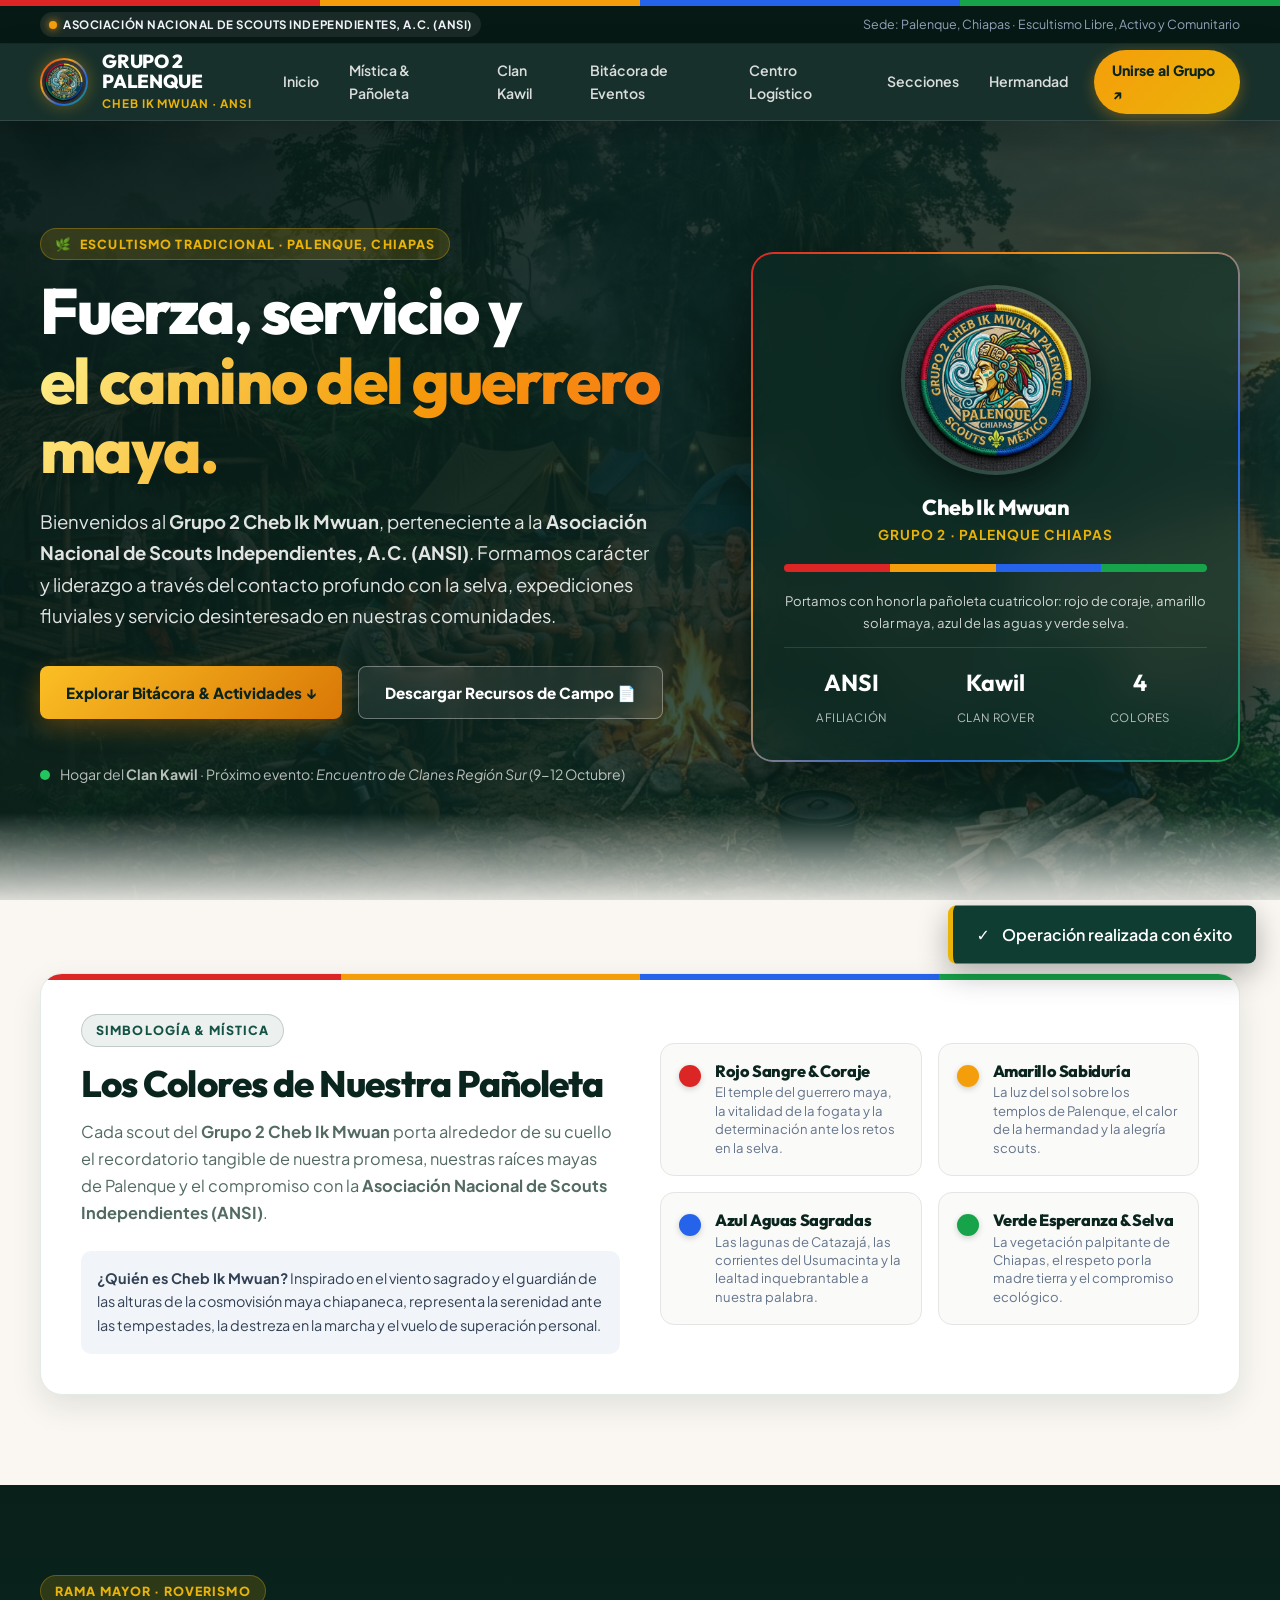
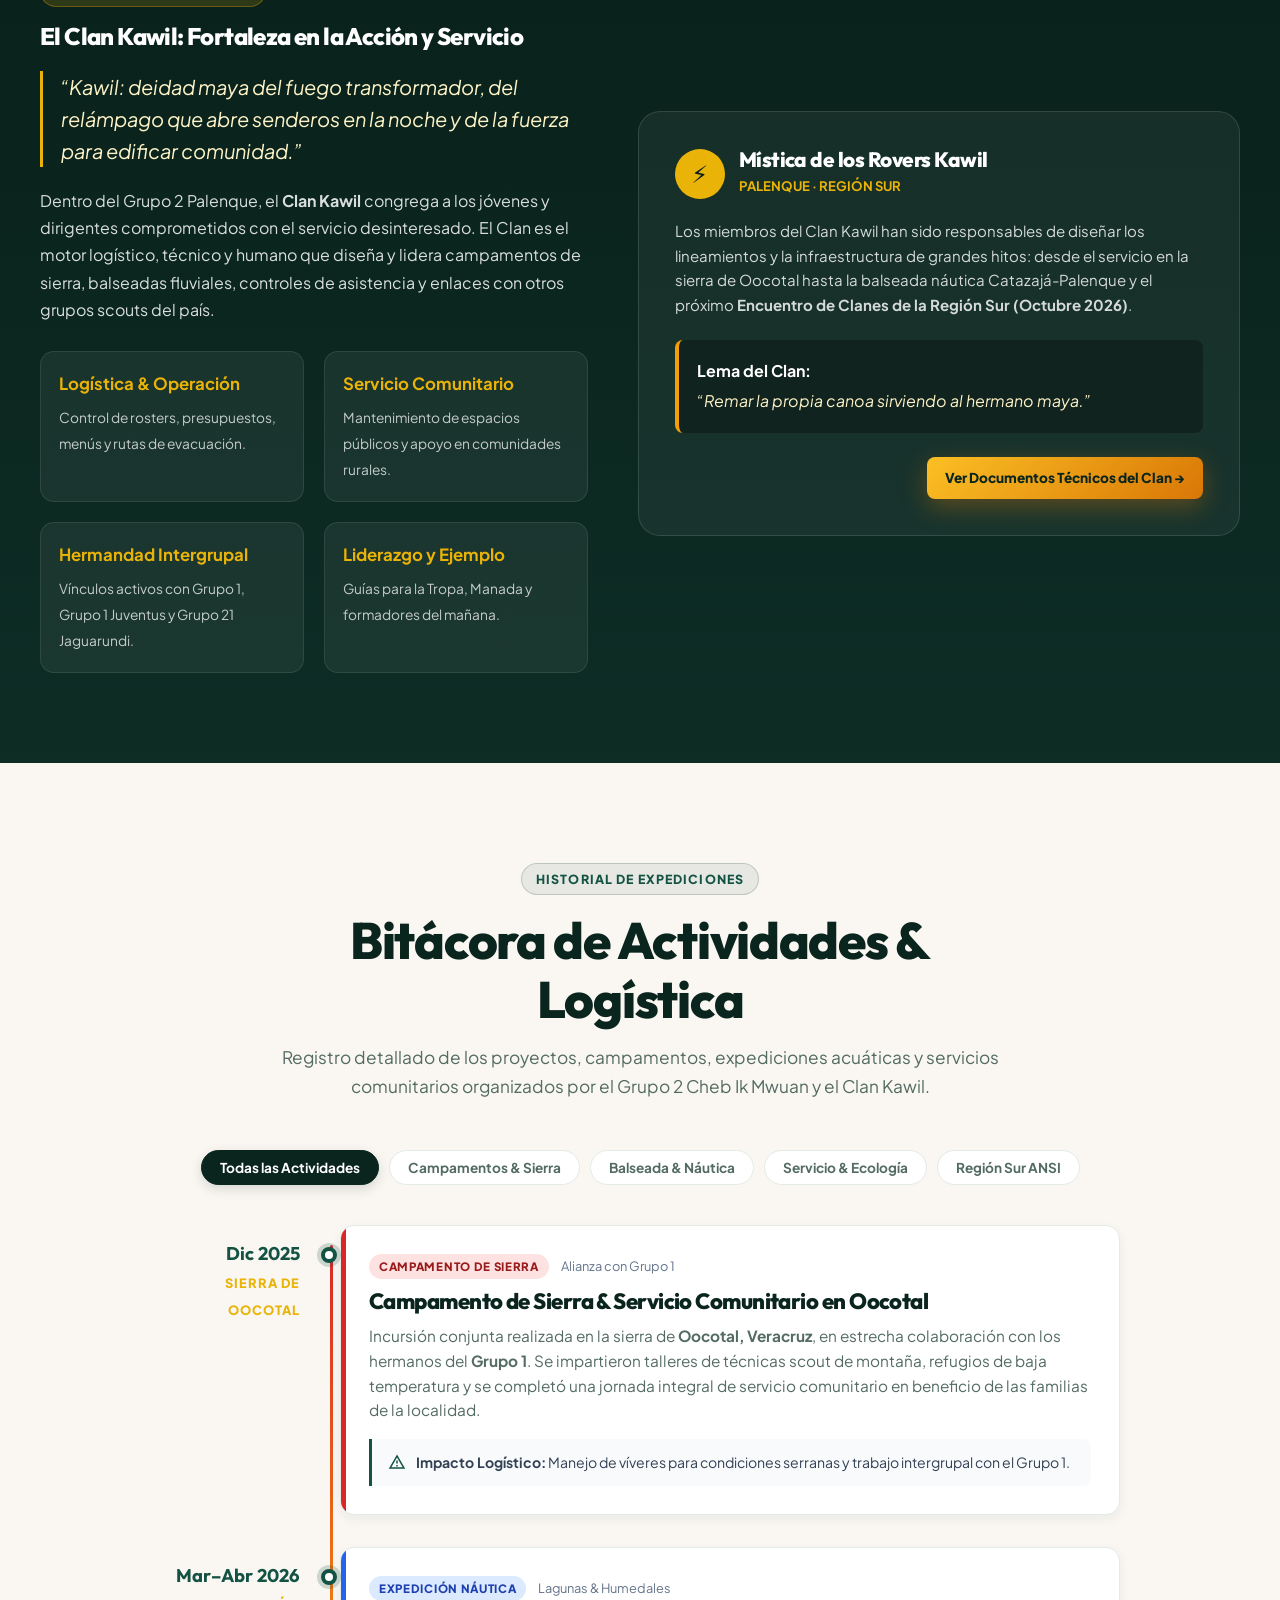
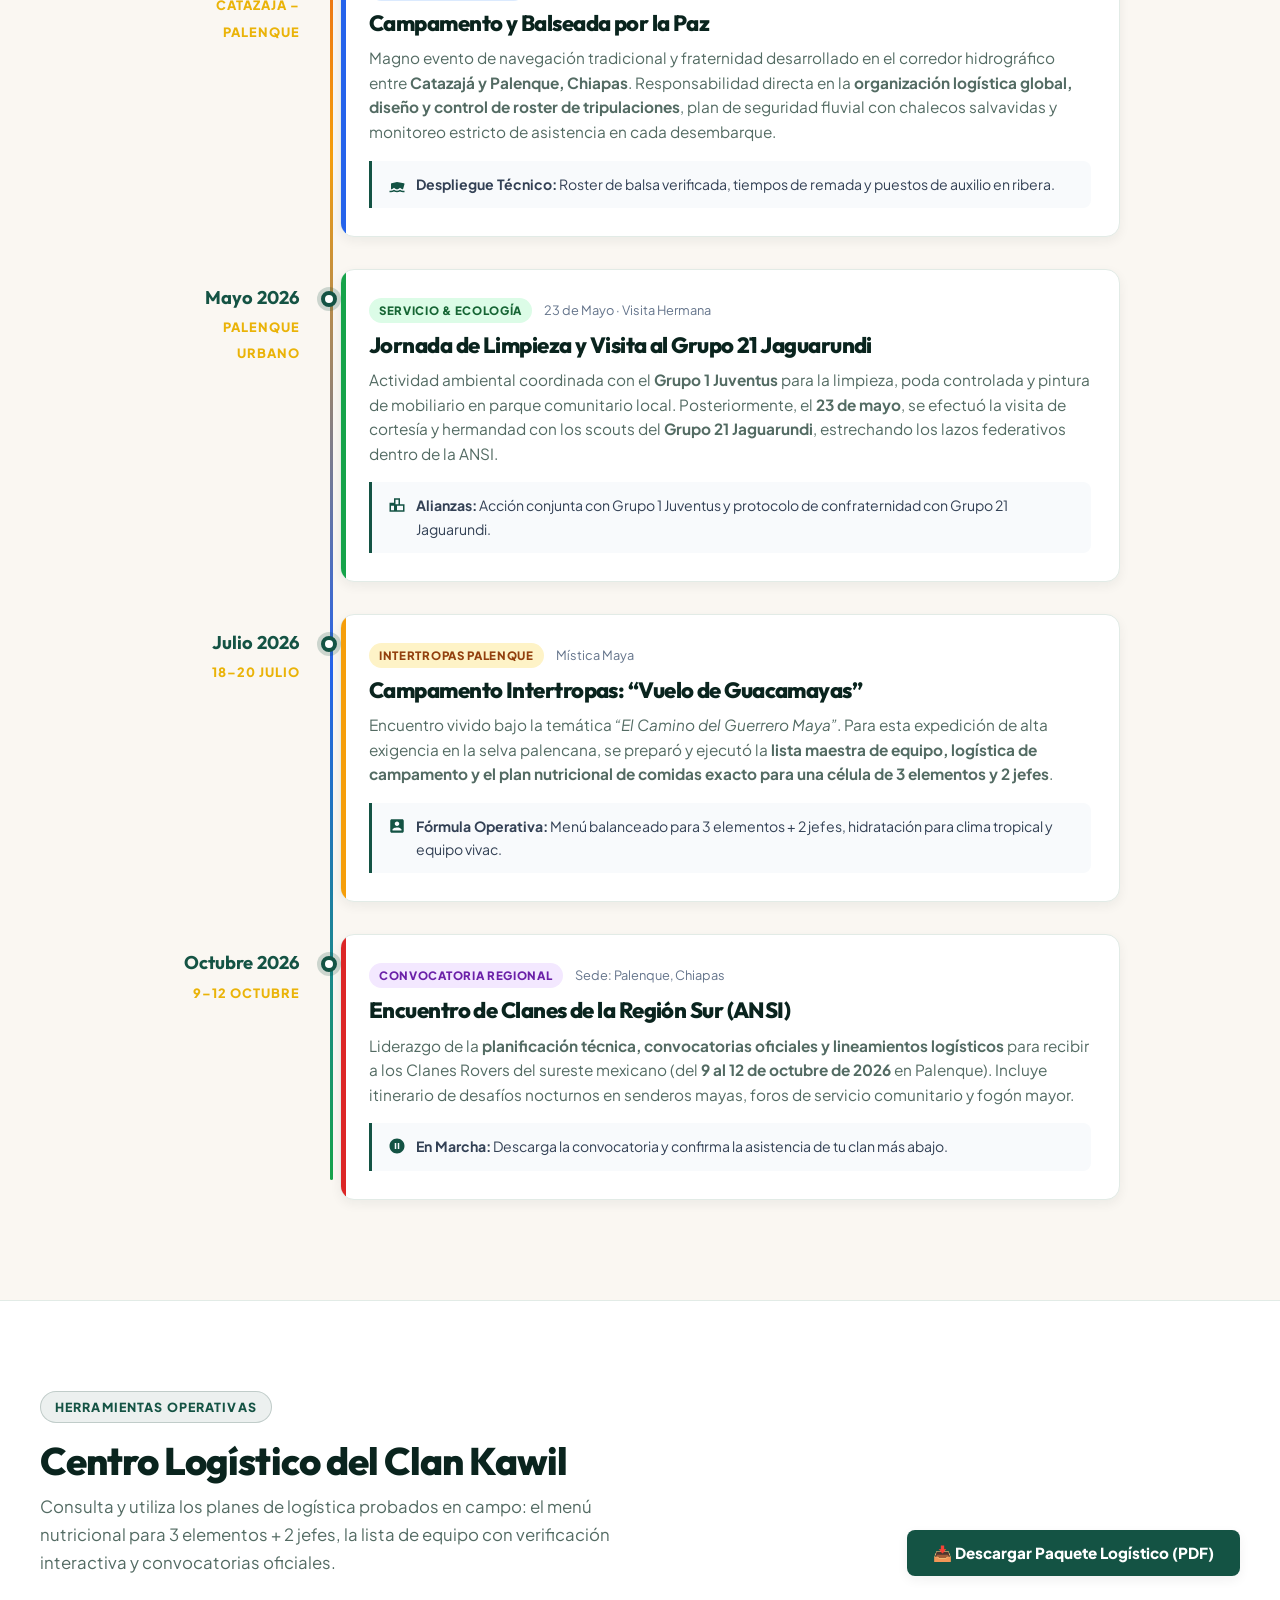
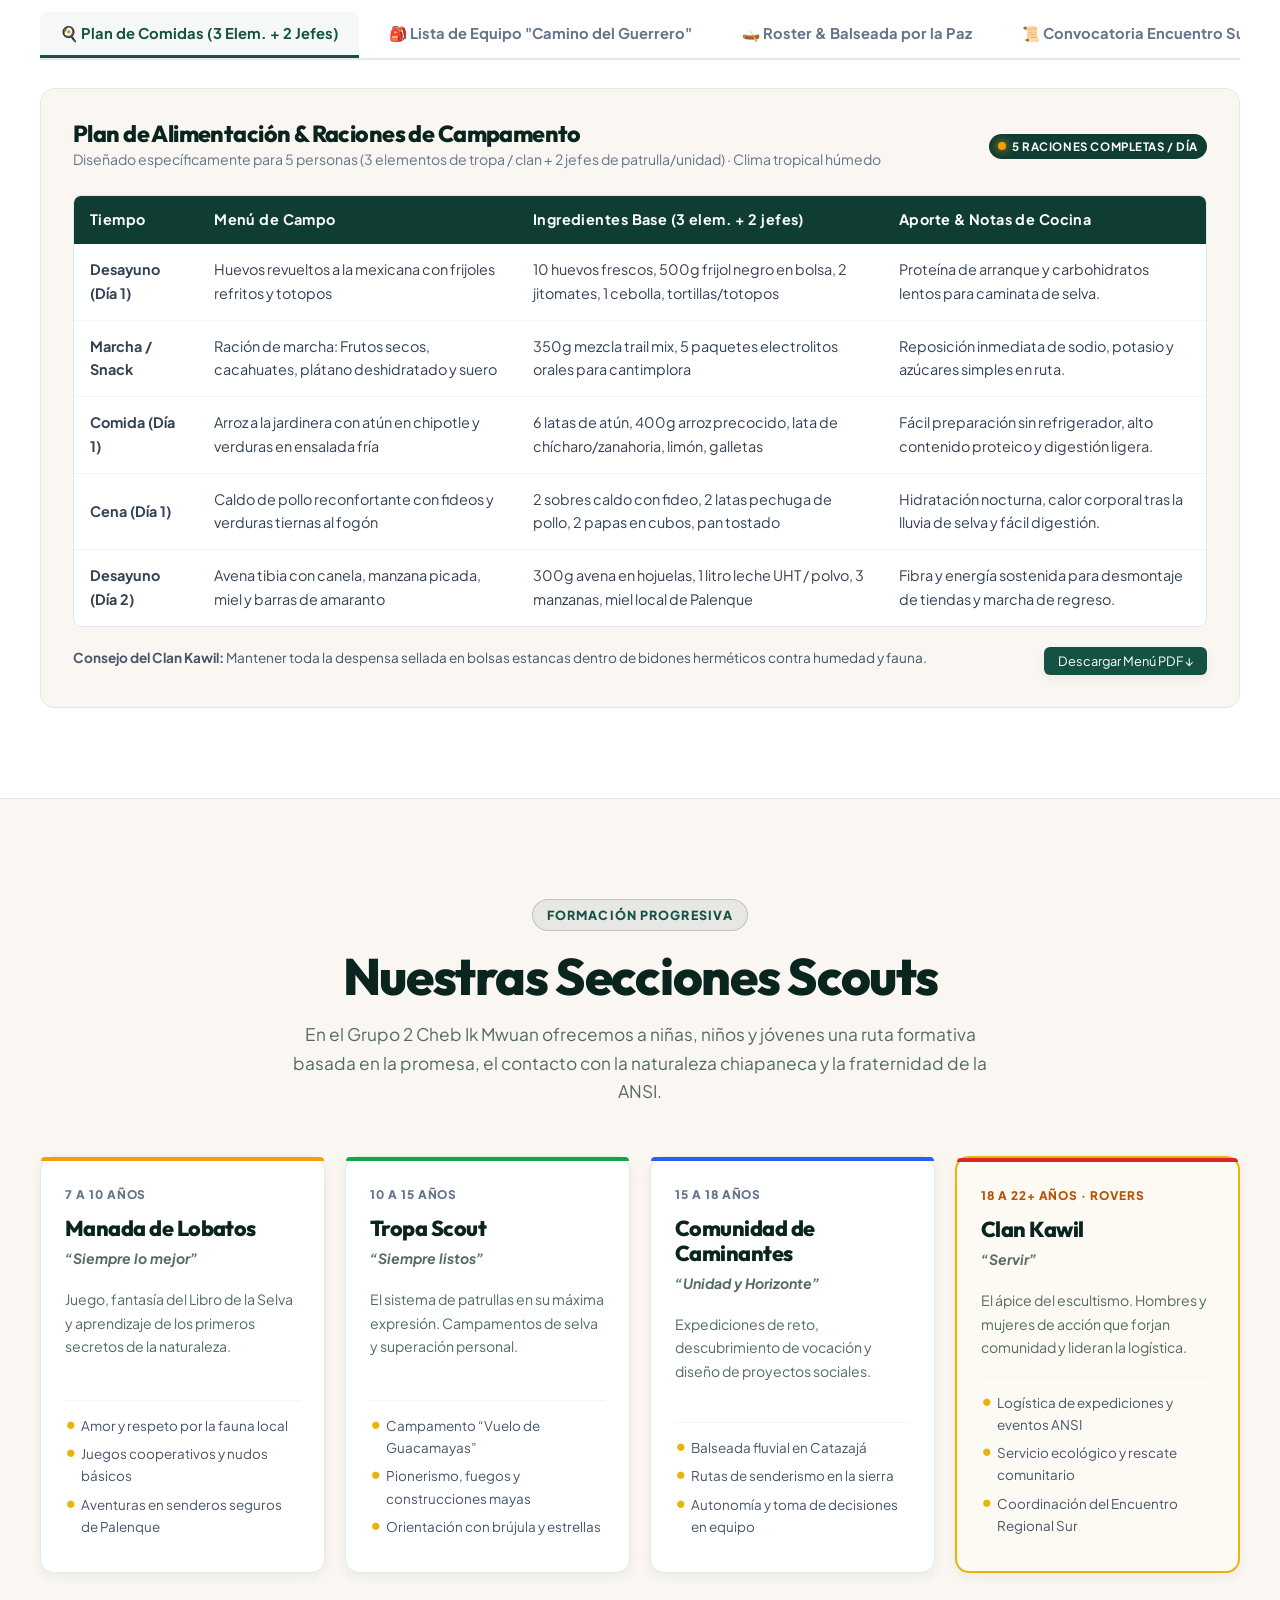
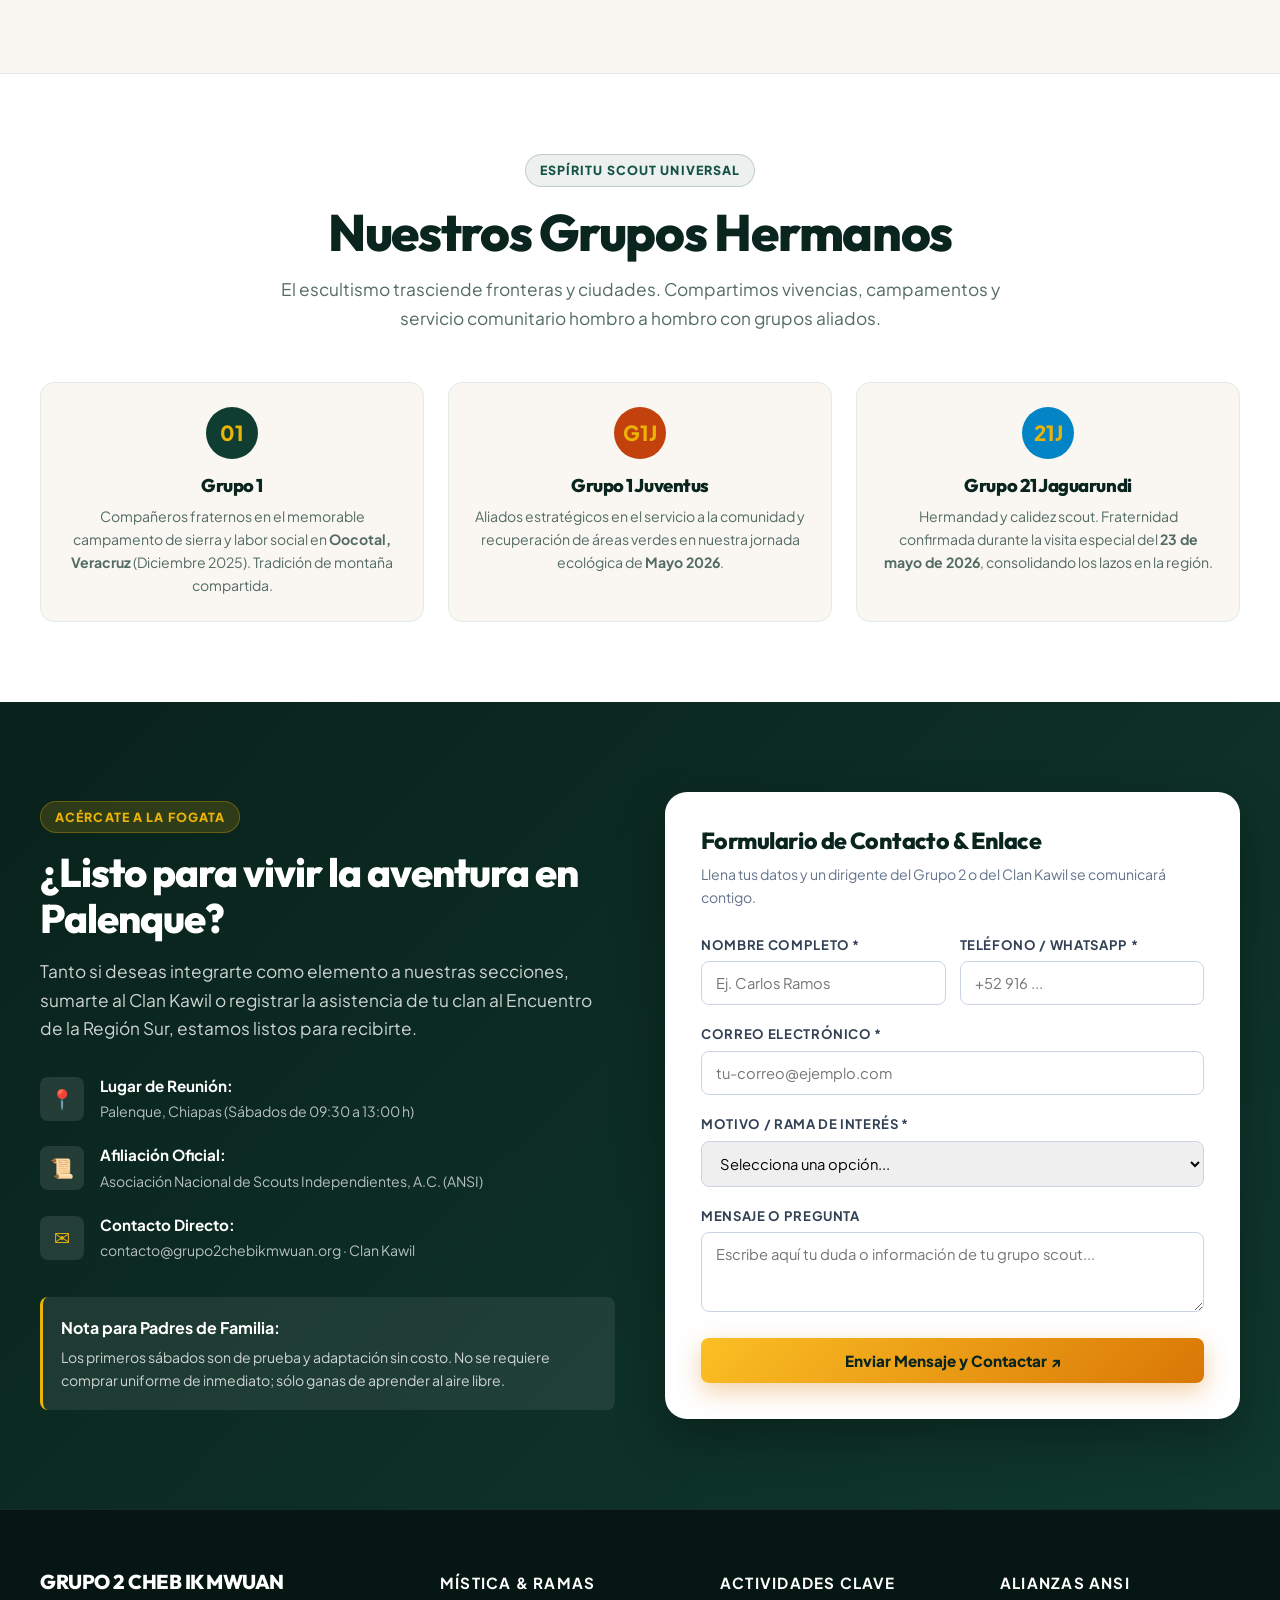
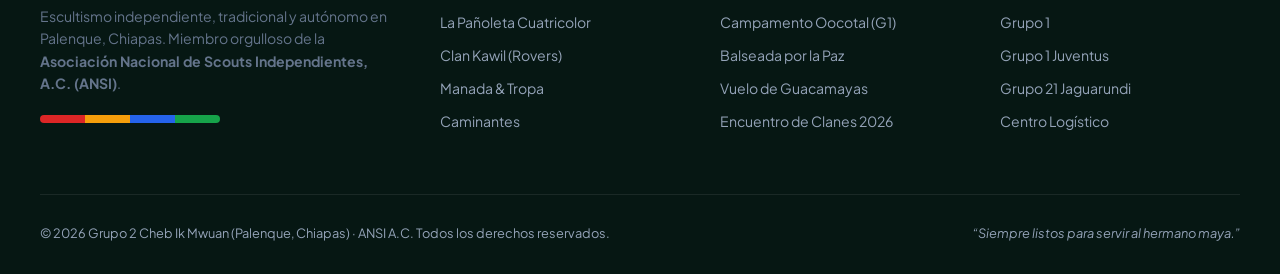
==== index.html @ ce66b412 "feat: Sitio oficial Grupo 2 Cheb Ik Mwuan Palenque (ANSI) con Clan Kawil, bitácora y logística" ====
<!doctype html>
<html lang="es">
<head>
  <meta charset="utf-8">
  <meta name="viewport" content="width=device-width, initial-scale=1">
  <title>Grupo 2 Cheb Ik Mwuan · Palenque | Scouts Independientes (ANSI)</title>
  <meta name="description" content="Sitio oficial del Grupo 2 Cheb Ik Mwuan (Grupo 2 Palenque), miembro de la Asociación Nacional de Scouts Independientes, A.C. (ANSI). Hogar del Clan Kawil, aventura, hermandad y servicio en la selva de Chiapas.">
  <meta name="robots" content="index, follow">
  <meta name="theme-color" content="#0d3027">
  
  <!-- Open Graph / Meta -->
  <meta property="og:type" content="website">
  <meta property="og:locale" content="es_MX">
  <meta property="og:title" content="Grupo 2 Cheb Ik Mwuan · Palenque | ANSI Scouts">
  <meta property="og:description" content="Escultismo tradicional e independiente en Palenque, Chiapas. Bitácora de actividades, logística del Clan Kawil, expediciones de balseada y servicio comunitario.">
  <meta property="og:image" content="assets/chebikmwuan_emblem.jpg">
  
  <!-- Google Fonts -->
  <link rel="preconnect" href="https://fonts.googleapis.com">
  <link rel="preconnect" href="https://fonts.gstatic.com" crossorigin>
  <link href="https://fonts.googleapis.com/css2?family=Outfit:wght@400;500;600;700;800;900&family=Plus+Jakarta+Sans:wght@400;500;600;700&display=swap" rel="stylesheet">

  <style>
    :root {
      /* Paleta Simbólica Pañoleta Grupo 2 */
      --scout-red: #dc2626;
      --scout-yellow: #f59e0b;
      --scout-blue: #2563eb;
      --scout-green: #16a34a;
      
      /* Identidad Palenque & Selva Maya */
      --maya-dark: #0a241e;
      --maya-jungle: #0f3d32;
      --maya-emerald: #145344;
      --maya-gold: #eab308;
      --maya-gold-glow: rgba(234, 179, 8, 0.25);
      --maya-sand: #fef3c7;
      --maya-terracotta: #c2410c;
      
      /* Fondos y Neutros Premium */
      --bg-cream: #faf7f2;
      --bg-white: #ffffff;
      --bg-card: #ffffff;
      --text-main: #13221e;
      --text-muted: #536b63;
      --text-light: #ecfdf5;
      --border-subtle: #e2ebe6;
      --border-active: #cbdcd3;
      
      --shadow-sm: 0 4px 12px rgba(10, 36, 30, 0.06);
      --shadow-md: 0 12px 30px rgba(10, 36, 30, 0.10);
      --shadow-lg: 0 22px 50px rgba(10, 36, 30, 0.16);
      --shadow-color: 0 16px 40px rgba(15, 61, 50, 0.28);
      
      --radius-sm: 8px;
      --radius-md: 14px;
      --radius-lg: 22px;
      --radius-full: 9999px;
    }

    * { box-sizing: border-box; margin: 0; padding: 0; }
    html { scroll-behavior: smooth; font-size: 16px; }
    body {
      background-color: var(--bg-cream);
      color: var(--text-main);
      font-family: 'Plus Jakarta Sans', system-ui, -apple-system, sans-serif;
      line-height: 1.65;
      overflow-x: hidden;
      -webkit-font-smoothing: antialiased;
    }

    h1, h2, h3, h4, .font-heading {
      font-family: 'Outfit', sans-serif;
      font-weight: 800;
      line-height: 1.15;
      color: var(--maya-dark);
      letter-spacing: -0.025em;
    }

    a { color: inherit; text-decoration: none; transition: all 0.2s ease; }
    button { font-family: inherit; cursor: pointer; border: none; background: none; }
    img { max-width: 100%; height: auto; display: block; }

    .container {
      width: min(1200px, calc(100% - 44px));
      margin-inline: auto;
    }

    /* Franja de la Pañoleta (Rojo, Amarillo, Azul, Verde) */
    .panoleta-ribbon {
      height: 6px;
      width: 100%;
      display: grid;
      grid-template-columns: 1fr 1fr 1fr 1fr;
      position: sticky;
      top: 0;
      z-index: 100;
    }
    .panoleta-ribbon .color-red { background: var(--scout-red); }
    .panoleta-ribbon .color-yellow { background: var(--scout-yellow); }
    .panoleta-ribbon .color-blue { background: var(--scout-blue); }
    .panoleta-ribbon .color-green { background: var(--scout-green); }

    /* Barra Superior Informativa */
    .top-bar {
      background: #071915;
      color: #94a3b8;
      font-size: 0.78rem;
      padding: 6px 0;
      border-bottom: 1px solid rgba(255,255,255,0.07);
    }
    .top-bar-inner {
      display: flex;
      justify-content: space-between;
      align-items: center;
      flex-wrap: wrap;
      gap: 12px;
    }
    .badge-ansi {
      display: inline-flex;
      align-items: center;
      gap: 6px;
      color: #f1f5f9;
      font-weight: 700;
      letter-spacing: 0.05em;
      text-transform: uppercase;
      font-size: 0.72rem;
      background: rgba(255,255,255,0.08);
      padding: 3px 9px;
      border-radius: var(--radius-full);
    }
    .badge-ansi::before {
      content: "";
      width: 8px;
      height: 8px;
      border-radius: 50%;
      background: var(--scout-yellow);
      display: inline-block;
      box-shadow: 0 0 8px var(--scout-yellow);
    }

    /* Header y Navegación */
    .site-header {
      position: sticky;
      top: 6px;
      z-index: 90;
      background: rgba(10, 36, 30, 0.94);
      backdrop-filter: blur(14px);
      border-bottom: 1px solid rgba(255, 255, 255, 0.12);
      box-shadow: 0 10px 30px rgba(0,0,0,0.18);
    }
    .nav-wrap {
      display: flex;
      align-items: center;
      justify-content: space-between;
      min-height: 76px;
    }
    .brand {
      display: flex;
      align-items: center;
      gap: 14px;
    }
    .brand-logo-wrap {
      position: relative;
      width: 48px;
      height: 48px;
      border-radius: 50%;
      padding: 2px;
      background: linear-gradient(135deg, var(--scout-red), var(--scout-yellow), var(--scout-blue), var(--scout-green));
      box-shadow: 0 0 16px rgba(234, 179, 8, 0.35);
      flex-shrink: 0;
    }
    .brand-logo-wrap img {
      width: 100%;
      height: 100%;
      border-radius: 50%;
      object-fit: cover;
      background: var(--maya-dark);
    }
    .brand-text h1 {
      font-size: 1.18rem;
      color: #ffffff;
      line-height: 1.1;
      margin-bottom: 2px;
      letter-spacing: -0.01em;
    }
    .brand-text span {
      display: block;
      font-size: 0.73rem;
      font-weight: 700;
      color: var(--maya-gold);
      letter-spacing: 0.08em;
      text-transform: uppercase;
    }

    .nav-links {
      display: flex;
      align-items: center;
      gap: 22px;
    }
    .nav-links a {
      color: rgba(255, 255, 255, 0.84);
      font-weight: 600;
      font-size: 0.88rem;
      padding: 6px 4px;
      position: relative;
    }
    .nav-links a:hover, .nav-links a.active {
      color: #ffffff;
    }
    .nav-links a::after {
      content: "";
      position: absolute;
      bottom: 0;
      left: 0;
      width: 0;
      height: 2px;
      background: var(--scout-yellow);
      transition: width 0.25s ease;
    }
    .nav-links a:hover::after {
      width: 100%;
    }

    .nav-cta {
      display: inline-flex;
      align-items: center;
      gap: 8px;
      background: linear-gradient(135deg, #f59e0b, #eab308);
      color: var(--maya-dark) !important;
      padding: 9px 18px !important;
      border-radius: var(--radius-full);
      font-weight: 800 !important;
      box-shadow: 0 4px 14px rgba(245, 158, 11, 0.35);
      transition: transform 0.2s, box-shadow 0.2s;
    }
    .nav-cta:hover {
      transform: translateY(-2px);
      box-shadow: 0 6px 20px rgba(245, 158, 11, 0.5);
    }
    .nav-cta::after { display: none !important; }

    .menu-toggle {
      display: none;
      color: #ffffff;
      font-size: 1.7rem;
      padding: 6px;
    }

    /* Botones reutilizables */
    .btn {
      display: inline-flex;
      align-items: center;
      justify-content: center;
      gap: 10px;
      padding: 13px 26px;
      border-radius: var(--radius-sm);
      font-weight: 800;
      font-size: 0.95rem;
      cursor: pointer;
      transition: all 0.25s cubic-bezier(0.16, 1, 0.3, 1);
    }
    .btn:hover {
      transform: translateY(-2px);
    }
    .btn-gold {
      background: linear-gradient(135deg, #fbbf24, #d97706);
      color: var(--maya-dark);
      box-shadow: 0 8px 24px rgba(217, 119, 6, 0.35);
    }
    .btn-gold:hover {
      box-shadow: 0 12px 30px rgba(217, 119, 6, 0.5);
      background: linear-gradient(135deg, #fcd34d, #b45309);
    }
    .btn-outline {
      background: rgba(255, 255, 255, 0.08);
      border: 1px solid rgba(255, 255, 255, 0.35);
      color: #ffffff;
      backdrop-filter: blur(8px);
    }
    .btn-outline:hover {
      background: rgba(255, 255, 255, 0.18);
      border-color: #ffffff;
    }
    .btn-emerald {
      background: var(--maya-emerald);
      color: #ffffff;
      box-shadow: var(--shadow-sm);
    }
    .btn-emerald:hover {
      background: #0f3d32;
    }

    /* Eyebrow badge */
    .eyebrow-tag {
      display: inline-flex;
      align-items: center;
      gap: 8px;
      padding: 5px 14px;
      border-radius: var(--radius-full);
      font-size: 0.78rem;
      font-weight: 800;
      letter-spacing: 0.09em;
      text-transform: uppercase;
      margin-bottom: 16px;
      background: rgba(234, 179, 8, 0.16);
      color: var(--maya-gold);
      border: 1px solid rgba(234, 179, 8, 0.3);
    }
    .eyebrow-tag.tag-light {
      background: rgba(15, 61, 50, 0.08);
      color: var(--maya-emerald);
      border-color: rgba(15, 61, 50, 0.2);
    }

    /* HERO SECTION */
    .hero {
      position: relative;
      min-height: 88vh;
      display: flex;
      align-items: center;
      background-color: var(--maya-dark);
      background-image: 
        linear-gradient(135deg, rgba(7, 25, 21, 0.94) 0%, rgba(10, 36, 30, 0.86) 50%, rgba(15, 61, 50, 0.65) 100%),
        url("assets/palenque_scout_camp.jpg");
      background-size: cover;
      background-position: center;
      background-attachment: fixed;
      color: #ffffff;
      padding: 90px 0 110px;
      overflow: hidden;
    }
    .hero::after {
      content: "";
      position: absolute;
      bottom: 0;
      left: 0;
      right: 0;
      height: 100px;
      background: linear-gradient(to top, var(--bg-cream), transparent);
      pointer-events: none;
    }

    .hero-grid {
      display: grid;
      grid-template-columns: 1.15fr 0.85fr;
      gap: 50px;
      align-items: center;
      position: relative;
      z-index: 2;
    }
    .hero-content h1 {
      font-size: clamp(2.6rem, 5vw, 4.3rem);
      color: #ffffff;
      line-height: 1.08;
      margin-bottom: 22px;
      letter-spacing: -0.03em;
    }
    .hero-content h1 span.gradient-text {
      background: linear-gradient(120deg, #fef08a, #f59e0b, #f97316);
      -webkit-background-clip: text;
      -webkit-text-fill-color: transparent;
      display: inline-block;
    }
    .hero-lead {
      font-size: 1.16rem;
      color: rgba(255, 255, 255, 0.88);
      max-width: 620px;
      margin-bottom: 34px;
      line-height: 1.7;
    }
    .hero-buttons {
      display: flex;
      flex-wrap: wrap;
      gap: 16px;
      margin-bottom: 44px;
    }

    /* Card Insignia Hero */
    .hero-card-emblem {
      background: rgba(15, 45, 38, 0.65);
      backdrop-filter: blur(20px);
      border: 1px solid rgba(255, 255, 255, 0.16);
      border-radius: var(--radius-lg);
      padding: 32px;
      box-shadow: 0 25px 60px rgba(0,0,0,0.4);
      text-align: center;
      position: relative;
    }
    .hero-card-emblem::before {
      content: "";
      position: absolute;
      inset: -1px;
      border-radius: var(--radius-lg);
      padding: 2px;
      background: linear-gradient(135deg, var(--scout-red), var(--scout-yellow), var(--scout-blue), var(--scout-green));
      -webkit-mask: linear-gradient(#fff 0 0) content-box, linear-gradient(#fff 0 0);
      -webkit-mask-composite: xor;
      mask-composite: exclude;
      pointer-events: none;
    }
    .hero-emblem-img {
      width: 190px;
      height: 190px;
      margin: 0 auto 20px;
      border-radius: 50%;
      box-shadow: 0 12px 35px rgba(0,0,0,0.5);
      border: 4px solid rgba(255, 255, 255, 0.15);
      transition: transform 0.4s ease;
    }
    .hero-emblem-img:hover {
      transform: scale(1.04) rotate(2deg);
    }
    .hero-card-emblem h3 {
      color: #ffffff;
      font-size: 1.35rem;
      margin-bottom: 4px;
    }
    .hero-card-emblem p.sub {
      color: var(--maya-gold);
      font-size: 0.85rem;
      font-weight: 700;
      letter-spacing: 0.08em;
      text-transform: uppercase;
      margin-bottom: 18px;
    }
    .panoleta-strip-mini {
      display: flex;
      height: 8px;
      border-radius: var(--radius-full);
      overflow: hidden;
      margin-bottom: 18px;
    }
    .panoleta-strip-mini span { flex: 1; height: 100%; }
    .strip-red { background: var(--scout-red); }
    .strip-yellow { background: var(--scout-yellow); }
    .strip-blue { background: var(--scout-blue); }
    .strip-green { background: var(--scout-green); }

    .emblem-stats {
      display: grid;
      grid-template-columns: repeat(3, 1fr);
      gap: 10px;
      padding-top: 16px;
      border-top: 1px solid rgba(255,255,255,0.12);
    }
    .emblem-stat strong {
      display: block;
      font-size: 1.45rem;
      color: #ffffff;
      font-family: 'Outfit', sans-serif;
    }
    .emblem-stat span {
      font-size: 0.72rem;
      color: rgba(255, 255, 255, 0.7);
      text-transform: uppercase;
      letter-spacing: 0.05em;
    }

    /* SECCIÓN DE LA PAÑOLETA & IDENTIDAD */
    .section-panoleta {
      padding: 60px 0 90px;
      position: relative;
    }
    .panoleta-banner-box {
      background: #ffffff;
      border: 1px solid var(--border-subtle);
      border-radius: var(--radius-lg);
      padding: 40px;
      box-shadow: var(--shadow-md);
      position: relative;
      overflow: hidden;
    }
    .panoleta-banner-box::before {
      content: "";
      position: absolute;
      top: 0;
      left: 0;
      right: 0;
      height: 6px;
      background: linear-gradient(90deg, var(--scout-red) 25%, var(--scout-yellow) 25% 50%, var(--scout-blue) 50% 75%, var(--scout-green) 75%);
    }
    .panoleta-grid {
      display: grid;
      grid-template-columns: 1fr 1fr;
      gap: 40px;
      align-items: center;
    }
    .panoleta-text h2 {
      font-size: 2.3rem;
      margin-bottom: 14px;
      color: var(--maya-dark);
    }
    .panoleta-text p {
      color: var(--text-muted);
      margin-bottom: 24px;
      font-size: 1.02rem;
    }
    .colors-showcase {
      display: grid;
      grid-template-columns: 1fr 1fr;
      gap: 16px;
    }
    .color-card {
      padding: 18px;
      border-radius: var(--radius-md);
      background: #fafaf9;
      border: 1px solid #e7e5e4;
      display: flex;
      align-items: flex-start;
      gap: 14px;
      transition: transform 0.2s, box-shadow 0.2s;
    }
    .color-card:hover {
      transform: translateY(-3px);
      box-shadow: var(--shadow-sm);
    }
    .color-pill {
      width: 22px;
      height: 22px;
      border-radius: 50%;
      flex-shrink: 0;
      margin-top: 3px;
      box-shadow: 0 2px 6px rgba(0,0,0,0.18);
    }
    .color-card h4 {
      font-size: 1.02rem;
      margin-bottom: 3px;
    }
    .color-card p {
      font-size: 0.82rem;
      color: #64748b;
      line-height: 1.4;
      margin: 0;
    }

    /* SECCIÓN CLAN KAWIL */
    .section-clan {
      padding: 90px 0;
      background: linear-gradient(180deg, #09201a 0%, #0d2d25 100%);
      color: #ffffff;
      position: relative;
    }
    .section-clan h2 {
      color: #ffffff;
    }
    .clan-grid {
      display: grid;
      grid-template-columns: 1fr 1.1fr;
      gap: 50px;
      align-items: center;
    }
    .clan-badge-display {
      background: rgba(255, 255, 255, 0.05);
      border: 1px solid rgba(255, 255, 255, 0.12);
      border-radius: var(--radius-lg);
      padding: 36px;
      position: relative;
    }
    .clan-quote {
      font-size: 1.25rem;
      font-style: italic;
      color: var(--maya-sand);
      margin: 20px 0;
      border-left: 3px solid var(--maya-gold);
      padding-left: 18px;
      line-height: 1.6;
    }
    .clan-features {
      display: grid;
      grid-template-columns: 1fr 1fr;
      gap: 20px;
      margin-top: 28px;
    }
    .clan-feat-item {
      background: rgba(255, 255, 255, 0.06);
      padding: 18px;
      border-radius: var(--radius-md);
      border: 1px solid rgba(255, 255, 255, 0.09);
    }
    .clan-feat-item strong {
      display: block;
      color: var(--maya-gold);
      font-size: 1.05rem;
      margin-bottom: 6px;
    }
    .clan-feat-item span {
      font-size: 0.86rem;
      color: rgba(255, 255, 255, 0.75);
    }

    /* BITÁCORA Y HISTORIAL DE EVENTOS */
    .section-history {
      padding: 100px 0;
      background: var(--bg-cream);
    }
    .section-header-center {
      text-align: center;
      max-width: 720px;
      margin: 0 auto 50px;
    }
    .section-header-center h2 {
      font-size: clamp(2.2rem, 4vw, 3.2rem);
      margin-bottom: 14px;
    }
    .section-header-center p {
      color: var(--text-muted);
      font-size: 1.08rem;
    }

    /* Filtros interactivos */
    .timeline-filters {
      display: flex;
      justify-content: center;
      flex-wrap: wrap;
      gap: 10px;
      margin-bottom: 40px;
    }
    .filter-btn {
      padding: 8px 18px;
      border-radius: var(--radius-full);
      font-size: 0.85rem;
      font-weight: 700;
      background: #ffffff;
      border: 1px solid var(--border-subtle);
      color: var(--text-muted);
      transition: all 0.2s ease;
    }
    .filter-btn:hover, .filter-btn.active {
      background: var(--maya-dark);
      color: #ffffff;
      border-color: var(--maya-dark);
      box-shadow: 0 4px 12px rgba(10, 36, 30, 0.15);
    }

    /* Timeline interactivo */
    .timeline-track {
      position: relative;
      max-width: 960px;
      margin: 0 auto;
      display: flex;
      flex-direction: column;
      gap: 32px;
    }
    .timeline-track::before {
      content: "";
      position: absolute;
      top: 20px;
      bottom: 20px;
      left: 170px;
      width: 3px;
      background: linear-gradient(to bottom, var(--scout-red), var(--scout-yellow), var(--scout-blue), var(--scout-green));
      border-radius: var(--radius-full);
    }
    .timeline-card {
      display: grid;
      grid-template-columns: 140px 1fr;
      gap: 40px;
      position: relative;
      transition: all 0.3s ease;
    }
    .timeline-date-badge {
      text-align: right;
      padding-top: 14px;
      position: relative;
    }
    .timeline-date-badge strong {
      display: block;
      font-size: 1.15rem;
      color: var(--maya-emerald);
      font-family: 'Outfit', sans-serif;
    }
    .timeline-date-badge span {
      font-size: 0.8rem;
      font-weight: 800;
      color: var(--maya-gold);
      text-transform: uppercase;
      letter-spacing: 0.08em;
    }
    .timeline-dot {
      position: absolute;
      right: -37px;
      top: 22px;
      width: 16px;
      height: 16px;
      border-radius: 50%;
      background: #ffffff;
      border: 4px solid var(--maya-emerald);
      box-shadow: 0 0 0 4px rgba(20, 83, 68, 0.2);
      z-index: 2;
    }

    .timeline-body {
      background: #ffffff;
      border: 1px solid var(--border-subtle);
      border-radius: var(--radius-md);
      padding: 28px;
      box-shadow: var(--shadow-sm);
      transition: transform 0.25s, box-shadow 0.25s, border-color 0.25s;
      position: relative;
      overflow: hidden;
    }
    .timeline-body:hover {
      transform: translateY(-4px);
      box-shadow: var(--shadow-md);
      border-color: var(--border-active);
    }
    .timeline-body-accent {
      position: absolute;
      top: 0;
      left: 0;
      bottom: 0;
      width: 5px;
    }
    .accent-red { background: var(--scout-red); }
    .accent-yellow { background: var(--scout-yellow); }
    .accent-blue { background: var(--scout-blue); }
    .accent-green { background: var(--scout-green); }

    .timeline-meta {
      display: flex;
      align-items: center;
      gap: 12px;
      margin-bottom: 10px;
      flex-wrap: wrap;
    }
    .event-type-pill {
      font-size: 0.72rem;
      font-weight: 800;
      text-transform: uppercase;
      padding: 3px 10px;
      border-radius: var(--radius-full);
      letter-spacing: 0.06em;
    }
    .pill-veracruz { background: #fee2e2; color: #991b1b; }
    .pill-catazaja { background: #dbeafe; color: #1e40af; }
    .pill-ecologia { background: #dcfce7; color: #166534; }
    .pill-guerrero { background: #fef3c7; color: #92400e; }
    .pill-sur { background: #f3e8ff; color: #6b21a8; }

    .timeline-body h3 {
      font-size: 1.38rem;
      margin-bottom: 10px;
      color: var(--maya-dark);
    }
    .timeline-body p {
      color: var(--text-muted);
      font-size: 0.96rem;
      line-height: 1.6;
      margin-bottom: 16px;
    }
    .timeline-highlight-box {
      background: #f8fafc;
      border-left: 3px solid var(--maya-emerald);
      padding: 12px 16px;
      border-radius: 0 var(--radius-sm) var(--radius-sm) 0;
      font-size: 0.88rem;
      color: #334155;
      display: flex;
      align-items: flex-start;
      gap: 10px;
    }
    .timeline-highlight-box svg {
      width: 18px;
      height: 18px;
      flex-shrink: 0;
      margin-top: 2px;
      fill: var(--maya-emerald);
    }

    /* CENTRO LOGÍSTICO Y OPERATIVO INTERACTIVO */
    .section-logistics-hub {
      padding: 90px 0;
      background: #ffffff;
      border-top: 1px solid var(--border-subtle);
      border-bottom: 1px solid var(--border-subtle);
    }
    .logistics-header {
      display: flex;
      justify-content: space-between;
      align-items: flex-end;
      gap: 30px;
      margin-bottom: 36px;
      flex-wrap: wrap;
    }
    .logistics-header-info { max-width: 600px; }
    .logistics-header-info h2 { font-size: 2.4rem; margin-bottom: 10px; }
    
    /* Pestañas logísticas */
    .hub-tabs {
      display: flex;
      gap: 10px;
      border-bottom: 2px solid #e2e8f0;
      margin-bottom: 28px;
      overflow-x: auto;
      padding-bottom: 2px;
    }
    .hub-tab-btn {
      padding: 12px 20px;
      font-weight: 700;
      font-size: 0.92rem;
      color: #64748b;
      border-bottom: 3px solid transparent;
      margin-bottom: -2px;
      white-space: nowrap;
      transition: all 0.2s;
    }
    .hub-tab-btn.active {
      color: var(--maya-emerald);
      border-bottom-color: var(--maya-emerald);
      background: rgba(20, 83, 68, 0.04);
      border-radius: var(--radius-sm) var(--radius-sm) 0 0;
    }

    .hub-panel {
      display: none;
      animation: fadeIn 0.3s ease forwards;
    }
    .hub-panel.active { display: block; }
    @keyframes fadeIn {
      from { opacity: 0; transform: translateY(8px); }
      to { opacity: 1; transform: translateY(0); }
    }

    .hub-card {
      background: var(--bg-cream);
      border: 1px solid var(--border-subtle);
      border-radius: var(--radius-md);
      padding: 32px;
    }
    .hub-card-header {
      display: flex;
      justify-content: space-between;
      align-items: center;
      margin-bottom: 24px;
      flex-wrap: wrap;
      gap: 16px;
    }
    .hub-card-header h3 { font-size: 1.45rem; }

    /* Menú / Plan de Comidas Table */
    .menu-table-wrap {
      overflow-x: auto;
      background: #ffffff;
      border-radius: var(--radius-sm);
      border: 1px solid #e2e8f0;
      margin-bottom: 20px;
    }
    .scout-table {
      width: 100%;
      border-collapse: collapse;
      text-align: left;
      font-size: 0.9rem;
    }
    .scout-table th {
      background: #0f3d32;
      color: #ffffff;
      padding: 12px 16px;
      font-weight: 700;
      letter-spacing: 0.03em;
    }
    .scout-table td {
      padding: 14px 16px;
      border-bottom: 1px solid #f1f5f9;
      color: #334155;
    }
    .scout-table tr:last-child td { border-bottom: none; }
    .scout-table tr:hover td { background: #f8fafc; }

    /* Checklist de Equipo Interactivo */
    .checklist-grid {
      display: grid;
      grid-template-columns: repeat(auto-fit, minmax(280px, 1fr));
      gap: 20px;
    }
    .checklist-col {
      background: #ffffff;
      padding: 22px;
      border-radius: var(--radius-sm);
      border: 1px solid #e2e8f0;
    }
    .checklist-col h4 {
      font-size: 1.05rem;
      margin-bottom: 14px;
      color: var(--maya-emerald);
      border-bottom: 2px solid #f1f5f9;
      padding-bottom: 8px;
    }
    .check-item {
      display: flex;
      align-items: center;
      gap: 10px;
      margin-bottom: 10px;
      font-size: 0.9rem;
      color: #334155;
      cursor: pointer;
      user-select: none;
    }
    .check-item input[type="checkbox"] {
      width: 18px;
      height: 18px;
      accent-color: var(--maya-emerald);
      cursor: pointer;
    }
    .check-item.completed {
      text-decoration: line-through;
      color: #94a3b8;
    }

    /* RAMAS / SECCIONES DEL GRUPO */
    .section-branches {
      padding: 100px 0;
      background: var(--bg-cream);
    }
    .branches-grid {
      display: grid;
      grid-template-columns: repeat(4, 1fr);
      gap: 20px;
    }
    .branch-card {
      background: #ffffff;
      border: 1px solid var(--border-subtle);
      border-radius: var(--radius-md);
      padding: 28px 24px;
      display: flex;
      flex-direction: column;
      box-shadow: var(--shadow-sm);
      transition: all 0.3s ease;
      position: relative;
    }
    .branch-card:hover {
      transform: translateY(-8px);
      box-shadow: var(--shadow-md);
    }
    .branch-card-header-bar {
      height: 4px;
      position: absolute;
      top: 0;
      left: 0;
      right: 0;
      border-radius: var(--radius-md) var(--radius-md) 0 0;
    }
    .bar-yellow { background: var(--scout-yellow); }
    .bar-green { background: var(--scout-green); }
    .bar-blue { background: var(--scout-blue); }
    .bar-red { background: var(--scout-red); }

    .branch-age-tag {
      font-size: 0.74rem;
      font-weight: 800;
      text-transform: uppercase;
      letter-spacing: 0.08em;
      color: #64748b;
      margin-bottom: 12px;
    }
    .branch-card h3 {
      font-size: 1.35rem;
      margin-bottom: 6px;
      color: var(--maya-dark);
    }
    .branch-motto {
      font-size: 0.88rem;
      font-style: italic;
      color: var(--maya-emerald);
      font-weight: 700;
      margin-bottom: 16px;
    }
    .branch-card p {
      font-size: 0.88rem;
      color: var(--text-muted);
      margin-bottom: 18px;
    }
    .branch-card ul {
      list-style: none;
      margin-top: auto;
      padding-top: 14px;
      border-top: 1px solid #f1f5f9;
      font-size: 0.84rem;
      color: #475569;
    }
    .branch-card li {
      margin-bottom: 6px;
      position: relative;
      padding-left: 16px;
    }
    .branch-card li::before {
      content: "•";
      color: var(--maya-gold);
      position: absolute;
      left: 0;
      font-weight: bold;
      font-size: 1.1rem;
      line-height: 1;
    }

    /* RED DE HERMANDAD Y GRUPOS ALIADOS */
    .section-allies {
      padding: 80px 0;
      background: #ffffff;
      border-top: 1px solid var(--border-subtle);
    }
    .allies-grid {
      display: grid;
      grid-template-columns: repeat(3, 1fr);
      gap: 24px;
      margin-top: 36px;
    }
    .ally-card {
      background: var(--bg-cream);
      border: 1px solid var(--border-subtle);
      border-radius: var(--radius-md);
      padding: 24px;
      text-align: center;
      transition: transform 0.2s;
    }
    .ally-card:hover {
      transform: translateY(-4px);
    }
    .ally-icon {
      width: 52px;
      height: 52px;
      border-radius: 50%;
      background: #0f3d32;
      color: var(--maya-gold);
      display: grid;
      place-items: center;
      margin: 0 auto 16px;
      font-size: 1.3rem;
      font-weight: 800;
    }
    .ally-card h4 {
      font-size: 1.15rem;
      margin-bottom: 8px;
    }
    .ally-card p {
      font-size: 0.88rem;
      color: var(--text-muted);
    }

    /* UBICACIÓN & CONTACTO */
    .section-contact {
      padding: 90px 0;
      background: linear-gradient(135deg, #09221b 0%, #0f382e 100%);
      color: #ffffff;
      position: relative;
    }
    .contact-grid {
      display: grid;
      grid-template-columns: 1fr 1fr;
      gap: 50px;
      align-items: center;
    }
    .contact-info h2 {
      color: #ffffff;
      font-size: 2.5rem;
      margin-bottom: 16px;
    }
    .contact-info p.lead {
      color: rgba(255, 255, 255, 0.8);
      font-size: 1.08rem;
      margin-bottom: 30px;
    }
    .contact-details-list {
      display: flex;
      flex-direction: column;
      gap: 18px;
      margin-bottom: 34px;
    }
    .contact-detail-item {
      display: flex;
      align-items: center;
      gap: 16px;
    }
    .contact-icon-box {
      width: 44px;
      height: 44px;
      border-radius: var(--radius-sm);
      background: rgba(255, 255, 255, 0.1);
      color: var(--maya-gold);
      display: grid;
      place-items: center;
      font-size: 1.2rem;
      flex-shrink: 0;
    }
    .contact-detail-item strong {
      display: block;
      color: #ffffff;
      font-size: 0.95rem;
    }
    .contact-detail-item span {
      color: rgba(255, 255, 255, 0.7);
      font-size: 0.88rem;
    }

    /* Formulario de Registro / Contacto */
    .contact-form-box {
      background: #ffffff;
      color: var(--text-main);
      border-radius: var(--radius-lg);
      padding: 36px;
      box-shadow: 0 20px 50px rgba(0,0,0,0.3);
    }
    .contact-form-box h3 {
      font-size: 1.45rem;
      margin-bottom: 8px;
    }
    .contact-form-box p {
      font-size: 0.88rem;
      color: #64748b;
      margin-bottom: 24px;
    }
    .form-group {
      margin-bottom: 18px;
    }
    .form-group label {
      display: block;
      font-size: 0.82rem;
      font-weight: 700;
      color: #334155;
      text-transform: uppercase;
      letter-spacing: 0.05em;
      margin-bottom: 6px;
    }
    .form-control {
      width: 100%;
      padding: 12px 14px;
      border: 1px solid #cbd5e1;
      border-radius: var(--radius-sm);
      font-size: 0.92rem;
      font-family: inherit;
      transition: border-color 0.2s, box-shadow 0.2s;
    }
    .form-control:focus {
      outline: none;
      border-color: var(--maya-emerald);
      box-shadow: 0 0 0 3px rgba(20, 83, 68, 0.15);
    }
    .form-row {
      display: grid;
      grid-template-columns: 1fr 1fr;
      gap: 14px;
    }

    /* FOOTER */
    footer {
      background: #061713;
      color: #94a3b8;
      padding: 60px 0 30px;
      font-size: 0.88rem;
      border-top: 1px solid rgba(255,255,255,0.08);
    }
    .footer-grid {
      display: grid;
      grid-template-columns: 1.5fr 1fr 1fr 1fr;
      gap: 40px;
      margin-bottom: 50px;
    }
    .footer-brand h4 {
      color: #ffffff;
      font-size: 1.25rem;
      margin-bottom: 12px;
    }
    .footer-brand p {
      color: #64748b;
      line-height: 1.6;
      margin-bottom: 20px;
    }
    .footer-col h5 {
      color: #ffffff;
      font-size: 0.95rem;
      margin-bottom: 16px;
      text-transform: uppercase;
      letter-spacing: 0.08em;
    }
    .footer-col ul {
      list-style: none;
    }
    .footer-col li {
      margin-bottom: 10px;
    }
    .footer-col a {
      color: #94a3b8;
    }
    .footer-col a:hover {
      color: var(--maya-gold);
    }
    .footer-bottom {
      display: flex;
      justify-content: space-between;
      align-items: center;
      padding-top: 28px;
      border-top: 1px solid rgba(255,255,255,0.08);
      font-size: 0.8rem;
      flex-wrap: wrap;
      gap: 14px;
    }

    /* TOAST NOTIFICACIONES */
    .toast {
      position: fixed;
      right: 24px;
      bottom: 24px;
      z-index: 999;
      background: #0f3d32;
      color: #ffffff;
      padding: 16px 24px;
      border-radius: var(--radius-sm);
      border-left: 5px solid var(--maya-gold);
      box-shadow: 0 10px 30px rgba(0,0,0,0.3);
      transform: translateY(150%);
      transition: transform 0.3s cubic-bezier(0.16, 1, 0.3, 1);
      display: flex;
      align-items: center;
      gap: 12px;
      max-width: calc(100% - 48px);
      font-weight: 600;
    }
    .toast.show {
      transform: translateY(0);
    }

    /* RESPONSIVIDAD */
    @media (max-width: 1024px) {
      .hero-grid, .clan-grid, .contact-grid {
        grid-template-columns: 1fr;
        gap: 40px;
      }
      .branches-grid {
        grid-template-columns: repeat(2, 1fr);
      }
      .footer-grid {
        grid-template-columns: 1fr 1fr;
      }
    }

    @media (max-width: 768px) {
      .menu-toggle { display: block; }
      .nav-links {
        display: none;
        position: absolute;
        top: 76px;
        left: 0;
        right: 0;
        background: #0a241e;
        flex-direction: column;
        padding: 24px;
        gap: 16px;
        border-bottom: 2px solid var(--maya-gold);
      }
      .nav-links.is-open {
        display: flex;
      }
      .timeline-track::before {
        left: 20px;
      }
      .timeline-card {
        grid-template-columns: 1fr;
        padding-left: 45px;
      }
      .timeline-date-badge {
        text-align: left;
        padding-top: 0;
      }
      .timeline-dot {
        left: 12px;
        right: auto;
        top: 4px;
      }
      .panoleta-grid {
        grid-template-columns: 1fr;
      }
      .allies-grid {
        grid-template-columns: 1fr;
      }
      .branches-grid {
        grid-template-columns: 1fr;
      }
      .form-row {
        grid-template-columns: 1fr;
      }
      .footer-grid {
        grid-template-columns: 1fr;
      }
    }
  </style>

  <!-- Datos estructurados Schema.org -->
  <script type="application/ld+json">
  {
    "@context": "https://schema.org",
    "@type": "YouthClub",
    "name": "Grupo 2 Cheb Ik Mwuan (Grupo 2 Palenque)",
    "alternateName": ["Cheb Ik Mwuan", "Scouts Palenque Grupo 2", "Clan Kawil"],
    "parentOrganization": {
      "@type": "Organization",
      "name": "Asociación Nacional de Scouts Independientes, A.C. (ANSI)"
    },
    "description": "Grupo scout tradicional independiente en Palenque, Chiapas. Integrante del Clan Kawil, expediciones, balseadas y servicio comunitario.",
    "address": {
      "@type": "PostalAddress",
      "addressLocality": "Palenque",
      "addressRegion": "Chiapas",
      "addressCountry": "MX"
    }
  }
  </script>
</head>
<body>

  <!-- Franja de los 4 colores de la Pañoleta -->
  <div class="panoleta-ribbon" title="Colores de la pañoleta: Rojo, Amarillo, Azul y Verde">
    <div class="color-red" title="Rojo"></div>
    <div class="color-yellow" title="Amarillo"></div>
    <div class="color-blue" title="Azul"></div>
    <div class="color-green" title="Verde"></div>
  </div>

  <!-- Barra Superior de Afiliación ANSI -->
  <div class="top-bar">
    <div class="container top-bar-inner">
      <div class="badge-ansi">Asociación Nacional de Scouts Independientes, A.C. (ANSI)</div>
      <div>Sede: Palenque, Chiapas · Escultismo Libre, Activo y Comunitario</div>
    </div>
  </div>

  <!-- Header del Sitio -->
  <header class="site-header">
    <div class="container nav-wrap">
      <a href="#inicio" class="brand" aria-label="Grupo 2 Cheb Ik Mwuan">
        <div class="brand-logo-wrap">
          <img src="assets/chebikmwuan_emblem.jpg" alt="Insignia bordada Grupo 2 Cheb Ik Mwuan Palenque">
        </div>
        <div class="brand-text">
          <h1>GRUPO 2 PALENQUE</h1>
          <span>CHEB IK MWUAN · ANSI</span>
        </div>
      </a>

      <button class="menu-toggle" type="button" aria-label="Abrir menú" aria-expanded="false">☰</button>

      <nav class="nav-links" aria-label="Navegación principal">
        <a href="#inicio">Inicio</a>
        <a href="#identidad">Mística & Pañoleta</a>
        <a href="#clan-kawil">Clan Kawil</a>
        <a href="#bitacora">Bitácora de Eventos</a>
        <a href="#logistica">Centro Logístico</a>
        <a href="#ramas">Secciones</a>
        <a href="#hermandad">Hermandad</a>
        <a href="#contacto" class="nav-cta">Unirse al Grupo ↗</a>
      </nav>
    </div>
  </header>

  <main>
    <!-- HERO SECTION -->
    <section id="inicio" class="hero">
      <div class="container hero-grid">
        <div class="hero-content">
          <div class="eyebrow-tag">
            <span>🌿</span> Escultismo Tradicional · Palenque, Chiapas
          </div>
          <h1>Fuerza, servicio y <span class="gradient-text">el camino del guerrero maya.</span></h1>
          <p class="hero-lead">
            Bienvenidos al <strong>Grupo 2 Cheb Ik Mwuan</strong>, perteneciente a la <strong>Asociación Nacional de Scouts Independientes, A.C. (ANSI)</strong>. Formamos carácter y liderazgo a través del contacto profundo con la selva, expediciones fluviales y servicio desinteresado en nuestras comunidades.
          </p>
          <div class="hero-buttons">
            <a href="#bitacora" class="btn btn-gold">Explorar Bitácora & Actividades ↓</a>
            <a href="#logistica" class="btn btn-outline">Descargar Recursos de Campo 📄</a>
          </div>
          <div style="font-size: 0.88rem; color: rgba(255,255,255,0.7); display: flex; align-items: center; gap: 10px;">
            <span style="display:inline-block; width:10px; height:10px; border-radius:50%; background: #22c55e;"></span>
            <span>Hogar del <strong>Clan Kawil</strong> · Próximo evento: <em>Encuentro de Clanes Región Sur</em> (9-12 Octubre)</span>
          </div>
        </div>

        <!-- Tarjeta de Insignia Oficial y Pañoleta -->
        <div class="hero-card-emblem">
          <img src="assets/chebikmwuan_emblem.jpg" alt="Escudo oficial bordado de Cheb Ik Mwuan" class="hero-emblem-img">
          <h3>Cheb Ik Mwuan</h3>
          <p class="sub">Grupo 2 · Palenque Chiapas</p>
          
          <div class="panoleta-strip-mini" title="Nuestra pañoleta: Rojo, Amarillo, Azul y Verde">
            <span class="strip-red"></span>
            <span class="strip-yellow"></span>
            <span class="strip-blue"></span>
            <span class="strip-green"></span>
          </div>

          <p style="font-size: 0.82rem; color: rgba(255,255,255,0.8); margin-bottom: 14px;">
            Portamos con honor la pañoleta cuatricolor: rojo de coraje, amarillo solar maya, azul de las aguas y verde selva.
          </p>

          <div class="emblem-stats">
            <div class="emblem-stat">
              <strong>ANSI</strong>
              <span>Afiliación</span>
            </div>
            <div class="emblem-stat">
              <strong>Kawil</strong>
              <span>Clan Rover</span>
            </div>
            <div class="emblem-stat">
              <strong>4</strong>
              <span>Colores</span>
            </div>
          </div>
        </div>
      </div>
    </section>

    <!-- SECCIÓN PAÑOLETA & IDENTIDAD MÍSTICA -->
    <section id="identidad" class="section-panoleta">
      <div class="container">
        <div class="panoleta-banner-box">
          <div class="panoleta-grid">
            <div class="panoleta-text">
              <div class="eyebrow-tag tag-light">Simbología & Mística</div>
              <h2>Los Colores de Nuestra Pañoleta</h2>
              <p>
                Cada scout del <strong>Grupo 2 Cheb Ik Mwuan</strong> porta alrededor de su cuello el recordatorio tangible de nuestra promesa, nuestras raíces mayas de Palenque y el compromiso con la <strong>Asociación Nacional de Scouts Independientes (ANSI)</strong>.
              </p>
              <div style="background: #f1f5f9; padding: 16px; border-radius: 10px; font-size: 0.9rem; color: #334155;">
                <strong>¿Quién es Cheb Ik Mwuan?</strong> Inspirado en el viento sagrado y el guardián de las alturas de la cosmovisión maya chiapaneca, representa la serenidad ante las tempestades, la destreza en la marcha y el vuelo de superación personal.
              </div>
            </div>

            <!-- Los 4 Colores explicados -->
            <div class="colors-showcase">
              <div class="color-card">
                <div class="color-pill" style="background: var(--scout-red);"></div>
                <div>
                  <h4>Rojo Sangre & Coraje</h4>
                  <p>El temple del guerrero maya, la vitalidad de la fogata y la determinación ante los retos en la selva.</p>
                </div>
              </div>

              <div class="color-card">
                <div class="color-pill" style="background: var(--scout-yellow);"></div>
                <div>
                  <h4>Amarillo Sabiduría</h4>
                  <p>La luz del sol sobre los templos de Palenque, el calor de la hermandad y la alegría scouts.</p>
                </div>
              </div>

              <div class="color-card">
                <div class="color-pill" style="background: var(--scout-blue);"></div>
                <div>
                  <h4>Azul Aguas Sagradas</h4>
                  <p>Las lagunas de Catazajá, las corrientes del Usumacinta y la lealtad inquebrantable a nuestra palabra.</p>
                </div>
              </div>

              <div class="color-card">
                <div class="color-pill" style="background: var(--scout-green);"></div>
                <div>
                  <h4>Verde Esperanza & Selva</h4>
                  <p>La vegetación palpitante de Chiapas, el respeto por la madre tierra y el compromiso ecológico.</p>
                </div>
              </div>
            </div>
          </div>
        </div>
      </div>
    </section>

    <!-- SECCIÓN CLAN KAWIL (ROVERISMO Y SERVICIO) -->
    <section id="clan-kawil" class="section-clan">
      <div class="container clan-grid">
        <div>
          <div class="eyebrow-tag">Rama Mayor · Roverismo</div>
          <h2>El Clan Kawil: Fortaleza en la Acción y Servicio</h2>
          <p class="clan-quote">
            “Kawil: deidad maya del fuego transformador, del relámpago que abre senderos en la noche y de la fuerza para edificar comunidad.”
          </p>
          <p style="color: rgba(255,255,255,0.85); font-size: 1rem; line-height: 1.7; margin-bottom: 20px;">
            Dentro del Grupo 2 Palenque, el <strong>Clan Kawil</strong> congrega a los jóvenes y dirigentes comprometidos con el servicio desinteresado. El Clan es el motor logístico, técnico y humano que diseña y lidera campamentos de sierra, balseadas fluviales, controles de asistencia y enlaces con otros grupos scouts del país.
          </p>
          <div class="clan-features">
            <div class="clan-feat-item">
              <strong>Logística & Operación</strong>
              <span>Control de rosters, presupuestos, menús y rutas de evacuación.</span>
            </div>
            <div class="clan-feat-item">
              <strong>Servicio Comunitario</strong>
              <span>Mantenimiento de espacios públicos y apoyo en comunidades rurales.</span>
            </div>
            <div class="clan-feat-item">
              <strong>Hermandad Intergrupal</strong>
              <span>Vínculos activos con Grupo 1, Grupo 1 Juventus y Grupo 21 Jaguarundi.</span>
            </div>
            <div class="clan-feat-item">
              <strong>Liderazgo y Ejemplo</strong>
              <span>Guías para la Tropa, Manada y formadores del mañana.</span>
            </div>
          </div>
        </div>

        <div class="clan-badge-display">
          <div style="display: flex; align-items: center; gap: 14px; margin-bottom: 20px;">
            <div style="width: 50px; height: 50px; border-radius: 50%; background: var(--maya-gold); display: grid; place-items: center; color: var(--maya-dark); font-size: 1.5rem; font-weight: 900;">
              ⚡
            </div>
            <div>
              <h3 style="color: #ffffff; font-size: 1.3rem;">Mística de los Rovers Kawil</h3>
              <span style="color: var(--maya-gold); font-size: 0.82rem; font-weight: 700; text-transform: uppercase;">Palenque · Región Sur</span>
            </div>
          </div>
          
          <p style="color: rgba(255,255,255,0.82); font-size: 0.94rem; margin-bottom: 22px;">
            Los miembros del Clan Kawil han sido responsables de diseñar los lineamientos y la infraestructura de grandes hitos: desde el servicio en la sierra de Oocotal hasta la balseada náutica Catazajá-Palenque y el próximo <strong>Encuentro de Clanes de la Región Sur (Octubre 2026)</strong>.
          </p>

          <div style="background: rgba(0,0,0,0.3); border-radius: var(--radius-sm); padding: 18px; border-left: 4px solid var(--scout-yellow);">
            <strong style="display: block; color: #ffffff; margin-bottom: 4px;">Lema del Clan:</strong>
            <span style="font-style: italic; color: var(--maya-sand);">“Remar la propia canoa sirviendo al hermano maya.”</span>
          </div>

          <div style="margin-top: 24px; text-align: right;">
            <a href="#logistica" class="btn btn-gold" style="font-size: 0.85rem; padding: 10px 18px;">
              Ver Documentos Técnicos del Clan →
            </a>
          </div>
        </div>
      </div>
    </section>

    <!-- BITÁCORA Y HISTORIAL DE EVENTOS Y LOGÍSTICA -->
    <section id="bitacora" class="section-history">
      <div class="container">
        <div class="section-header-center">
          <div class="eyebrow-tag tag-light">Historial de Expediciones</div>
          <h2>Bitácora de Actividades & Logística</h2>
          <p>
            Registro detallado de los proyectos, campamentos, expediciones acuáticas y servicios comunitarios organizados por el Grupo 2 Cheb Ik Mwuan y el Clan Kawil.
          </p>
        </div>

        <!-- Filtros interactivos -->
        <div class="timeline-filters">
          <button class="filter-btn active" data-filter="all">Todas las Actividades</button>
          <button class="filter-btn" data-filter="camp">Campamentos & Sierra</button>
          <button class="filter-btn" data-filter="balseada">Balseada & Náutica</button>
          <button class="filter-btn" data-filter="servicio">Servicio & Ecología</button>
          <button class="filter-btn" data-filter="clanes">Región Sur ANSI</button>
        </div>

        <!-- Línea de Tiempo -->
        <div class="timeline-track">

          <!-- Evento 1: Diciembre 2025 -->
          <article class="timeline-card" data-category="camp servicio">
            <div class="timeline-date-badge">
              <strong>Dic 2025</strong>
              <span>Sierra de Oocotal</span>
              <div class="timeline-dot"></div>
            </div>
            <div class="timeline-body">
              <div class="timeline-body-accent accent-red"></div>
              <div class="timeline-meta">
                <span class="event-type-pill pill-veracruz">Campamento de Sierra</span>
                <span style="font-size: 0.8rem; color: #64748b;">Alianza con Grupo 1</span>
              </div>
              <h3>Campamento de Sierra & Servicio Comunitario en Oocotal</h3>
              <p>
                Incursión conjunta realizada en la sierra de <strong>Oocotal, Veracruz</strong>, en estrecha colaboración con los hermanos del <strong>Grupo 1</strong>. Se impartieron talleres de técnicas scout de montaña, refugios de baja temperatura y se completó una jornada integral de servicio comunitario en beneficio de las familias de la localidad.
              </p>
              <div class="timeline-highlight-box">
                <svg viewBox="0 0 24 24"><path d="M12 2L1 21h22L12 2zm0 3.99L19.53 19H4.47L12 5.99zM11 16h2v2h-2zm0-6h2v4h-2z"/></svg>
                <span><strong>Impacto Logístico:</strong> Manejo de víveres para condiciones serranas y trabajo intergrupal con el Grupo 1.</span>
              </div>
            </div>
          </article>

          <!-- Evento 2: Marzo - Abril 2026 -->
          <article class="timeline-card" data-category="balseada">
            <div class="timeline-date-badge">
              <strong>Mar–Abr 2026</strong>
              <span>Catazajá – Palenque</span>
              <div class="timeline-dot"></div>
            </div>
            <div class="timeline-body">
              <div class="timeline-body-accent accent-blue"></div>
              <div class="timeline-meta">
                <span class="event-type-pill pill-catazaja">Expedición Náutica</span>
                <span style="font-size: 0.8rem; color: #64748b;">Lagunas & Humedales</span>
              </div>
              <h3>Campamento y Balseada por la Paz</h3>
              <p>
                Magno evento de navegación tradicional y fraternidad desarrollado en el corredor hidrográfico entre <strong>Catazajá y Palenque, Chiapas</strong>. Responsabilidad directa en la <strong>organización logística global, diseño y control de roster de tripulaciones</strong>, plan de seguridad fluvial con chalecos salvavidas y monitoreo estricto de asistencia en cada desembarque.
              </p>
              <div class="timeline-highlight-box">
                <svg viewBox="0 0 24 24"><path d="M20 21c-1.39 0-2.78-.47-4-1.32-2.44 1.71-5.56 1.71-8 0C6.78 20.53 5.39 21 4 21H2v2h2c1.38 0 2.74-.35 4-.99 2.52 1.29 5.48 1.29 8 0 1.26.65 2.62.99 4 .99h2v-2h-2zM3.95 19H4c1.6 0 3.02-.88 4-2 .98 1.12 2.4 2 4 2s3.02-.88 4-2c.98 1.12 2.4 2 4 2h.05l1.89-6.68c.08-.26.06-.54-.06-.78s-.33-.41-.6-.47L12 9.27l-7.28 1.8c-.27.06-.48.23-.6.47s-.14.52-.06.78L3.95 19z"/></svg>
                <span><strong>Despliegue Técnico:</strong> Roster de balsa verificada, tiempos de remada y puestos de auxilio en ribera.</span>
              </div>
            </div>
          </article>

          <!-- Evento 3: Mayo 2026 -->
          <article class="timeline-card" data-category="servicio">
            <div class="timeline-date-badge">
              <strong>Mayo 2026</strong>
              <span>Palenque Urbano</span>
              <div class="timeline-dot"></div>
            </div>
            <div class="timeline-body">
              <div class="timeline-body-accent accent-green"></div>
              <div class="timeline-meta">
                <span class="event-type-pill pill-ecologia">Servicio & Ecología</span>
                <span style="font-size: 0.8rem; color: #64748b;">23 de Mayo · Visita Hermana</span>
              </div>
              <h3>Jornada de Limpieza y Visita al Grupo 21 Jaguarundi</h3>
              <p>
                Actividad ambiental coordinada con el <strong>Grupo 1 Juventus</strong> para la limpieza, poda controlada y pintura de mobiliario en parque comunitario local. Posteriormente, el <strong>23 de mayo</strong>, se efectuó la visita de cortesía y hermandad con los scouts del <strong>Grupo 21 Jaguarundi</strong>, estrechando los lazos federativos dentro de la ANSI.
              </p>
              <div class="timeline-highlight-box">
                <svg viewBox="0 0 24 24"><path d="M16 11V3H8v6H2v12h20V11h-6zm-6-6h4v6h-4V5zm-6 8h4v6H4v-6zm16 6h-8v-6h8v6z"/></svg>
                <span><strong>Alianzas:</strong> Acción conjunta con Grupo 1 Juventus y protocolo de confraternidad con Grupo 21 Jaguarundi.</span>
              </div>
            </div>
          </article>

          <!-- Evento 4: Julio 2026 -->
          <article class="timeline-card" data-category="camp">
            <div class="timeline-date-badge">
              <strong>Julio 2026</strong>
              <span>18–20 Julio</span>
              <div class="timeline-dot"></div>
            </div>
            <div class="timeline-body">
              <div class="timeline-body-accent accent-yellow"></div>
              <div class="timeline-meta">
                <span class="event-type-pill pill-guerrero">Intertropas Palenque</span>
                <span style="font-size: 0.8rem; color: #64748b;">Mística Maya</span>
              </div>
              <h3>Campamento Intertropas: “Vuelo de Guacamayas”</h3>
              <p>
                Encuentro vivido bajo la temática <em>“El Camino del Guerrero Maya”</em>. Para esta expedición de alta exigencia en la selva palencana, se preparó y ejecutó la <strong>lista maestra de equipo, logística de campamento y el plan nutricional de comidas exacto para una célula de 3 elementos y 2 jefes</strong>.
              </p>
              <div class="timeline-highlight-box">
                <svg viewBox="0 0 24 24"><path d="M19 3H5c-1.1 0-2 .9-2 2v14c0 1.1.9 2 2 2h14c1.1 0 2-.9 2-2V5c0-1.1-.9-2-2-2zm-7 3c1.66 0 3 1.34 3 3s-1.34 3-3 3-3-1.34-3-3 1.34-3 3-3zm6 12H6v-1c0-2 4-3.1 6-3.1s6 1.1 6 3.1v1z"/></svg>
                <span><strong>Fórmula Operativa:</strong> Menú balanceado para 3 elementos + 2 jefes, hidratación para clima tropical y equipo vivac.</span>
              </div>
            </div>
          </article>

          <!-- Evento 5: Octubre 2026 -->
          <article class="timeline-card" data-category="clanes">
            <div class="timeline-date-badge">
              <strong>Octubre 2026</strong>
              <span>9–12 Octubre</span>
              <div class="timeline-dot"></div>
            </div>
            <div class="timeline-body">
              <div class="timeline-body-accent accent-red"></div>
              <div class="timeline-meta">
                <span class="event-type-pill pill-sur">Convocatoria Regional</span>
                <span style="font-size: 0.8rem; color: #64748b;">Sede: Palenque, Chiapas</span>
              </div>
              <h3>Encuentro de Clanes de la Región Sur (ANSI)</h3>
              <p>
                Liderazgo de la <strong>planificación técnica, convocatorias oficiales y lineamientos logísticos</strong> para recibir a los Clanes Rovers del sureste mexicano (del <strong>9 al 12 de octubre de 2026</strong> en Palenque). Incluye itinerario de desafíos nocturnos en senderos mayas, foros de servicio comunitario y fogón mayor.
              </p>
              <div class="timeline-highlight-box">
                <svg viewBox="0 0 24 24"><path d="M12 2C6.48 2 2 6.48 2 12s4.48 10 10 10 10-4.48 10-10S17.52 2 12 2zm-1 14H9V8h2v8zm4 0h-2V8h2v8z"/></svg>
                <span><strong>En Marcha:</strong> Descarga la convocatoria y confirma la asistencia de tu clan más abajo.</span>
              </div>
            </div>
          </article>

        </div>
      </div>
    </section>

    <!-- CENTRO LOGÍSTICO Y OPERATIVO INTERACTIVO -->
    <section id="logistica" class="section-logistics-hub">
      <div class="container">
        <div class="logistics-header">
          <div class="logistics-header-info">
            <div class="eyebrow-tag tag-light">Herramientas Operativas</div>
            <h2>Centro Logístico del Clan Kawil</h2>
            <p style="color: var(--text-muted); font-size: 1.05rem;">
              Consulta y utiliza los planes de logística probados en campo: el menú nutricional para 3 elementos + 2 jefes, la lista de equipo con verificación interactiva y convocatorias oficiales.
            </p>
          </div>
          <div>
            <button class="btn btn-emerald" id="btnExportAll" type="button">
              📥 Descargar Paquete Logístico (PDF)
            </button>
          </div>
        </div>

        <!-- Pestañas de Navegación -->
        <div class="hub-tabs" role="tablist">
          <button class="hub-tab-btn active" data-tab="tab-menu" role="tab">🍳 Plan de Comidas (3 Elem. + 2 Jefes)</button>
          <button class="hub-tab-btn" data-tab="tab-equipo" role="tab">🎒 Lista de Equipo "Camino del Guerrero"</button>
          <button class="hub-tab-btn" data-tab="tab-roster" role="tab">🛶 Roster & Balseada por la Paz</button>
          <button class="hub-tab-btn" data-tab="tab-convocatoria" role="tab">📜 Convocatoria Encuentro Sur (Octubre)</button>
        </div>

        <!-- Panel 1: Menú y Comidas 3 elementos + 2 jefes -->
        <div id="tab-menu" class="hub-panel active">
          <div class="hub-card">
            <div class="hub-card-header">
              <div>
                <h3>Plan de Alimentación & Raciones de Campamento</h3>
                <p style="color: #64748b; font-size: 0.88rem;">Diseñado específicamente para 5 personas (3 elementos de tropa / clan + 2 jefes de patrulla/unidad) · Clima tropical húmedo</p>
              </div>
              <span class="badge-ansi" style="background:#0f3d32; color:#fff;">5 Raciones Completas / Día</span>
            </div>

            <div class="menu-table-wrap">
              <table class="scout-table">
                <thead>
                  <tr>
                    <th>Tiempo</th>
                    <th>Menú de Campo</th>
                    <th>Ingredientes Base (3 elem. + 2 jefes)</th>
                    <th>Aporte & Notas de Cocina</th>
                  </tr>
                </thead>
                <tbody>
                  <tr>
                    <td><strong>Desayuno (Día 1)</strong></td>
                    <td>Huevos revueltos a la mexicana con frijoles refritos y totopos</td>
                    <td>10 huevos frescos, 500g frijol negro en bolsa, 2 jitomates, 1 cebolla, tortillas/totopos</td>
                    <td>Proteína de arranque y carbohidratos lentos para caminata de selva.</td>
                  </tr>
                  <tr>
                    <td><strong>Marcha / Snack</strong></td>
                    <td>Ración de marcha: Frutos secos, cacahuates, plátano deshidratado y suero</td>
                    <td>350g mezcla trail mix, 5 paquetes electrolitos orales para cantimplora</td>
                    <td>Reposición inmediata de sodio, potasio y azúcares simples en ruta.</td>
                  </tr>
                  <tr>
                    <td><strong>Comida (Día 1)</strong></td>
                    <td>Arroz a la jardinera con atún en chipotle y verduras en ensalada fría</td>
                    <td>6 latas de atún, 400g arroz precocido, lata de chícharo/zanahoria, limón, galletas</td>
                    <td>Fácil preparación sin refrigerador, alto contenido proteico y digestión ligera.</td>
                  </tr>
                  <tr>
                    <td><strong>Cena (Día 1)</strong></td>
                    <td>Caldo de pollo reconfortante con fideos y verduras tiernas al fogón</td>
                    <td>2 sobres caldo con fideo, 2 latas pechuga de pollo, 2 papas en cubos, pan tostado</td>
                    <td>Hidratación nocturna, calor corporal tras la lluvia de selva y fácil digestión.</td>
                  </tr>
                  <tr>
                    <td><strong>Desayuno (Día 2)</strong></td>
                    <td>Avena tibia con canela, manzana picada, miel y barras de amaranto</td>
                    <td>300g avena en hojuelas, 1 litro leche UHT / polvo, 3 manzanas, miel local de Palenque</td>
                    <td>Fibra y energía sostenida para desmontaje de tiendas y marcha de regreso.</td>
                  </tr>
                </tbody>
              </table>
            </div>
            
            <div style="font-size: 0.85rem; color: #475569; display: flex; justify-content: space-between; flex-wrap: wrap; gap: 10px;">
              <span><strong>Consejo del Clan Kawil:</strong> Mantener toda la despensa sellada en bolsas estancas dentro de bidones herméticos contra humedad y fauna.</span>
              <button class="download btn-emerald" style="padding: 6px 14px; font-size: 0.8rem; border-radius: 6px;" data-file="Plan-Comidas-3Elem-2Jefes-Grupo2.pdf">Descargar Menú PDF ↓</button>
            </div>
          </div>
        </div>

        <!-- Panel 2: Checklist de Equipo -->
        <div id="tab-equipo" class="hub-panel">
          <div class="hub-card">
            <div class="hub-card-header">
              <div>
                <h3>Checklist de Mochila: “El Camino del Guerrero Maya”</h3>
                <p style="color: #64748b; font-size: 0.88rem;">Marca los elementos a medida que los guardes en tu mochila de campamento.</p>
              </div>
              <button id="resetChecklistBtn" style="font-size: 0.82rem; color: #b91c1c; font-weight: 700; text-decoration: underline;">Reiniciar Lista</button>
            </div>

            <div class="checklist-grid">
              <!-- Equipo Personal -->
              <div class="checklist-col">
                <h4>1. Equipo Personal (En Mochila)</h4>
                <label class="check-item"><input type="checkbox"> Pañoleta Grupo 2 con nudo de cuatro caras</label>
                <label class="check-item"><input type="checkbox"> Uniforme de marcha y 2 mudas secas en bolsas ziploc</label>
                <label class="check-item"><input type="checkbox"> Sleeping bag térmico + aislante de piso</label>
                <label class="check-item"><input type="checkbox"> Impermeable tipo poncho de selva</label>
                <label class="check-item"><input type="checkbox"> Cantimplora con mínimo 1.5L de agua fresca</label>
                <label class="check-item"><input type="checkbox"> Plato hondo, taza de peltre y cubiertos de campaña</label>
                <label class="check-item"><input type="checkbox"> Lámpara frontal con pilas de repuesto</label>
              </div>

              <!-- Equipo de Patrulla / Célula -->
              <div class="checklist-col">
                <h4>2. Equipo de Célula (3+2)</h4>
                <label class="check-item"><input type="checkbox"> Casa de campaña para 5 con sobretecho impermeable</label>
                <label class="check-item"><input type="checkbox"> Lona plástica / Toldo para comedor de 4x4m</label>
                <label class="check-item"><input type="checkbox"> Olla de campo, sartén y cucharas de guisar</label>
                <label class="check-item"><input type="checkbox"> Estufa de gas portátil de campaña + cartuchos</label>
                <label class="check-item"><input type="checkbox"> Pala de trinchera y hacha de mano con funda</label>
                <label class="check-item"><input type="checkbox"> Cuerda de ixtle y mecates para amarres mayas</label>
              </div>

              <!-- Seguridad y Salud -->
              <div class="checklist-col">
                <h4>3. Botiquín & Seguridad Fluvial</h4>
                <label class="check-item"><input type="checkbox"> Botiquín de patrulla (vendas, gasas, antiséptico)</label>
                <label class="check-item"><input type="checkbox"> Repelente biodegradable para mosquitos de selva</label>
                <label class="check-item"><input type="checkbox"> Protector solar resistente al agua</label>
                <label class="check-item"><input type="checkbox"> Fichas médicas firmadas de cada integrante</label>
                <label class="check-item"><input type="checkbox"> Chaleco salvavidas normado (para cruce náutico)</label>
                <label class="check-item"><input type="checkbox"> Silbato de emergencia sin bola (Fox 40)</label>
              </div>
            </div>
            
            <div style="margin-top: 20px; text-align: right;">
              <button class="download btn-emerald" style="padding: 8px 18px; font-size: 0.85rem; border-radius: 6px;" data-file="Checklist-Equipo-Guerrero-Maya.pdf">Descargar Lista en PDF ↓</button>
            </div>
          </div>
        </div>

        <!-- Panel 3: Roster y Balseada por la Paz -->
        <div id="tab-roster" class="hub-panel">
          <div class="hub-card">
            <div class="hub-card-header">
              <div>
                <h3>Control de Roster y Seguridad Náutica: Catazajá – Palenque</h3>
                <p style="color: #64748b; font-size: 0.88rem;">Protocolos establecidos para navegación en lagunas y ríos durante la balseada.</p>
              </div>
              <button class="download btn-emerald" style="padding: 6px 14px; font-size: 0.8rem; border-radius: 6px;" data-file="Roster-Balseada-Paz-Grupo2.pdf">Descargar Formato Roster ↓</button>
            </div>

            <div style="display: grid; grid-template-columns: repeat(auto-fit, minmax(280px, 1fr)); gap: 20px; margin-bottom: 20px;">
              <div style="background:#fff; padding:20px; border-radius:8px; border:1px solid #e2e8f0;">
                <h4 style="color:#0f3d32; margin-bottom:10px;">📋 Estructura de Tripulación</h4>
                <p style="font-size:0.88rem; color:#475569;">
                  Cada balsa de madera y tambores fue asignada con un timonel experimentado del Clan Kawil, dos remeros de proa y un vigía de popa con silbato de alerta y banderín de señalización.
                </p>
              </div>
              <div style="background:#fff; padding:20px; border-radius:8px; border:1px solid #e2e8f0;">
                <h4 style="color:#0f3d32; margin-bottom:10px;">⏱ Puntos de Control y Marcación</h4>
                <p style="font-size:0.88rem; color:#475569;">
                  Tres puntos de verificación con radiocomunicación VHF en la ribera: Embarcadero Catazajá, Isla de Pájaros y Desembarque La Primavera en Palenque. Cero extravíos registrados.
                </p>
              </div>
              <div style="background:#fff; padding:20px; border-radius:8px; border:1px solid #e2e8f0;">
                <h4 style="color:#0f3d32; margin-bottom:10px;">🩺 Prevención de Salud</h4>
                <p style="font-size:0.88rem; color:#475569;">
                  Monitoreo de deshidratación cada 45 minutos de remada continua, hidratación con suero isotónico y sombraje con lona para los scouts menores.
                </p>
              </div>
            </div>

            <div style="background:#f0fdf4; border:1px solid #bbf7d0; padding:16px; border-radius:8px; font-size:0.88rem; color:#166534;">
              ✓ <strong>Resultado Histórico:</strong> La balseada concluyó con 100% de saldo blanco y condecoración de paz a las patrullas del Grupo 2 y grupos invitados.
            </div>
          </div>
        </div>

        <!-- Panel 4: Convocatoria Encuentro Sur -->
        <div id="tab-convocatoria" class="hub-panel">
          <div class="hub-card">
            <div class="hub-card-header">
              <div>
                <h3>Convocatoria Oficial: Encuentro de Clanes Región Sur 2026</h3>
                <p style="color: #64748b; font-size: 0.88rem;">Del 9 al 12 de Octubre de 2026 en Palenque, Chiapas · ANSI</p>
              </div>
              <span class="badge-ansi" style="background:#b45309; color:#fff;">Inscripciones Abiertas</span>
            </div>

            <div style="background:#fff; border-radius:8px; padding:24px; border:1px solid #e2e8f0; margin-bottom:20px;">
              <h4 style="font-size:1.15rem; color:#0f3d32; margin-bottom:12px;">Objetivo del Encuentro</h4>
              <p style="font-size:0.92rem; color:#475569; margin-bottom:16px;">
                Reunir a los Clanes de Rovers de la Región Sur de México en torno a las raíces arqueológicas de Palenque para debatir proyectos de sostenibilidad ecológica, servicio social en comunidades marginadas e intercambio de técnicas ancestrales mayas de orientación y liderazgo.
              </p>

              <div style="display:grid; grid-template-columns: repeat(auto-fit, minmax(200px, 1fr)); gap:14px; margin-bottom:18px;">
                <div style="background:#f8fafc; padding:12px; border-radius:6px; border-left:3px solid #f59e0b;">
                  <strong style="display:block; font-size:0.85rem; color:#334155;">Fechas:</strong>
                  <span style="font-size:0.95rem; font-weight:700; color:#0f3d32;">09 al 12 de Octubre 2026</span>
                </div>
                <div style="background:#f8fafc; padding:12px; border-radius:6px; border-left:3px solid #2563eb;">
                  <strong style="display:block; font-size:0.85rem; color:#334155;">Sede de Acampada:</strong>
                  <span style="font-size:0.95rem; font-weight:700; color:#0f3d32;">Campamento Selva Cheb Ik Mwuan</span>
                </div>
                <div style="background:#f8fafc; padding:12px; border-radius:6px; border-left:3px solid #16a34a;">
                  <strong style="display:block; font-size:0.85rem; color:#334155;">Anfitrión:</strong>
                  <span style="font-size:0.95rem; font-weight:700; color:#0f3d32;">Clan Kawil · Grupo 2 Palenque</span>
                </div>
              </div>

              <h4 style="font-size:1.05rem; color:#0f3d32; margin-bottom:8px;">Requisitos para las Delegaciones:</h4>
              <ul style="font-size:0.88rem; color:#475569; padding-left:20px; line-height:1.7;">
                <li>Estar debidamente acreditados ante la Asociación Nacional de Scouts Independientes (ANSI) u organización scout hermana.</li>
                <li>Fichas médicas completas de todos los rovers y jefes de clan.</li>
                <li>Equipo completo de campismo sustentable (cero plásticos de un solo uso).</li>
                <li>Presentación de un proyecto de servicio comunitario realizado durante el año en su ciudad sede.</li>
              </ul>
            </div>

            <div style="display: flex; gap: 12px; justify-content: flex-end; flex-wrap: wrap;">
              <a href="#contacto" class="btn btn-gold" style="font-size:0.88rem; padding:10px 20px;">Pre-registrar Delegación / Clan</a>
              <button class="download btn-emerald" style="padding:10px 20px; font-size:0.88rem;" data-file="Convocatoria-Encuentro-Clanes-Sur-2026.pdf">Descargar Convocatoria Completa (PDF) ↓</button>
            </div>
          </div>
        </div>

      </div>
    </section>

    <!-- SECCIONES / RAMAS DEL GRUPO 2 -->
    <section id="ramas" class="section-branches">
      <div class="container">
        <div class="section-header-center">
          <div class="eyebrow-tag tag-light">Formación Progresiva</div>
          <h2>Nuestras Secciones Scouts</h2>
          <p>
            En el Grupo 2 Cheb Ik Mwuan ofrecemos a niñas, niños y jóvenes una ruta formativa basada en la promesa, el contacto con la naturaleza chiapaneca y la fraternidad de la ANSI.
          </p>
        </div>

        <div class="branches-grid">
          <!-- Manada -->
          <article class="branch-card">
            <div class="branch-card-header-bar bar-yellow"></div>
            <div class="branch-age-tag">7 a 10 años</div>
            <h3>Manada de Lobatos</h3>
            <p class="branch-motto">“Siempre lo mejor”</p>
            <p>Juego, fantasía del Libro de la Selva y aprendizaje de los primeros secretos de la naturaleza.</p>
            <ul>
              <li>Amor y respeto por la fauna local</li>
              <li>Juegos cooperativos y nudos básicos</li>
              <li>Aventuras en senderos seguros de Palenque</li>
            </ul>
          </article>

          <!-- Tropa -->
          <article class="branch-card">
            <div class="branch-card-header-bar bar-green"></div>
            <div class="branch-age-tag">10 a 15 años</div>
            <h3>Tropa Scout</h3>
            <p class="branch-motto">“Siempre listos”</p>
            <p>El sistema de patrullas en su máxima expresión. Campamentos de selva y superación personal.</p>
            <ul>
              <li>Campamento “Vuelo de Guacamayas”</li>
              <li>Pionerismo, fuegos y construcciones mayas</li>
              <li>Orientación con brújula y estrellas</li>
            </ul>
          </article>

          <!-- Comunidad -->
          <article class="branch-card">
            <div class="branch-card-header-bar bar-blue"></div>
            <div class="branch-age-tag">15 a 18 años</div>
            <h3>Comunidad de Caminantes</h3>
            <p class="branch-motto">“Unidad y Horizonte”</p>
            <p>Expediciones de reto, descubrimiento de vocación y diseño de proyectos sociales.</p>
            <ul>
              <li>Balseada fluvial en Catazajá</li>
              <li>Rutas de senderismo en la sierra</li>
              <li>Autonomía y toma de decisiones en equipo</li>
            </ul>
          </article>

          <!-- Clan Kawil -->
          <article class="branch-card" style="border: 2px solid var(--maya-gold); background: #fdfaf3;">
            <div class="branch-card-header-bar bar-red"></div>
            <div class="branch-age-tag" style="color: #b45309; font-weight:900;">18 a 22+ años · Rovers</div>
            <h3>Clan Kawil</h3>
            <p class="branch-motto">“Servir”</p>
            <p>El ápice del escultismo. Hombres y mujeres de acción que forjan comunidad y lideran la logística.</p>
            <ul>
              <li>Logística de expediciones y eventos ANSI</li>
              <li>Servicio ecológico y rescate comunitario</li>
              <li>Coordinación del Encuentro Regional Sur</li>
            </ul>
          </article>
        </div>
      </div>
    </section>

    <!-- RED DE HERMANDAD Y GRUPOS ALIADOS -->
    <section id="hermandad" class="section-allies">
      <div class="container">
        <div class="section-header-center">
          <div class="eyebrow-tag tag-light">Espíritu Scout Universal</div>
          <h2>Nuestros Grupos Hermanos</h2>
          <p>
            El escultismo trasciende fronteras y ciudades. Compartimos vivencias, campamentos y servicio comunitario hombro a hombro con grupos aliados.
          </p>
        </div>

        <div class="allies-grid">
          <div class="ally-card">
            <div class="ally-icon">01</div>
            <h4>Grupo 1</h4>
            <p>
              Compañeros fraternos en el memorable campamento de sierra y labor social en <strong>Oocotal, Veracruz</strong> (Diciembre 2025). Tradición de montaña compartida.
            </p>
          </div>

          <div class="ally-card">
            <div class="ally-icon" style="background:#c2410c;">G1J</div>
            <h4>Grupo 1 Juventus</h4>
            <p>
              Aliados estratégicos en el servicio a la comunidad y recuperación de áreas verdes en nuestra jornada ecológica de <strong>Mayo 2026</strong>.
            </p>
          </div>

          <div class="ally-card">
            <div class="ally-icon" style="background:#0284c7;">21J</div>
            <h4>Grupo 21 Jaguarundi</h4>
            <p>
              Hermandad y calidez scout. Fraternidad confirmada durante la visita especial del <strong>23 de mayo de 2026</strong>, consolidando los lazos en la región.
            </p>
          </div>
        </div>
      </div>
    </section>

    <!-- CONTACTO Y PRE-REGISTRO -->
    <section id="contacto" class="section-contact">
      <div class="container contact-grid">
        <div class="contact-info">
          <div class="eyebrow-tag">Acércate a la Fogata</div>
          <h2>¿Listo para vivir la aventura en Palenque?</h2>
          <p class="lead">
            Tanto si deseas integrarte como elemento a nuestras secciones, sumarte al Clan Kawil o registrar la asistencia de tu clan al Encuentro de la Región Sur, estamos listos para recibirte.
          </p>

          <div class="contact-details-list">
            <div class="contact-detail-item">
              <div class="contact-icon-box">📍</div>
              <div>
                <strong>Lugar de Reunión:</strong>
                <span>Palenque, Chiapas (Sábados de 09:30 a 13:00 h)</span>
              </div>
            </div>

            <div class="contact-detail-item">
              <div class="contact-icon-box">📜</div>
              <div>
                <strong>Afiliación Oficial:</strong>
                <span>Asociación Nacional de Scouts Independientes, A.C. (ANSI)</span>
              </div>
            </div>

            <div class="contact-detail-item">
              <div class="contact-icon-box">✉️</div>
              <div>
                <strong>Contacto Directo:</strong>
                <span>contacto@grupo2chebikmwuan.org · Clan Kawil</span>
              </div>
            </div>
          </div>

          <div style="background: rgba(255,255,255,0.08); padding: 18px; border-radius: var(--radius-sm); border-left: 3px solid var(--maya-gold);">
            <strong style="color:#ffffff;">Nota para Padres de Familia:</strong>
            <p style="color: rgba(255,255,255,0.78); font-size: 0.88rem; margin-top: 4px;">
              Los primeros sábados son de prueba y adaptación sin costo. No se requiere comprar uniforme de inmediato; sólo ganas de aprender al aire libre.
            </p>
          </div>
        </div>

        <!-- Formulario -->
        <div class="contact-form-box">
          <h3>Formulario de Contacto & Enlace</h3>
          <p>Llena tus datos y un dirigente del Grupo 2 o del Clan Kawil se comunicará contigo.</p>

          <form id="scoutContactForm">
            <div class="form-row">
              <div class="form-group">
                <label for="inputName">Nombre Completo *</label>
                <input type="text" id="inputName" class="form-control" placeholder="Ej. Carlos Ramos" required>
              </div>
              <div class="form-group">
                <label for="inputPhone">Teléfono / WhatsApp *</label>
                <input type="tel" id="inputPhone" class="form-control" placeholder="+52 916 ..." required>
              </div>
            </div>

            <div class="form-group">
              <label for="inputEmail">Correo Electrónico *</label>
              <input type="email" id="inputEmail" class="form-control" placeholder="tu-correo@ejemplo.com" required>
            </div>

            <div class="form-group">
              <label for="selectBranch">Motivo / Rama de Interés *</label>
              <select id="selectBranch" class="form-control" required>
                <option value="">Selecciona una opción...</option>
                <option value="manada">Manada de Lobatos (7 - 10 años)</option>
                <option value="tropa">Tropa Scout (10 - 15 años)</option>
                <option value="comunidad">Comunidad de Caminantes (15 - 18 años)</option>
                <option value="clan">Clan Kawil - Rovers (18 a 22+ años)</option>
                <option value="encuentro">Pre-registro: Encuentro de Clanes Región Sur (Octubre 2026)</option>
                <option value="dirigente">Voluntariado / Dirigente adulto</option>
              </select>
            </div>

            <div class="form-group">
              <label for="inputMsg">Mensaje o Pregunta</label>
              <textarea id="inputMsg" class="form-control" rows="3" placeholder="Escribe aquí tu duda o información de tu grupo scout..."></textarea>
            </div>

            <button type="submit" class="btn btn-gold" style="width: 100%;">
              Enviar Mensaje y Contactar ↗
            </button>
          </form>
        </div>
      </div>
    </section>
  </main>

  <!-- FOOTER -->
  <footer>
    <div class="container footer-grid">
      <div class="footer-brand">
        <h4>GRUPO 2 CHEB IK MWUAN</h4>
        <p>
          Escultismo independiente, tradicional y autónomo en Palenque, Chiapas. Miembro orgulloso de la <strong>Asociación Nacional de Scouts Independientes, A.C. (ANSI)</strong>.
        </p>
        <div class="panoleta-strip-mini" style="max-width: 180px;">
          <span class="strip-red"></span>
          <span class="strip-yellow"></span>
          <span class="strip-blue"></span>
          <span class="strip-green"></span>
        </div>
      </div>

      <div class="footer-col">
        <h5>Mística & Ramas</h5>
        <ul>
          <li><a href="#identidad">La Pañoleta Cuatricolor</a></li>
          <li><a href="#clan-kawil">Clan Kawil (Rovers)</a></li>
          <li><a href="#ramas">Manada & Tropa</a></li>
          <li><a href="#ramas">Caminantes</a></li>
        </ul>
      </div>

      <div class="footer-col">
        <h5>Actividades Clave</h5>
        <ul>
          <li><a href="#bitacora">Campamento Oocotal (G1)</a></li>
          <li><a href="#bitacora">Balseada por la Paz</a></li>
          <li><a href="#bitacora">Vuelo de Guacamayas</a></li>
          <li><a href="#logistica">Encuentro de Clanes 2026</a></li>
        </ul>
      </div>

      <div class="footer-col">
        <h5>Alianzas ANSI</h5>
        <ul>
          <li><a href="#hermandad">Grupo 1</a></li>
          <li><a href="#hermandad">Grupo 1 Juventus</a></li>
          <li><a href="#hermandad">Grupo 21 Jaguarundi</a></li>
          <li><a href="#logistica">Centro Logístico</a></li>
        </ul>
      </div>
    </div>

    <div class="container footer-bottom">
      <div>
        © 2026 Grupo 2 Cheb Ik Mwuan (Palenque, Chiapas) · ANSI A.C. Todos los derechos reservados.
      </div>
      <div>
        <em>“Siempre listos para servir al hermano maya.”</em>
      </div>
    </div>
  </footer>

  <!-- Elemento Toast Flotante -->
  <div class="toast" id="siteToast" role="status" aria-live="polite">
    <span id="toastIcon">✓</span>
    <span id="toastText">Operación realizada con éxito</span>
  </div>

  <!-- Scripts Interactivos -->
  <script>
    // Menú Hamburguesa Móvil
    const menuToggle = document.querySelector('.menu-toggle');
    const navLinks = document.querySelector('.nav-links');
    menuToggle.addEventListener('click', () => {
      const isOpen = navLinks.classList.toggle('is-open');
      menuToggle.setAttribute('aria-expanded', String(isOpen));
      menuToggle.textContent = isOpen ? '✕' : '☰';
    });

    navLinks.querySelectorAll('a').forEach(link => {
      link.addEventListener('click', () => {
        navLinks.classList.remove('is-open');
        menuToggle.setAttribute('aria-expanded', 'false');
        menuToggle.textContent = '☰';
      });
    });

    // Toast de Notificación
    const toast = document.getElementById('siteToast');
    const toastText = document.getElementById('toastText');
    const showToast = (message) => {
      toastText.textContent = message;
      toast.classList.add('show');
      setTimeout(() => toast.classList.remove('show'), 3400);
    };

    // Descarga simulada de formatos y guías en PDF
    document.querySelectorAll('.download, #btnExportAll').forEach(button => {
      button.addEventListener('click', () => {
        const fileName = button.dataset.file || 'Paquete-Logistico-Grupo2-ChebIkMwuan.pdf';
        const pdfContent = '%PDF-1.4\n1 0 obj\n<< /Type /Catalog /Pages 2 0 R >>\nendobj\n% GRUPO 2 CHEB IK MWUAN PALENQUE - ANSI';
        const blob = new Blob([pdfContent], { type: 'application/pdf' });
        const link = document.createElement('a');
        link.href = URL.createObjectURL(blob);
        link.download = fileName;
        link.click();
        URL.revokeObjectURL(link.href);
        showToast(`Documento descargado: ${fileName.replace('.pdf', '')}`);
      });
    });

    // Filtros de Línea de Tiempo (Bitácora)
    const filterBtns = document.querySelectorAll('.filter-btn');
    const timelineCards = document.querySelectorAll('.timeline-card');

    filterBtns.forEach(btn => {
      btn.addEventListener('click', () => {
        filterBtns.forEach(b => b.classList.remove('active'));
        btn.classList.add('active');
        const filter = btn.dataset.filter;

        timelineCards.forEach(card => {
          if (filter === 'all') {
            card.style.display = 'grid';
          } else {
            const categories = card.dataset.category || '';
            if (categories.includes(filter)) {
              card.style.display = 'grid';
            } else {
              card.style.display = 'none';
            }
          }
        });
      });
    });

    // Pestañas del Centro Logístico
    const hubTabs = document.querySelectorAll('.hub-tab-btn');
    const hubPanels = document.querySelectorAll('.hub-panel');

    hubTabs.forEach(tab => {
      tab.addEventListener('click', () => {
        hubTabs.forEach(t => t.classList.remove('active'));
        hubPanels.forEach(p => p.classList.remove('active'));

        tab.classList.add('active');
        const targetPanel = document.getElementById(tab.dataset.tab);
        if (targetPanel) {
          targetPanel.classList.add('active');
        }
      });
    });

    // Checklist interactivo de Equipo
    const checkItems = document.querySelectorAll('.check-item input[type="checkbox"]');
    checkItems.forEach(input => {
      input.addEventListener('change', (e) => {
        const label = e.target.closest('.check-item');
        if (e.target.checked) {
          label.classList.add('completed');
          showToast('Artículo empacado en la mochila');
        } else {
          label.classList.remove('completed');
        }
      });
    });

    const resetChecklistBtn = document.getElementById('resetChecklistBtn');
    if (resetChecklistBtn) {
      resetChecklistBtn.addEventListener('click', () => {
        checkItems.forEach(input => {
          input.checked = false;
          input.closest('.check-item').classList.remove('completed');
        });
        showToast('Checklist de equipo reiniciado');
      });
    }

    // Formulario de Contacto & Pre-registro
    const contactForm = document.getElementById('scoutContactForm');
    if (contactForm) {
      contactForm.addEventListener('submit', (e) => {
        e.preventDefault();
        const name = document.getElementById('inputName').value;
        const branch = document.getElementById('selectBranch').value;
        
        let branchName = 'Grupo 2 Cheb Ik Mwuan';
        if (branch === 'clan') branchName = 'Clan Kawil';
        if (branch === 'encuentro') branchName = 'Encuentro de Clanes Región Sur';

        showToast(`¡Gracias, ${name}! Tu solicitud para ${branchName} fue recibida.`);
        contactForm.reset();
      });
    }
  </script>
</body>
</html>
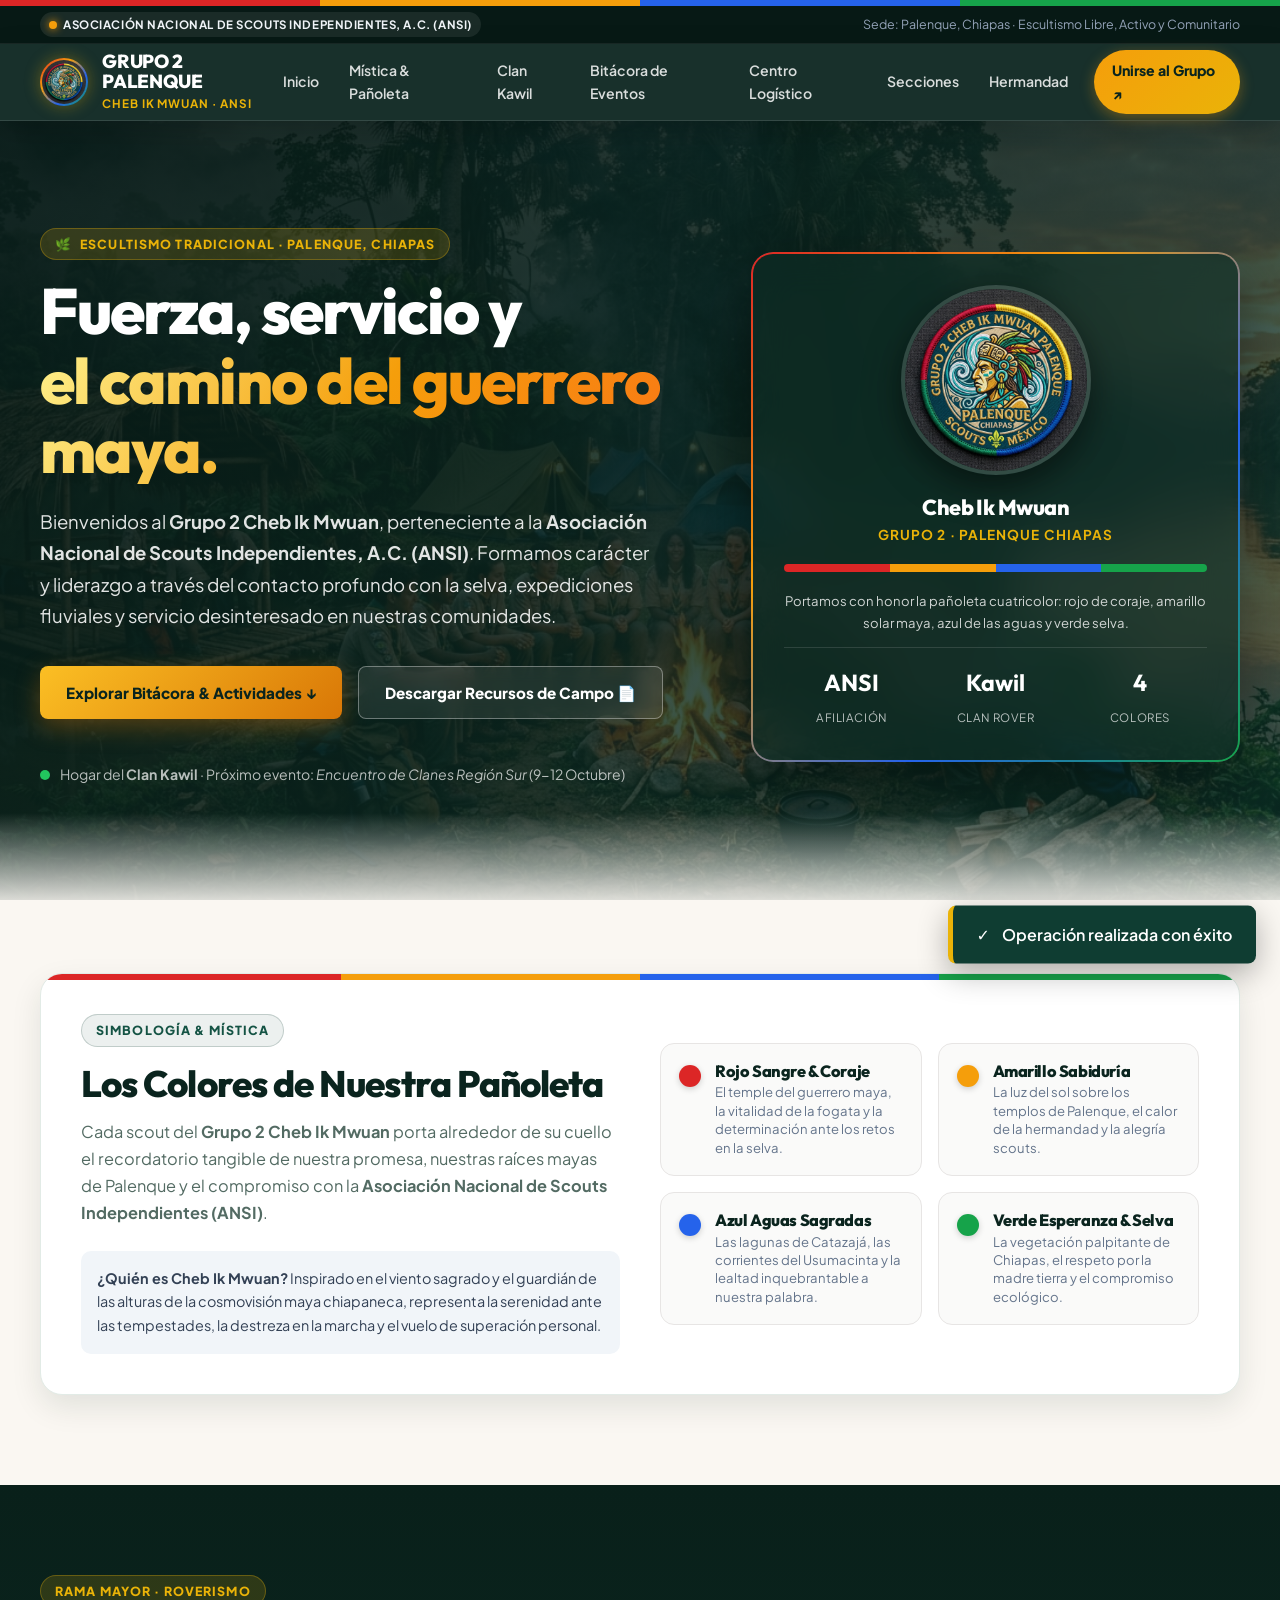
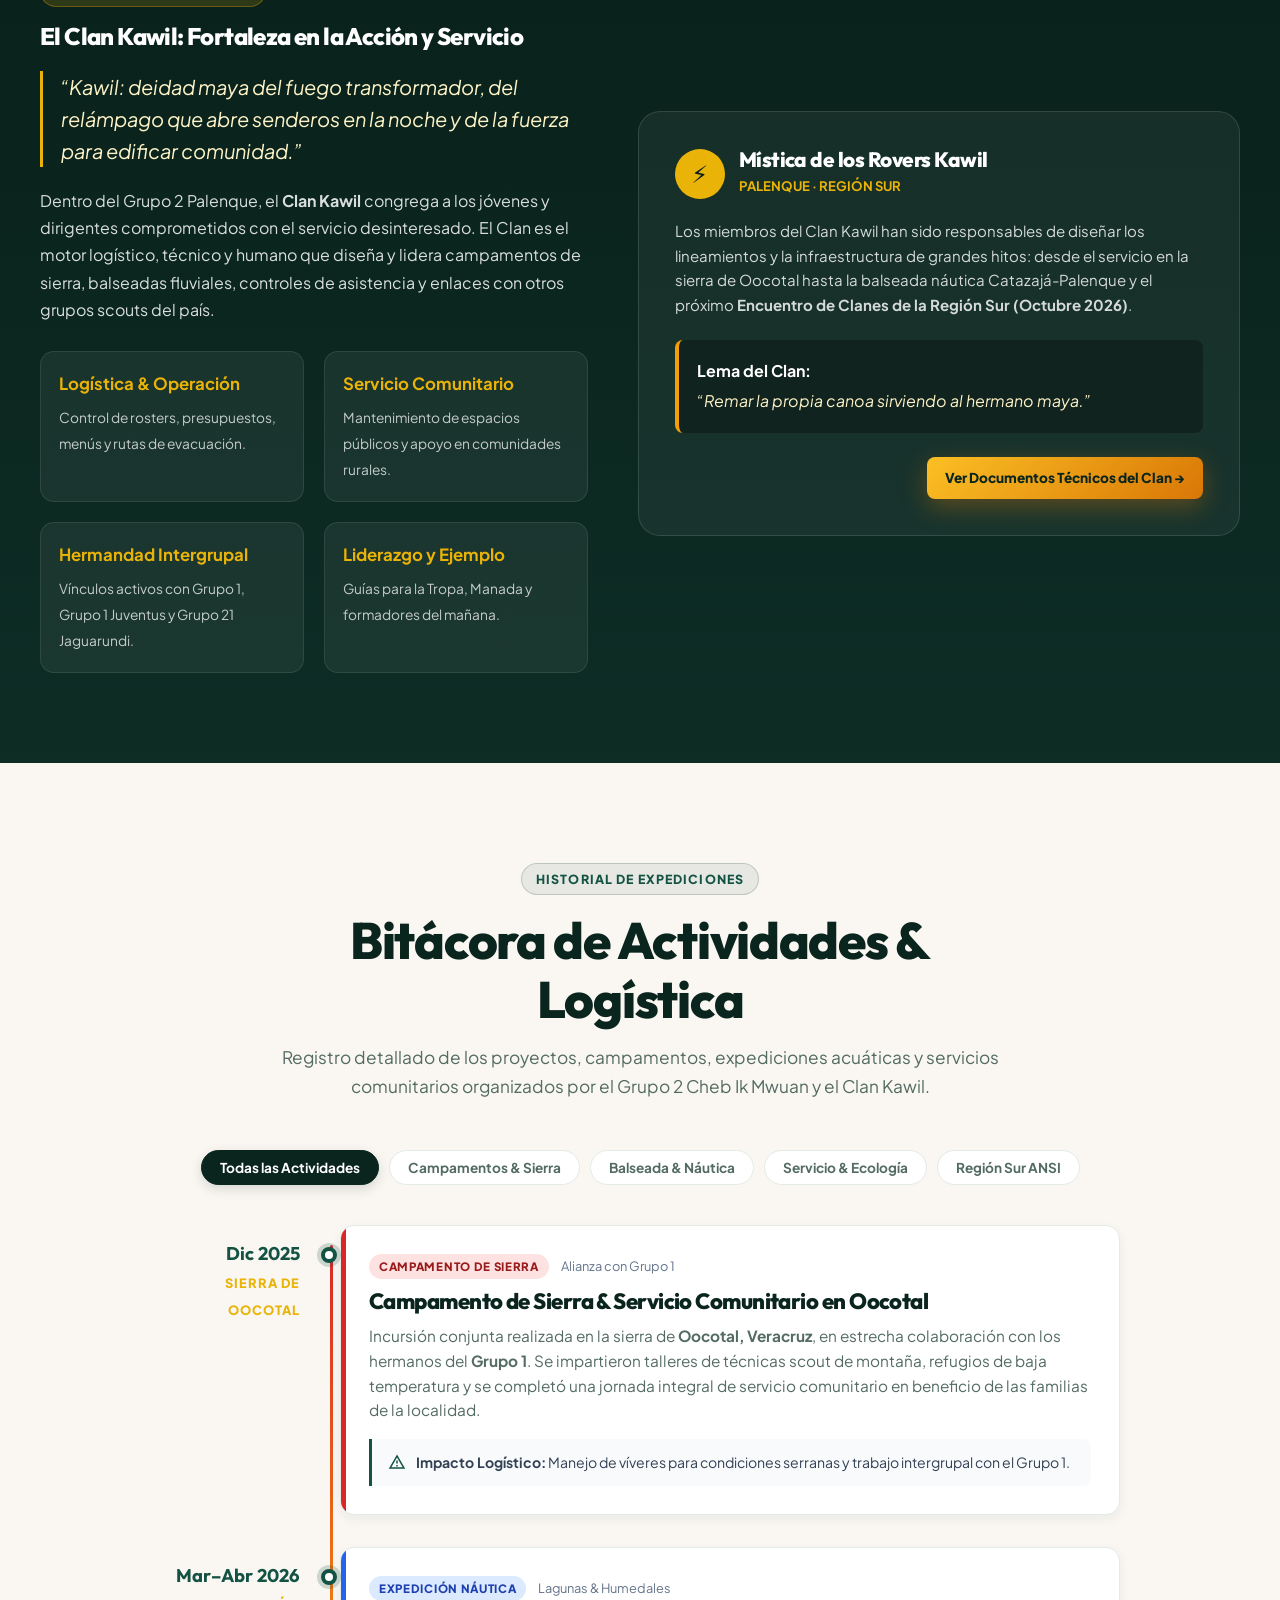
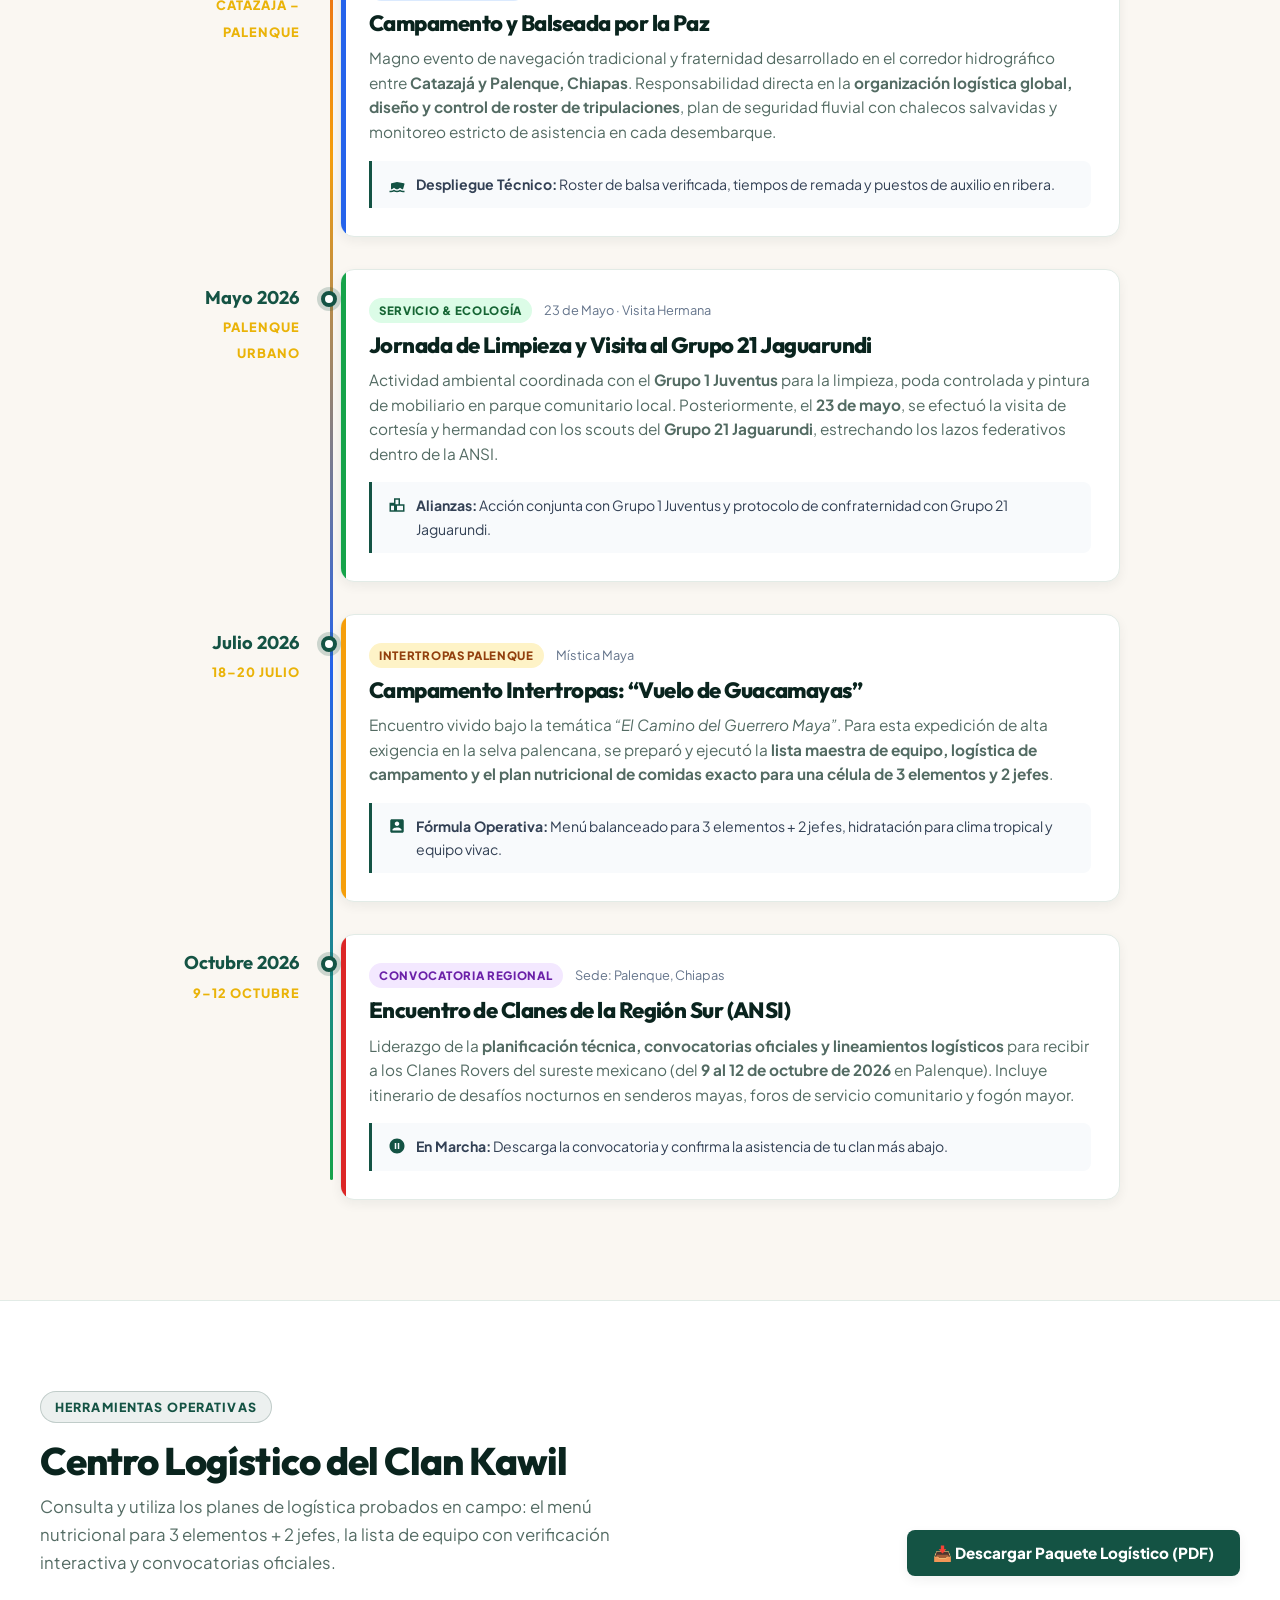
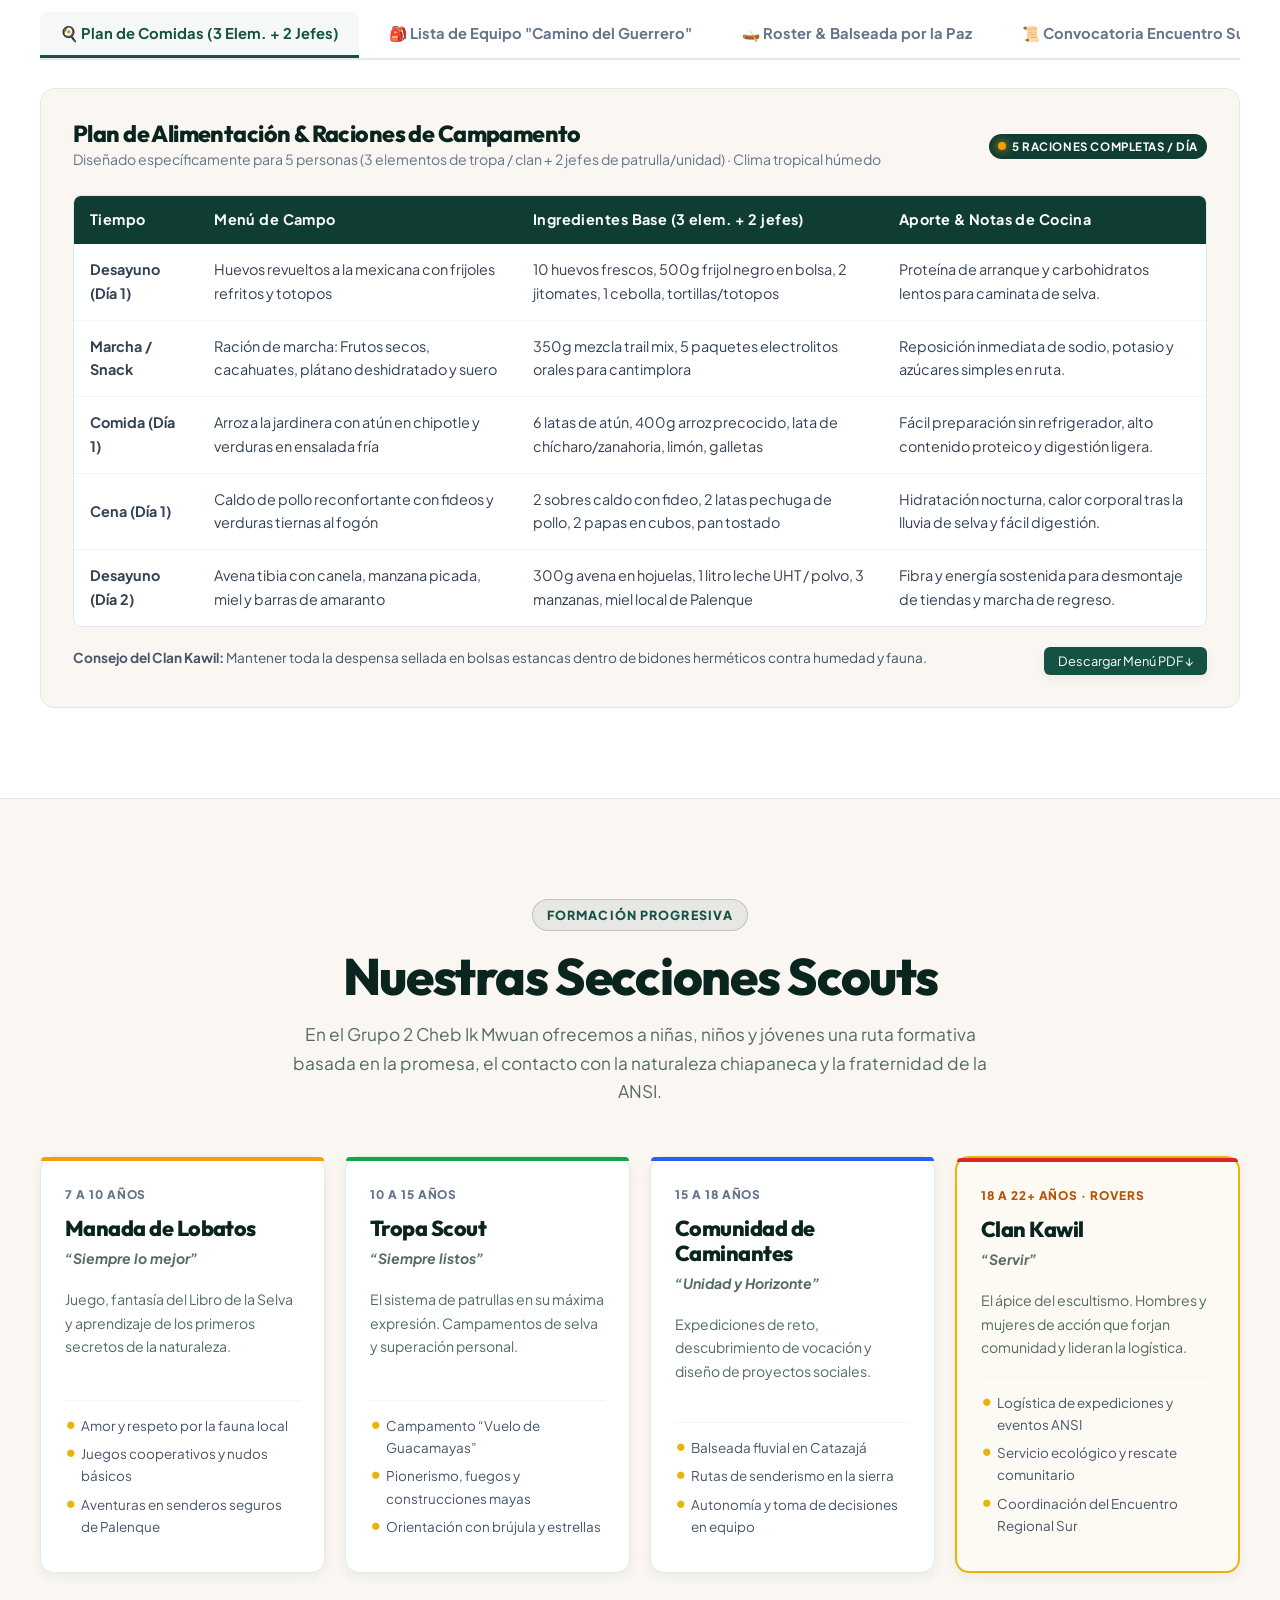
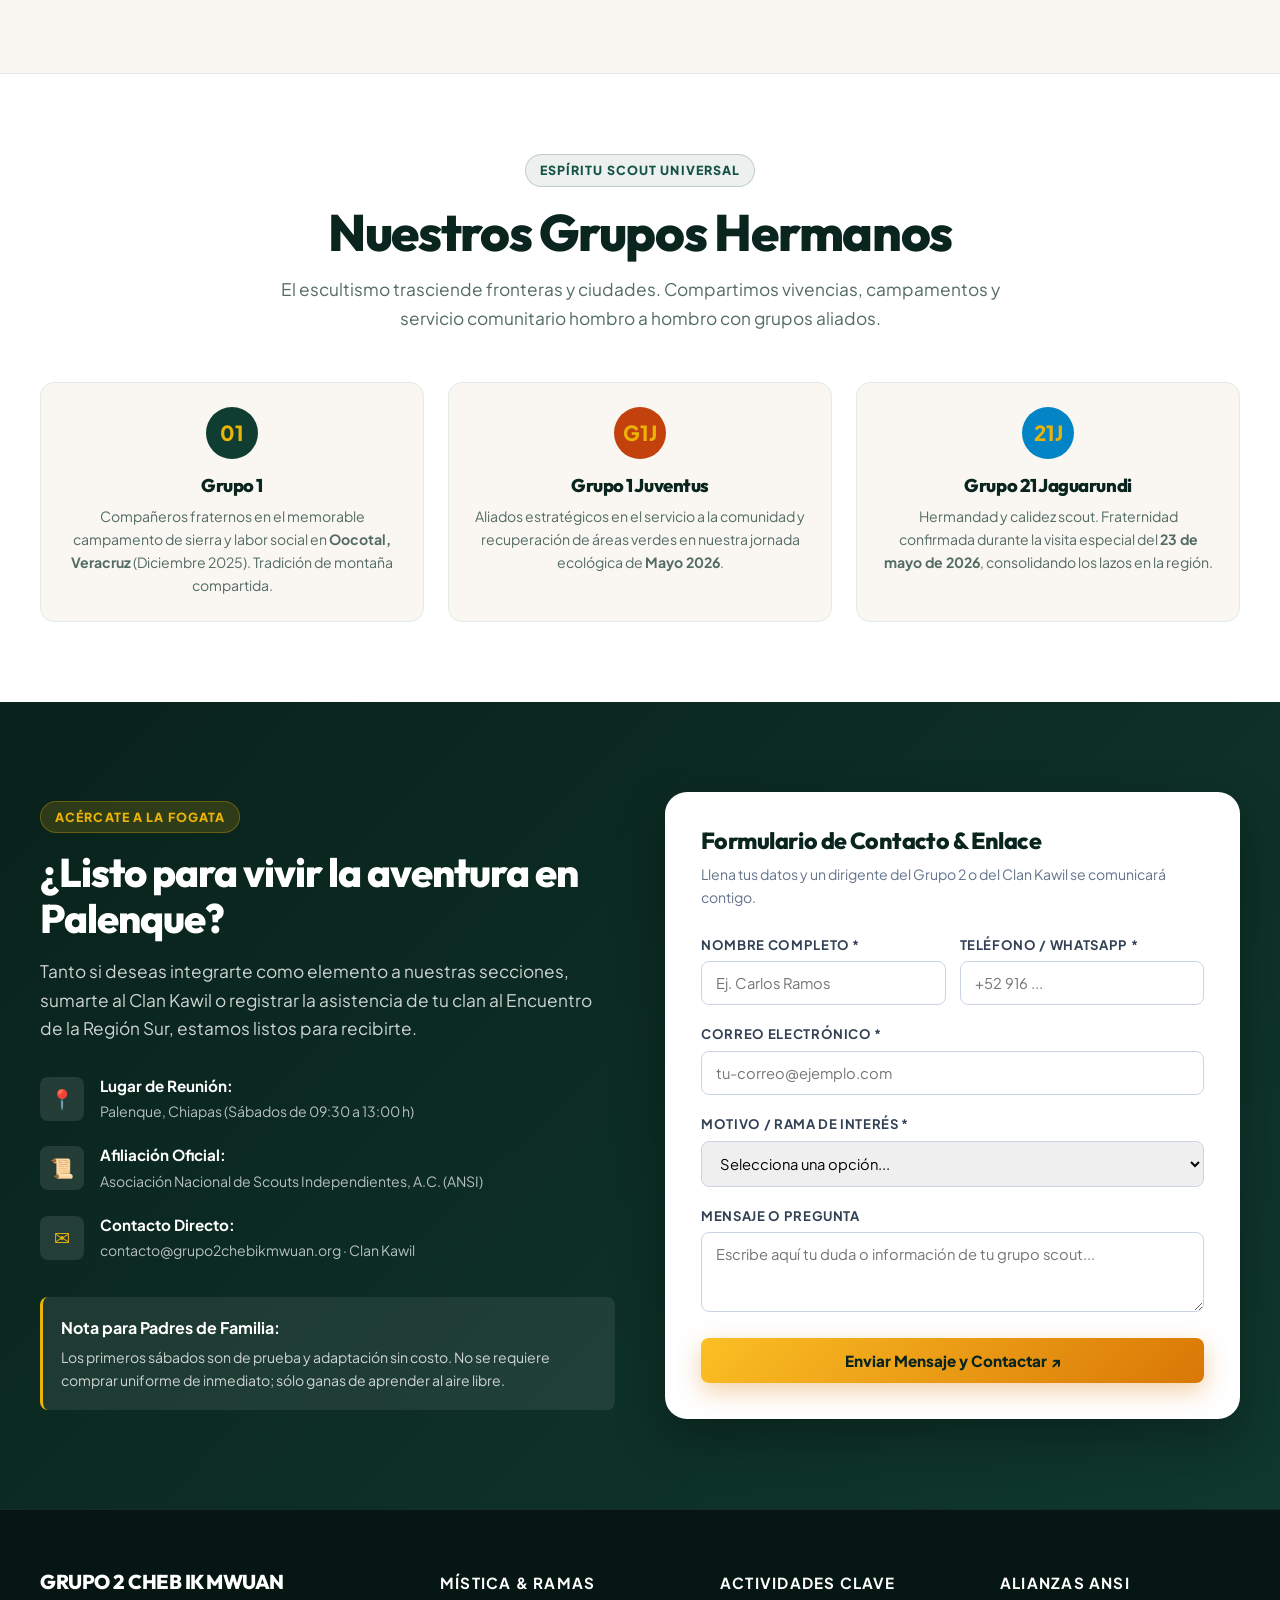
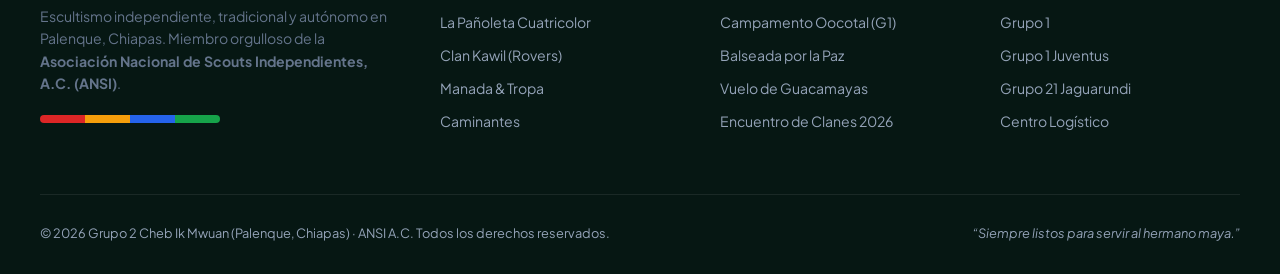
==== commit 4932e5f9: "feat: Agregar verificación de Google Search Console (archivo y meta etiqueta)" ====
--- a/index.html
+++ b/index.html
@@ -7,6 +7,7 @@
   <meta name="description" content="Sitio oficial del Grupo 2 Cheb Ik Mwuan (Grupo 2 Palenque), miembro de la Asociación Nacional de Scouts Independientes, A.C. (ANSI). Hogar del Clan Kawil, aventura, hermandad y servicio en la selva de Chiapas.">
   <meta name="robots" content="index, follow">
   <meta name="theme-color" content="#0d3027">
+  <meta name="google-site-verification" content="google01c86b8c989a53b1">
   
   <!-- Open Graph / Meta -->
   <meta property="og:type" content="website">
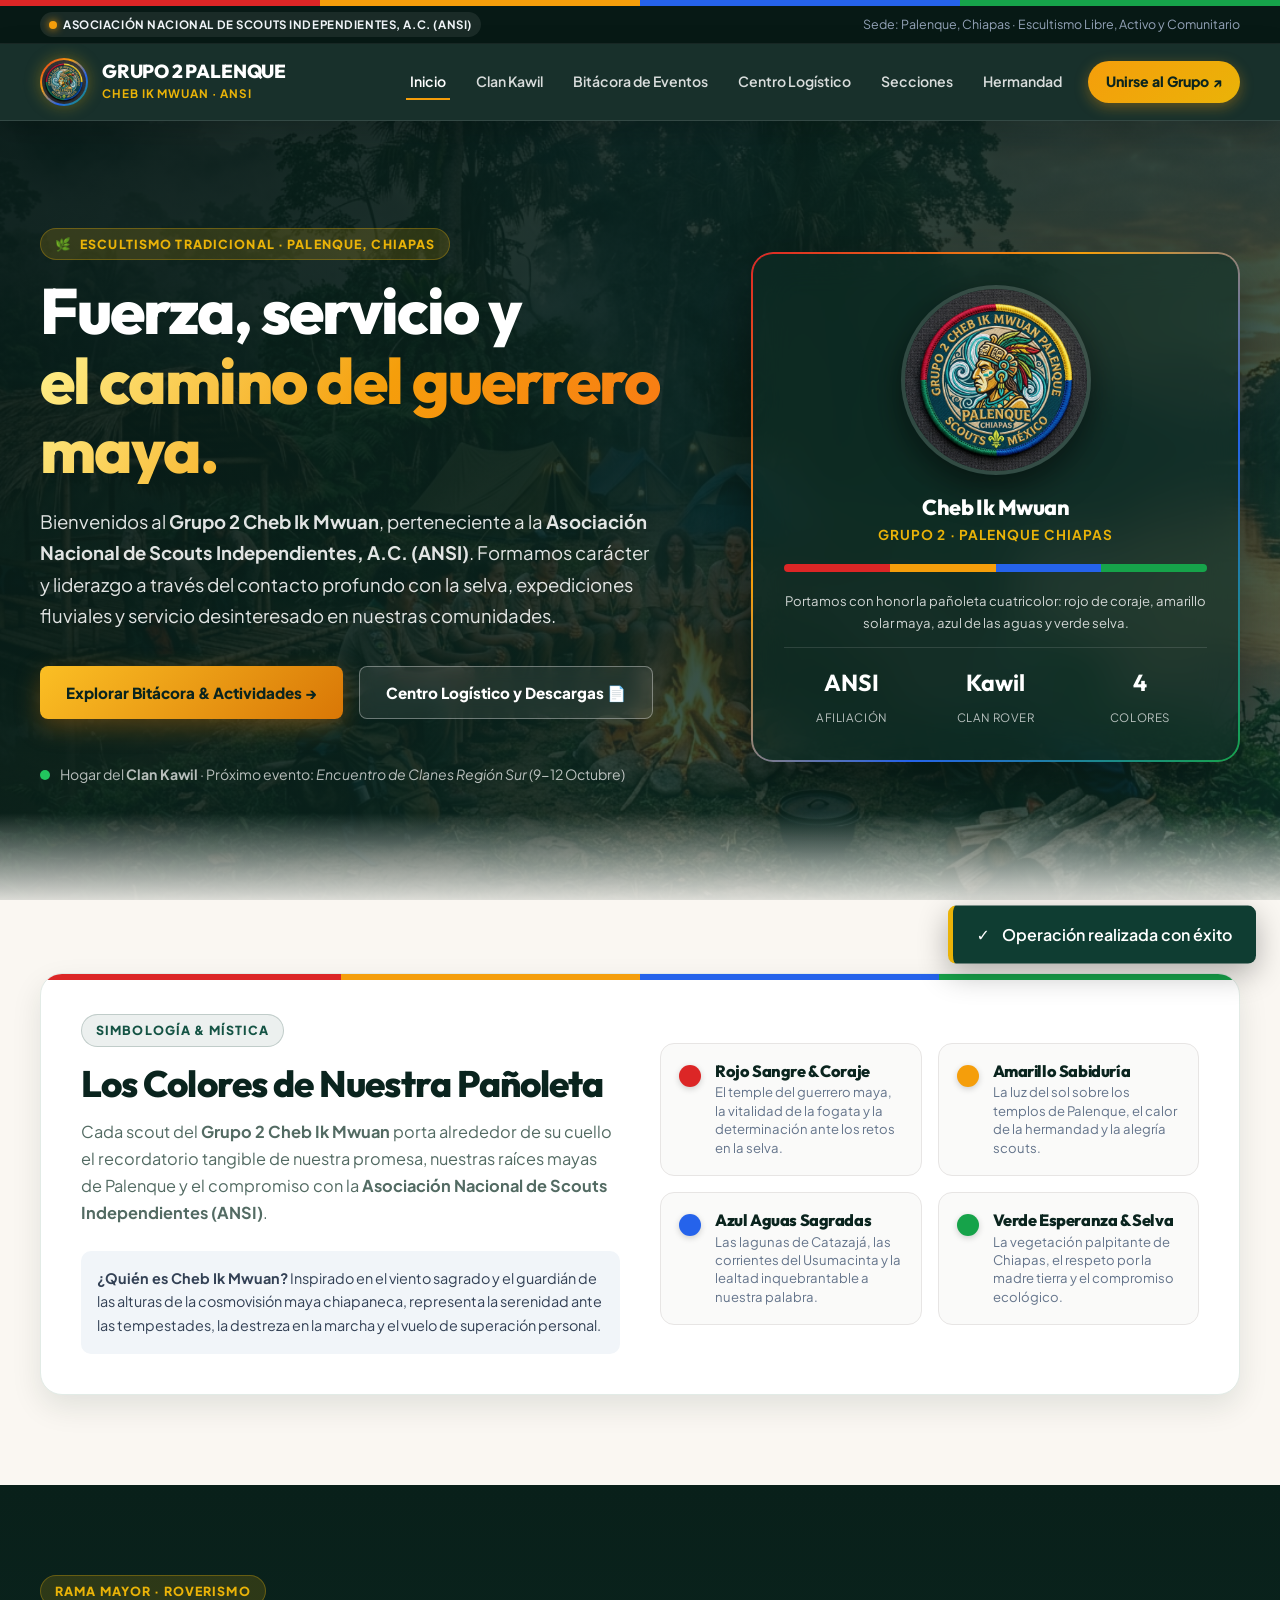
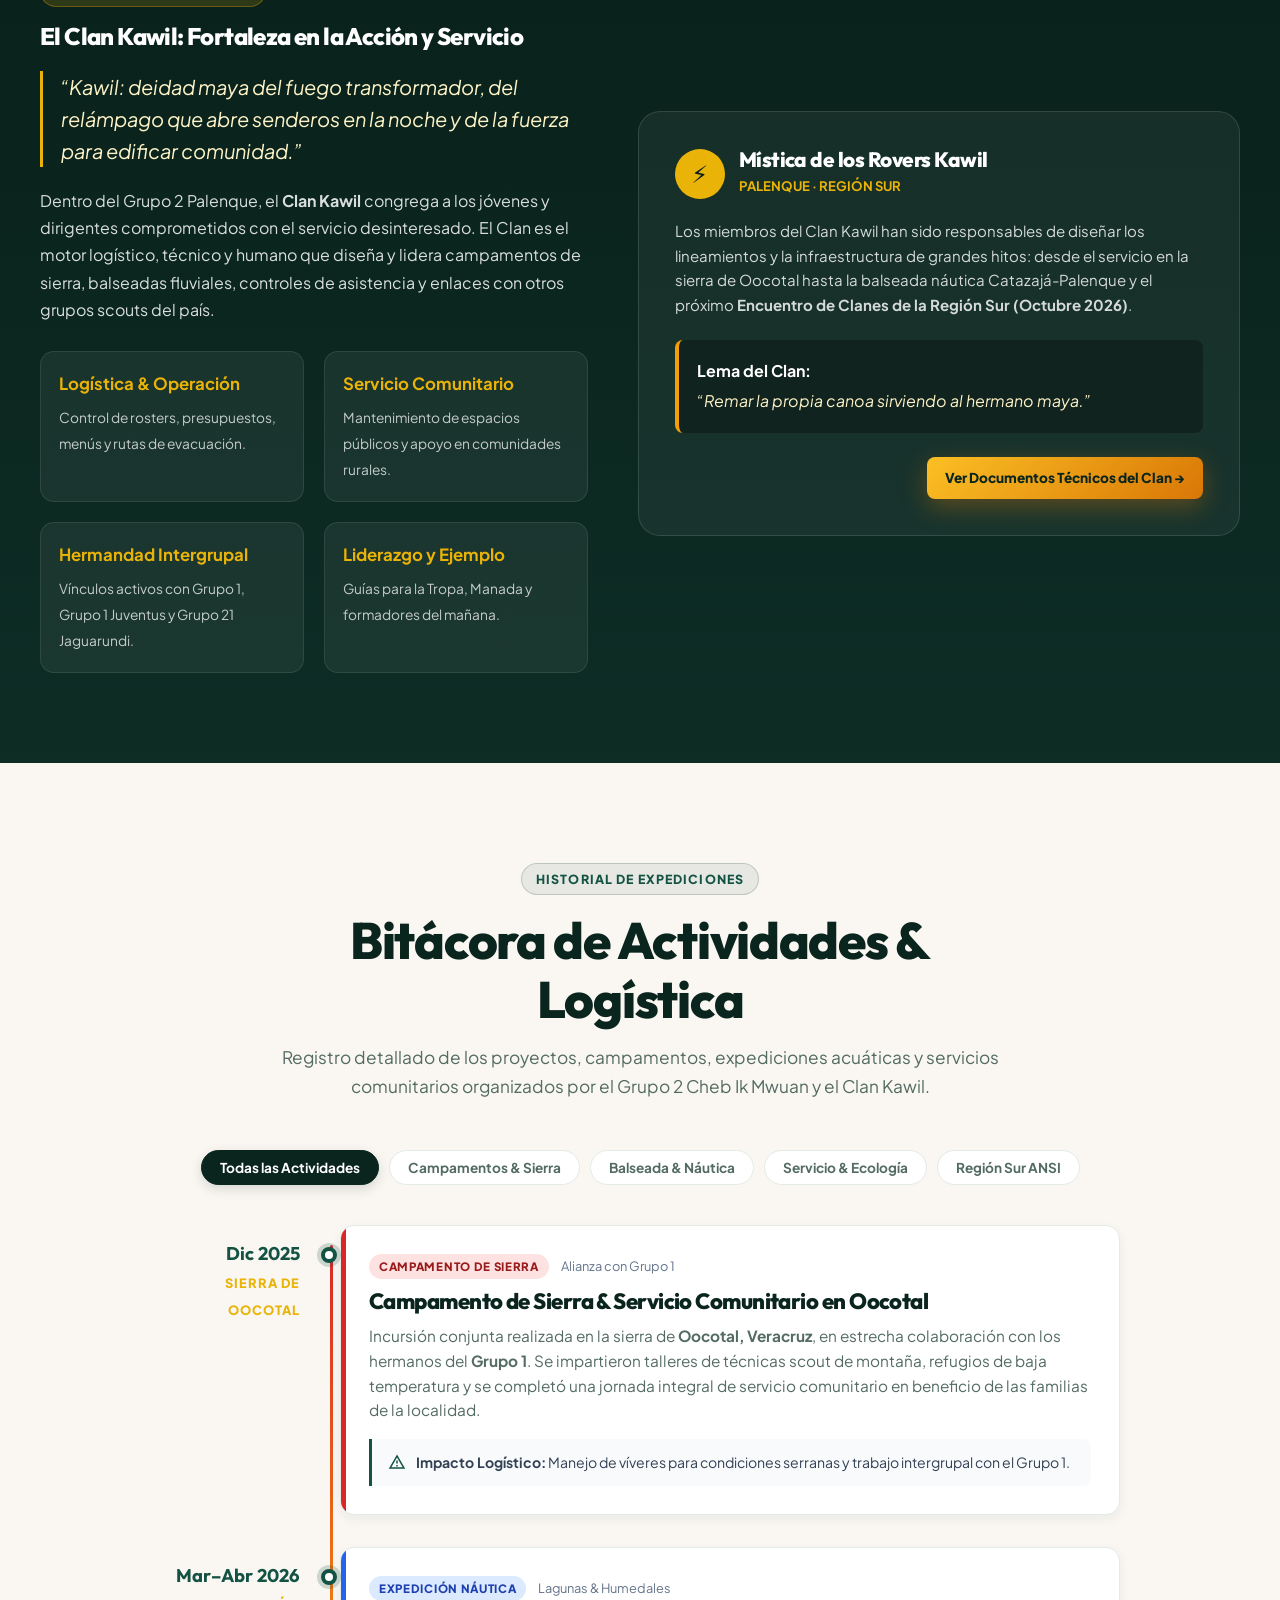
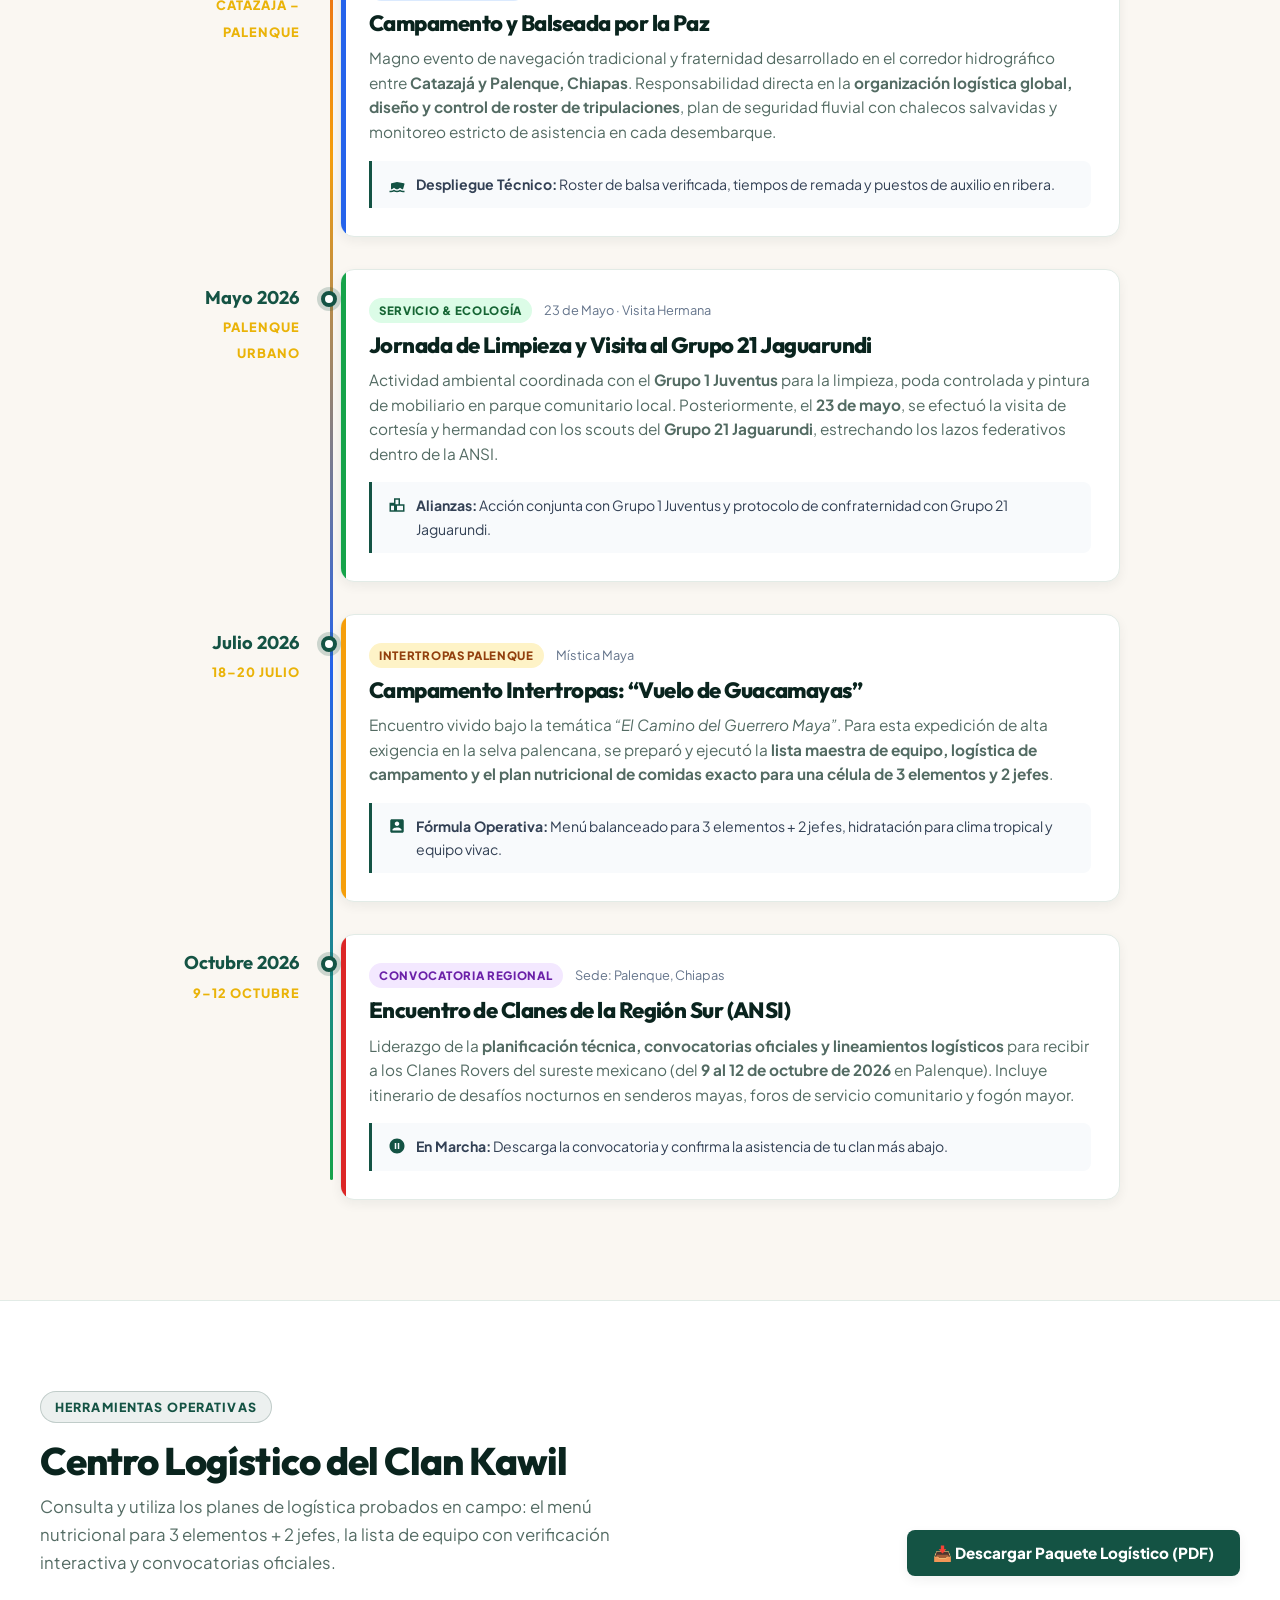
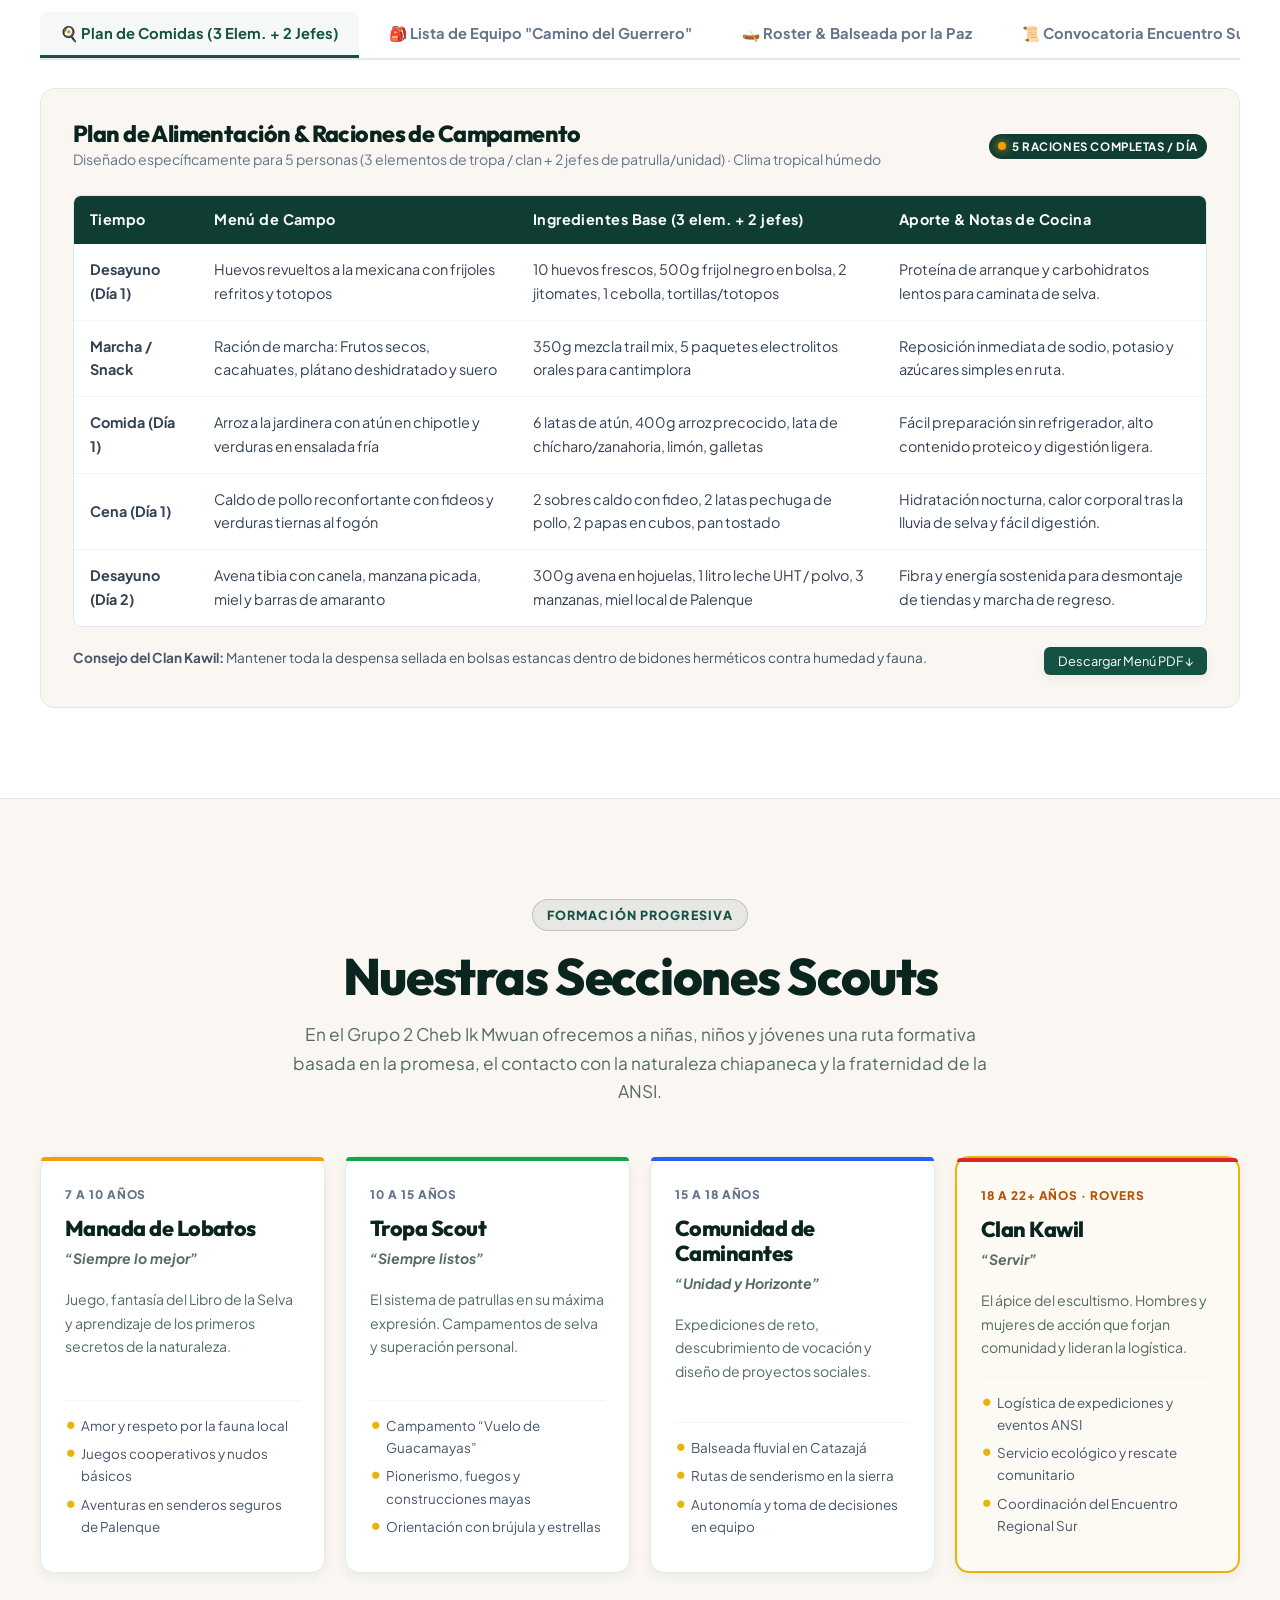
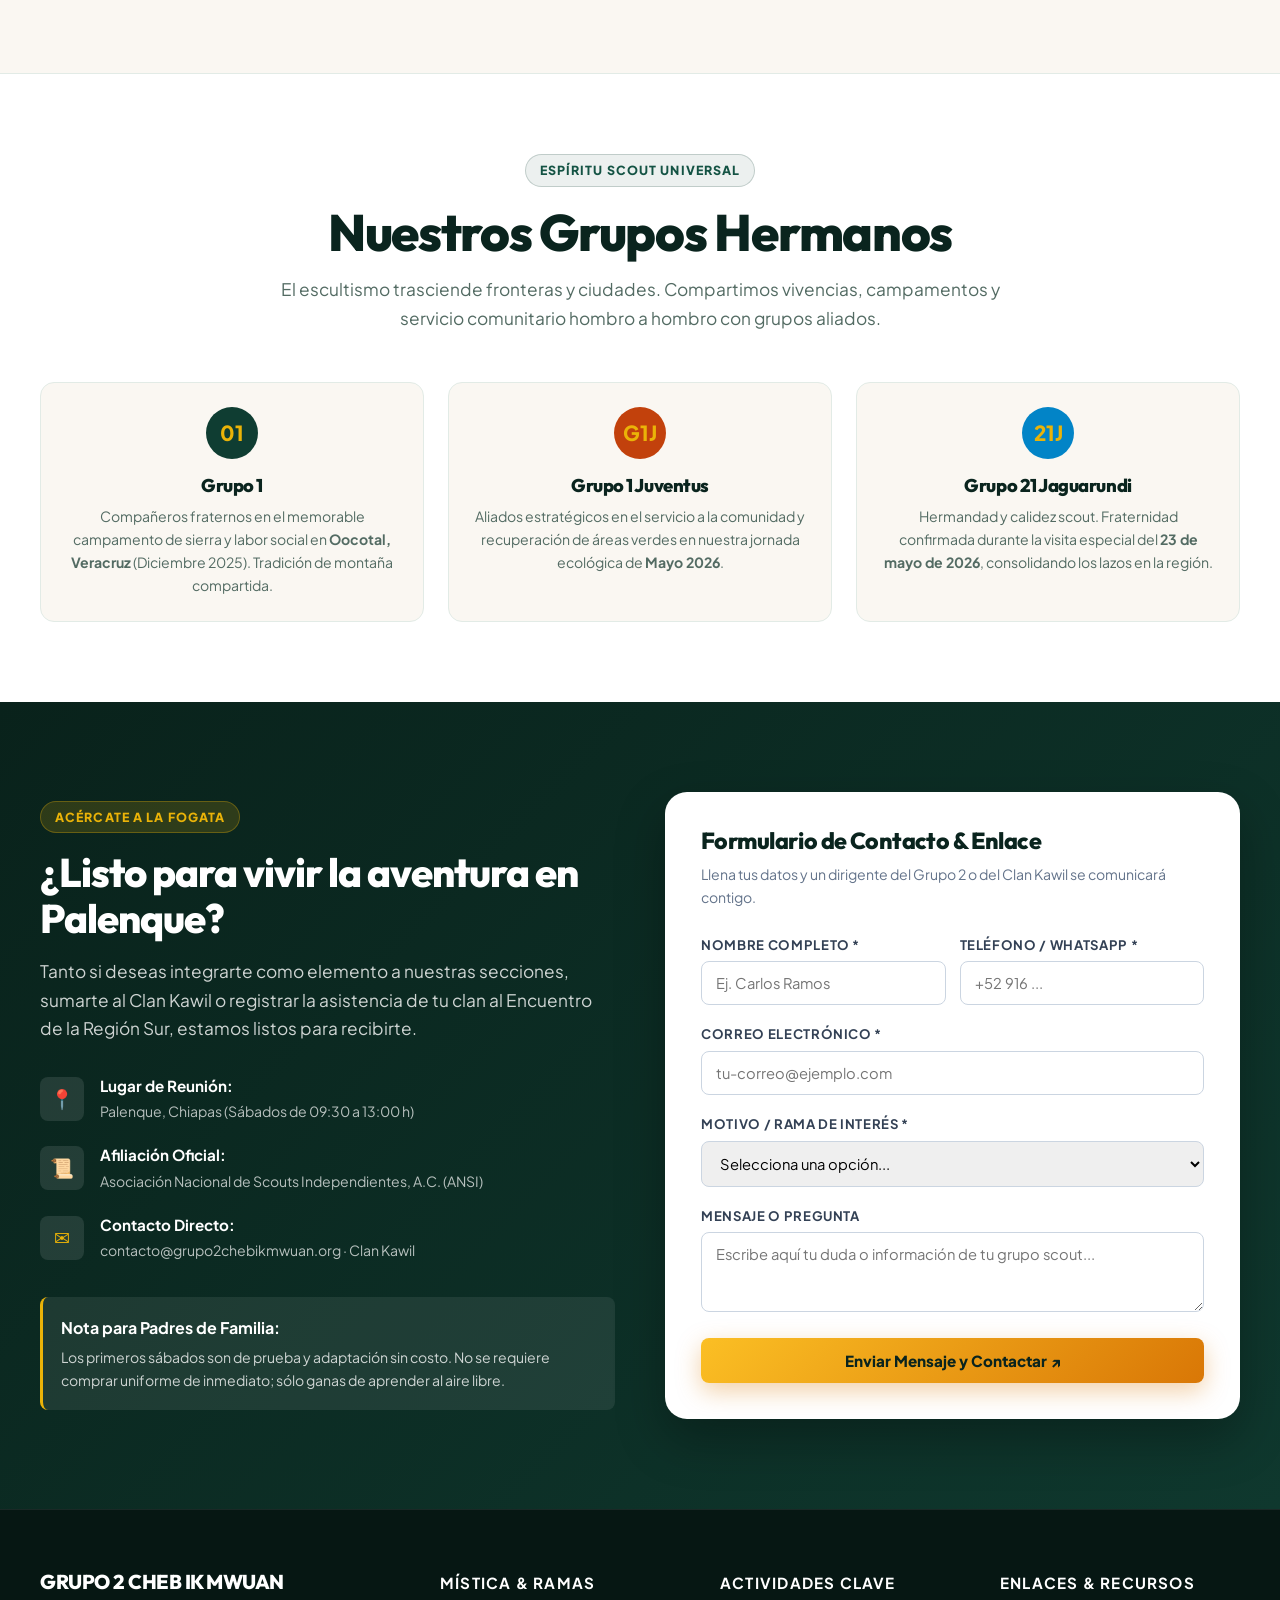
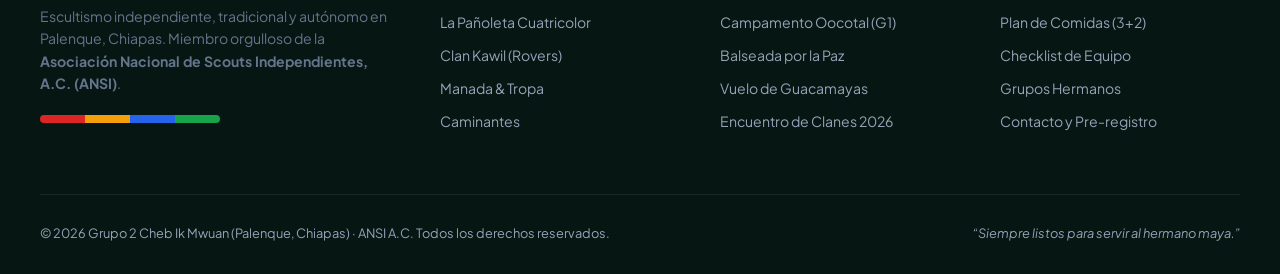
==== commit bd21dfb5: "feat: Implementar arquitectura multipágina total (Opción 1) con navegación directa y páginas dedicad" ====
--- a/index.html
+++ b/index.html
@@ -21,1269 +21,8 @@
   <link rel="preconnect" href="https://fonts.gstatic.com" crossorigin>
   <link href="https://fonts.googleapis.com/css2?family=Outfit:wght@400;500;600;700;800;900&family=Plus+Jakarta+Sans:wght@400;500;600;700&display=swap" rel="stylesheet">
 
-  <style>
-    :root {
-      /* Paleta Simbólica Pañoleta Grupo 2 */
-      --scout-red: #dc2626;
-      --scout-yellow: #f59e0b;
-      --scout-blue: #2563eb;
-      --scout-green: #16a34a;
-      
-      /* Identidad Palenque & Selva Maya */
-      --maya-dark: #0a241e;
-      --maya-jungle: #0f3d32;
-      --maya-emerald: #145344;
-      --maya-gold: #eab308;
-      --maya-gold-glow: rgba(234, 179, 8, 0.25);
-      --maya-sand: #fef3c7;
-      --maya-terracotta: #c2410c;
-      
-      /* Fondos y Neutros Premium */
-      --bg-cream: #faf7f2;
-      --bg-white: #ffffff;
-      --bg-card: #ffffff;
-      --text-main: #13221e;
-      --text-muted: #536b63;
-      --text-light: #ecfdf5;
-      --border-subtle: #e2ebe6;
-      --border-active: #cbdcd3;
-      
-      --shadow-sm: 0 4px 12px rgba(10, 36, 30, 0.06);
-      --shadow-md: 0 12px 30px rgba(10, 36, 30, 0.10);
-      --shadow-lg: 0 22px 50px rgba(10, 36, 30, 0.16);
-      --shadow-color: 0 16px 40px rgba(15, 61, 50, 0.28);
-      
-      --radius-sm: 8px;
-      --radius-md: 14px;
-      --radius-lg: 22px;
-      --radius-full: 9999px;
-    }
-
-    * { box-sizing: border-box; margin: 0; padding: 0; }
-    html { scroll-behavior: smooth; font-size: 16px; }
-    body {
-      background-color: var(--bg-cream);
-      color: var(--text-main);
-      font-family: 'Plus Jakarta Sans', system-ui, -apple-system, sans-serif;
-      line-height: 1.65;
-      overflow-x: hidden;
-      -webkit-font-smoothing: antialiased;
-    }
-
-    h1, h2, h3, h4, .font-heading {
-      font-family: 'Outfit', sans-serif;
-      font-weight: 800;
-      line-height: 1.15;
-      color: var(--maya-dark);
-      letter-spacing: -0.025em;
-    }
-
-    a { color: inherit; text-decoration: none; transition: all 0.2s ease; }
-    button { font-family: inherit; cursor: pointer; border: none; background: none; }
-    img { max-width: 100%; height: auto; display: block; }
-
-    .container {
-      width: min(1200px, calc(100% - 44px));
-      margin-inline: auto;
-    }
-
-    /* Franja de la Pañoleta (Rojo, Amarillo, Azul, Verde) */
-    .panoleta-ribbon {
-      height: 6px;
-      width: 100%;
-      display: grid;
-      grid-template-columns: 1fr 1fr 1fr 1fr;
-      position: sticky;
-      top: 0;
-      z-index: 100;
-    }
-    .panoleta-ribbon .color-red { background: var(--scout-red); }
-    .panoleta-ribbon .color-yellow { background: var(--scout-yellow); }
-    .panoleta-ribbon .color-blue { background: var(--scout-blue); }
-    .panoleta-ribbon .color-green { background: var(--scout-green); }
-
-    /* Barra Superior Informativa */
-    .top-bar {
-      background: #071915;
-      color: #94a3b8;
-      font-size: 0.78rem;
-      padding: 6px 0;
-      border-bottom: 1px solid rgba(255,255,255,0.07);
-    }
-    .top-bar-inner {
-      display: flex;
-      justify-content: space-between;
-      align-items: center;
-      flex-wrap: wrap;
-      gap: 12px;
-    }
-    .badge-ansi {
-      display: inline-flex;
-      align-items: center;
-      gap: 6px;
-      color: #f1f5f9;
-      font-weight: 700;
-      letter-spacing: 0.05em;
-      text-transform: uppercase;
-      font-size: 0.72rem;
-      background: rgba(255,255,255,0.08);
-      padding: 3px 9px;
-      border-radius: var(--radius-full);
-    }
-    .badge-ansi::before {
-      content: "";
-      width: 8px;
-      height: 8px;
-      border-radius: 50%;
-      background: var(--scout-yellow);
-      display: inline-block;
-      box-shadow: 0 0 8px var(--scout-yellow);
-    }
-
-    /* Header y Navegación */
-    .site-header {
-      position: sticky;
-      top: 6px;
-      z-index: 90;
-      background: rgba(10, 36, 30, 0.94);
-      backdrop-filter: blur(14px);
-      border-bottom: 1px solid rgba(255, 255, 255, 0.12);
-      box-shadow: 0 10px 30px rgba(0,0,0,0.18);
-    }
-    .nav-wrap {
-      display: flex;
-      align-items: center;
-      justify-content: space-between;
-      min-height: 76px;
-    }
-    .brand {
-      display: flex;
-      align-items: center;
-      gap: 14px;
-    }
-    .brand-logo-wrap {
-      position: relative;
-      width: 48px;
-      height: 48px;
-      border-radius: 50%;
-      padding: 2px;
-      background: linear-gradient(135deg, var(--scout-red), var(--scout-yellow), var(--scout-blue), var(--scout-green));
-      box-shadow: 0 0 16px rgba(234, 179, 8, 0.35);
-      flex-shrink: 0;
-    }
-    .brand-logo-wrap img {
-      width: 100%;
-      height: 100%;
-      border-radius: 50%;
-      object-fit: cover;
-      background: var(--maya-dark);
-    }
-    .brand-text h1 {
-      font-size: 1.18rem;
-      color: #ffffff;
-      line-height: 1.1;
-      margin-bottom: 2px;
-      letter-spacing: -0.01em;
-    }
-    .brand-text span {
-      display: block;
-      font-size: 0.73rem;
-      font-weight: 700;
-      color: var(--maya-gold);
-      letter-spacing: 0.08em;
-      text-transform: uppercase;
-    }
-
-    .nav-links {
-      display: flex;
-      align-items: center;
-      gap: 22px;
-    }
-    .nav-links a {
-      color: rgba(255, 255, 255, 0.84);
-      font-weight: 600;
-      font-size: 0.88rem;
-      padding: 6px 4px;
-      position: relative;
-    }
-    .nav-links a:hover, .nav-links a.active {
-      color: #ffffff;
-    }
-    .nav-links a::after {
-      content: "";
-      position: absolute;
-      bottom: 0;
-      left: 0;
-      width: 0;
-      height: 2px;
-      background: var(--scout-yellow);
-      transition: width 0.25s ease;
-    }
-    .nav-links a:hover::after {
-      width: 100%;
-    }
-
-    .nav-cta {
-      display: inline-flex;
-      align-items: center;
-      gap: 8px;
-      background: linear-gradient(135deg, #f59e0b, #eab308);
-      color: var(--maya-dark) !important;
-      padding: 9px 18px !important;
-      border-radius: var(--radius-full);
-      font-weight: 800 !important;
-      box-shadow: 0 4px 14px rgba(245, 158, 11, 0.35);
-      transition: transform 0.2s, box-shadow 0.2s;
-    }
-    .nav-cta:hover {
-      transform: translateY(-2px);
-      box-shadow: 0 6px 20px rgba(245, 158, 11, 0.5);
-    }
-    .nav-cta::after { display: none !important; }
-
-    .menu-toggle {
-      display: none;
-      color: #ffffff;
-      font-size: 1.7rem;
-      padding: 6px;
-    }
-
-    /* Botones reutilizables */
-    .btn {
-      display: inline-flex;
-      align-items: center;
-      justify-content: center;
-      gap: 10px;
-      padding: 13px 26px;
-      border-radius: var(--radius-sm);
-      font-weight: 800;
-      font-size: 0.95rem;
-      cursor: pointer;
-      transition: all 0.25s cubic-bezier(0.16, 1, 0.3, 1);
-    }
-    .btn:hover {
-      transform: translateY(-2px);
-    }
-    .btn-gold {
-      background: linear-gradient(135deg, #fbbf24, #d97706);
-      color: var(--maya-dark);
-      box-shadow: 0 8px 24px rgba(217, 119, 6, 0.35);
-    }
-    .btn-gold:hover {
-      box-shadow: 0 12px 30px rgba(217, 119, 6, 0.5);
-      background: linear-gradient(135deg, #fcd34d, #b45309);
-    }
-    .btn-outline {
-      background: rgba(255, 255, 255, 0.08);
-      border: 1px solid rgba(255, 255, 255, 0.35);
-      color: #ffffff;
-      backdrop-filter: blur(8px);
-    }
-    .btn-outline:hover {
-      background: rgba(255, 255, 255, 0.18);
-      border-color: #ffffff;
-    }
-    .btn-emerald {
-      background: var(--maya-emerald);
-      color: #ffffff;
-      box-shadow: var(--shadow-sm);
-    }
-    .btn-emerald:hover {
-      background: #0f3d32;
-    }
-
-    /* Eyebrow badge */
-    .eyebrow-tag {
-      display: inline-flex;
-      align-items: center;
-      gap: 8px;
-      padding: 5px 14px;
-      border-radius: var(--radius-full);
-      font-size: 0.78rem;
-      font-weight: 800;
-      letter-spacing: 0.09em;
-      text-transform: uppercase;
-      margin-bottom: 16px;
-      background: rgba(234, 179, 8, 0.16);
-      color: var(--maya-gold);
-      border: 1px solid rgba(234, 179, 8, 0.3);
-    }
-    .eyebrow-tag.tag-light {
-      background: rgba(15, 61, 50, 0.08);
-      color: var(--maya-emerald);
-      border-color: rgba(15, 61, 50, 0.2);
-    }
-
-    /* HERO SECTION */
-    .hero {
-      position: relative;
-      min-height: 88vh;
-      display: flex;
-      align-items: center;
-      background-color: var(--maya-dark);
-      background-image: 
-        linear-gradient(135deg, rgba(7, 25, 21, 0.94) 0%, rgba(10, 36, 30, 0.86) 50%, rgba(15, 61, 50, 0.65) 100%),
-        url("assets/palenque_scout_camp.jpg");
-      background-size: cover;
-      background-position: center;
-      background-attachment: fixed;
-      color: #ffffff;
-      padding: 90px 0 110px;
-      overflow: hidden;
-    }
-    .hero::after {
-      content: "";
-      position: absolute;
-      bottom: 0;
-      left: 0;
-      right: 0;
-      height: 100px;
-      background: linear-gradient(to top, var(--bg-cream), transparent);
-      pointer-events: none;
-    }
-
-    .hero-grid {
-      display: grid;
-      grid-template-columns: 1.15fr 0.85fr;
-      gap: 50px;
-      align-items: center;
-      position: relative;
-      z-index: 2;
-    }
-    .hero-content h1 {
-      font-size: clamp(2.6rem, 5vw, 4.3rem);
-      color: #ffffff;
-      line-height: 1.08;
-      margin-bottom: 22px;
-      letter-spacing: -0.03em;
-    }
-    .hero-content h1 span.gradient-text {
-      background: linear-gradient(120deg, #fef08a, #f59e0b, #f97316);
-      -webkit-background-clip: text;
-      -webkit-text-fill-color: transparent;
-      display: inline-block;
-    }
-    .hero-lead {
-      font-size: 1.16rem;
-      color: rgba(255, 255, 255, 0.88);
-      max-width: 620px;
-      margin-bottom: 34px;
-      line-height: 1.7;
-    }
-    .hero-buttons {
-      display: flex;
-      flex-wrap: wrap;
-      gap: 16px;
-      margin-bottom: 44px;
-    }
-
-    /* Card Insignia Hero */
-    .hero-card-emblem {
-      background: rgba(15, 45, 38, 0.65);
-      backdrop-filter: blur(20px);
-      border: 1px solid rgba(255, 255, 255, 0.16);
-      border-radius: var(--radius-lg);
-      padding: 32px;
-      box-shadow: 0 25px 60px rgba(0,0,0,0.4);
-      text-align: center;
-      position: relative;
-    }
-    .hero-card-emblem::before {
-      content: "";
-      position: absolute;
-      inset: -1px;
-      border-radius: var(--radius-lg);
-      padding: 2px;
-      background: linear-gradient(135deg, var(--scout-red), var(--scout-yellow), var(--scout-blue), var(--scout-green));
-      -webkit-mask: linear-gradient(#fff 0 0) content-box, linear-gradient(#fff 0 0);
-      -webkit-mask-composite: xor;
-      mask-composite: exclude;
-      pointer-events: none;
-    }
-    .hero-emblem-img {
-      width: 190px;
-      height: 190px;
-      margin: 0 auto 20px;
-      border-radius: 50%;
-      box-shadow: 0 12px 35px rgba(0,0,0,0.5);
-      border: 4px solid rgba(255, 255, 255, 0.15);
-      transition: transform 0.4s ease;
-    }
-    .hero-emblem-img:hover {
-      transform: scale(1.04) rotate(2deg);
-    }
-    .hero-card-emblem h3 {
-      color: #ffffff;
-      font-size: 1.35rem;
-      margin-bottom: 4px;
-    }
-    .hero-card-emblem p.sub {
-      color: var(--maya-gold);
-      font-size: 0.85rem;
-      font-weight: 700;
-      letter-spacing: 0.08em;
-      text-transform: uppercase;
-      margin-bottom: 18px;
-    }
-    .panoleta-strip-mini {
-      display: flex;
-      height: 8px;
-      border-radius: var(--radius-full);
-      overflow: hidden;
-      margin-bottom: 18px;
-    }
-    .panoleta-strip-mini span { flex: 1; height: 100%; }
-    .strip-red { background: var(--scout-red); }
-    .strip-yellow { background: var(--scout-yellow); }
-    .strip-blue { background: var(--scout-blue); }
-    .strip-green { background: var(--scout-green); }
-
-    .emblem-stats {
-      display: grid;
-      grid-template-columns: repeat(3, 1fr);
-      gap: 10px;
-      padding-top: 16px;
-      border-top: 1px solid rgba(255,255,255,0.12);
-    }
-    .emblem-stat strong {
-      display: block;
-      font-size: 1.45rem;
-      color: #ffffff;
-      font-family: 'Outfit', sans-serif;
-    }
-    .emblem-stat span {
-      font-size: 0.72rem;
-      color: rgba(255, 255, 255, 0.7);
-      text-transform: uppercase;
-      letter-spacing: 0.05em;
-    }
-
-    /* SECCIÓN DE LA PAÑOLETA & IDENTIDAD */
-    .section-panoleta {
-      padding: 60px 0 90px;
-      position: relative;
-    }
-    .panoleta-banner-box {
-      background: #ffffff;
-      border: 1px solid var(--border-subtle);
-      border-radius: var(--radius-lg);
-      padding: 40px;
-      box-shadow: var(--shadow-md);
-      position: relative;
-      overflow: hidden;
-    }
-    .panoleta-banner-box::before {
-      content: "";
-      position: absolute;
-      top: 0;
-      left: 0;
-      right: 0;
-      height: 6px;
-      background: linear-gradient(90deg, var(--scout-red) 25%, var(--scout-yellow) 25% 50%, var(--scout-blue) 50% 75%, var(--scout-green) 75%);
-    }
-    .panoleta-grid {
-      display: grid;
-      grid-template-columns: 1fr 1fr;
-      gap: 40px;
-      align-items: center;
-    }
-    .panoleta-text h2 {
-      font-size: 2.3rem;
-      margin-bottom: 14px;
-      color: var(--maya-dark);
-    }
-    .panoleta-text p {
-      color: var(--text-muted);
-      margin-bottom: 24px;
-      font-size: 1.02rem;
-    }
-    .colors-showcase {
-      display: grid;
-      grid-template-columns: 1fr 1fr;
-      gap: 16px;
-    }
-    .color-card {
-      padding: 18px;
-      border-radius: var(--radius-md);
-      background: #fafaf9;
-      border: 1px solid #e7e5e4;
-      display: flex;
-      align-items: flex-start;
-      gap: 14px;
-      transition: transform 0.2s, box-shadow 0.2s;
-    }
-    .color-card:hover {
-      transform: translateY(-3px);
-      box-shadow: var(--shadow-sm);
-    }
-    .color-pill {
-      width: 22px;
-      height: 22px;
-      border-radius: 50%;
-      flex-shrink: 0;
-      margin-top: 3px;
-      box-shadow: 0 2px 6px rgba(0,0,0,0.18);
-    }
-    .color-card h4 {
-      font-size: 1.02rem;
-      margin-bottom: 3px;
-    }
-    .color-card p {
-      font-size: 0.82rem;
-      color: #64748b;
-      line-height: 1.4;
-      margin: 0;
-    }
-
-    /* SECCIÓN CLAN KAWIL */
-    .section-clan {
-      padding: 90px 0;
-      background: linear-gradient(180deg, #09201a 0%, #0d2d25 100%);
-      color: #ffffff;
-      position: relative;
-    }
-    .section-clan h2 {
-      color: #ffffff;
-    }
-    .clan-grid {
-      display: grid;
-      grid-template-columns: 1fr 1.1fr;
-      gap: 50px;
-      align-items: center;
-    }
-    .clan-badge-display {
-      background: rgba(255, 255, 255, 0.05);
-      border: 1px solid rgba(255, 255, 255, 0.12);
-      border-radius: var(--radius-lg);
-      padding: 36px;
-      position: relative;
-    }
-    .clan-quote {
-      font-size: 1.25rem;
-      font-style: italic;
-      color: var(--maya-sand);
-      margin: 20px 0;
-      border-left: 3px solid var(--maya-gold);
-      padding-left: 18px;
-      line-height: 1.6;
-    }
-    .clan-features {
-      display: grid;
-      grid-template-columns: 1fr 1fr;
-      gap: 20px;
-      margin-top: 28px;
-    }
-    .clan-feat-item {
-      background: rgba(255, 255, 255, 0.06);
-      padding: 18px;
-      border-radius: var(--radius-md);
-      border: 1px solid rgba(255, 255, 255, 0.09);
-    }
-    .clan-feat-item strong {
-      display: block;
-      color: var(--maya-gold);
-      font-size: 1.05rem;
-      margin-bottom: 6px;
-    }
-    .clan-feat-item span {
-      font-size: 0.86rem;
-      color: rgba(255, 255, 255, 0.75);
-    }
-
-    /* BITÁCORA Y HISTORIAL DE EVENTOS */
-    .section-history {
-      padding: 100px 0;
-      background: var(--bg-cream);
-    }
-    .section-header-center {
-      text-align: center;
-      max-width: 720px;
-      margin: 0 auto 50px;
-    }
-    .section-header-center h2 {
-      font-size: clamp(2.2rem, 4vw, 3.2rem);
-      margin-bottom: 14px;
-    }
-    .section-header-center p {
-      color: var(--text-muted);
-      font-size: 1.08rem;
-    }
-
-    /* Filtros interactivos */
-    .timeline-filters {
-      display: flex;
-      justify-content: center;
-      flex-wrap: wrap;
-      gap: 10px;
-      margin-bottom: 40px;
-    }
-    .filter-btn {
-      padding: 8px 18px;
-      border-radius: var(--radius-full);
-      font-size: 0.85rem;
-      font-weight: 700;
-      background: #ffffff;
-      border: 1px solid var(--border-subtle);
-      color: var(--text-muted);
-      transition: all 0.2s ease;
-    }
-    .filter-btn:hover, .filter-btn.active {
-      background: var(--maya-dark);
-      color: #ffffff;
-      border-color: var(--maya-dark);
-      box-shadow: 0 4px 12px rgba(10, 36, 30, 0.15);
-    }
-
-    /* Timeline interactivo */
-    .timeline-track {
-      position: relative;
-      max-width: 960px;
-      margin: 0 auto;
-      display: flex;
-      flex-direction: column;
-      gap: 32px;
-    }
-    .timeline-track::before {
-      content: "";
-      position: absolute;
-      top: 20px;
-      bottom: 20px;
-      left: 170px;
-      width: 3px;
-      background: linear-gradient(to bottom, var(--scout-red), var(--scout-yellow), var(--scout-blue), var(--scout-green));
-      border-radius: var(--radius-full);
-    }
-    .timeline-card {
-      display: grid;
-      grid-template-columns: 140px 1fr;
-      gap: 40px;
-      position: relative;
-      transition: all 0.3s ease;
-    }
-    .timeline-date-badge {
-      text-align: right;
-      padding-top: 14px;
-      position: relative;
-    }
-    .timeline-date-badge strong {
-      display: block;
-      font-size: 1.15rem;
-      color: var(--maya-emerald);
-      font-family: 'Outfit', sans-serif;
-    }
-    .timeline-date-badge span {
-      font-size: 0.8rem;
-      font-weight: 800;
-      color: var(--maya-gold);
-      text-transform: uppercase;
-      letter-spacing: 0.08em;
-    }
-    .timeline-dot {
-      position: absolute;
-      right: -37px;
-      top: 22px;
-      width: 16px;
-      height: 16px;
-      border-radius: 50%;
-      background: #ffffff;
-      border: 4px solid var(--maya-emerald);
-      box-shadow: 0 0 0 4px rgba(20, 83, 68, 0.2);
-      z-index: 2;
-    }
-
-    .timeline-body {
-      background: #ffffff;
-      border: 1px solid var(--border-subtle);
-      border-radius: var(--radius-md);
-      padding: 28px;
-      box-shadow: var(--shadow-sm);
-      transition: transform 0.25s, box-shadow 0.25s, border-color 0.25s;
-      position: relative;
-      overflow: hidden;
-    }
-    .timeline-body:hover {
-      transform: translateY(-4px);
-      box-shadow: var(--shadow-md);
-      border-color: var(--border-active);
-    }
-    .timeline-body-accent {
-      position: absolute;
-      top: 0;
-      left: 0;
-      bottom: 0;
-      width: 5px;
-    }
-    .accent-red { background: var(--scout-red); }
-    .accent-yellow { background: var(--scout-yellow); }
-    .accent-blue { background: var(--scout-blue); }
-    .accent-green { background: var(--scout-green); }
-
-    .timeline-meta {
-      display: flex;
-      align-items: center;
-      gap: 12px;
-      margin-bottom: 10px;
-      flex-wrap: wrap;
-    }
-    .event-type-pill {
-      font-size: 0.72rem;
-      font-weight: 800;
-      text-transform: uppercase;
-      padding: 3px 10px;
-      border-radius: var(--radius-full);
-      letter-spacing: 0.06em;
-    }
-    .pill-veracruz { background: #fee2e2; color: #991b1b; }
-    .pill-catazaja { background: #dbeafe; color: #1e40af; }
-    .pill-ecologia { background: #dcfce7; color: #166534; }
-    .pill-guerrero { background: #fef3c7; color: #92400e; }
-    .pill-sur { background: #f3e8ff; color: #6b21a8; }
-
-    .timeline-body h3 {
-      font-size: 1.38rem;
-      margin-bottom: 10px;
-      color: var(--maya-dark);
-    }
-    .timeline-body p {
-      color: var(--text-muted);
-      font-size: 0.96rem;
-      line-height: 1.6;
-      margin-bottom: 16px;
-    }
-    .timeline-highlight-box {
-      background: #f8fafc;
-      border-left: 3px solid var(--maya-emerald);
-      padding: 12px 16px;
-      border-radius: 0 var(--radius-sm) var(--radius-sm) 0;
-      font-size: 0.88rem;
-      color: #334155;
-      display: flex;
-      align-items: flex-start;
-      gap: 10px;
-    }
-    .timeline-highlight-box svg {
-      width: 18px;
-      height: 18px;
-      flex-shrink: 0;
-      margin-top: 2px;
-      fill: var(--maya-emerald);
-    }
-
-    /* CENTRO LOGÍSTICO Y OPERATIVO INTERACTIVO */
-    .section-logistics-hub {
-      padding: 90px 0;
-      background: #ffffff;
-      border-top: 1px solid var(--border-subtle);
-      border-bottom: 1px solid var(--border-subtle);
-    }
-    .logistics-header {
-      display: flex;
-      justify-content: space-between;
-      align-items: flex-end;
-      gap: 30px;
-      margin-bottom: 36px;
-      flex-wrap: wrap;
-    }
-    .logistics-header-info { max-width: 600px; }
-    .logistics-header-info h2 { font-size: 2.4rem; margin-bottom: 10px; }
-    
-    /* Pestañas logísticas */
-    .hub-tabs {
-      display: flex;
-      gap: 10px;
-      border-bottom: 2px solid #e2e8f0;
-      margin-bottom: 28px;
-      overflow-x: auto;
-      padding-bottom: 2px;
-    }
-    .hub-tab-btn {
-      padding: 12px 20px;
-      font-weight: 700;
-      font-size: 0.92rem;
-      color: #64748b;
-      border-bottom: 3px solid transparent;
-      margin-bottom: -2px;
-      white-space: nowrap;
-      transition: all 0.2s;
-    }
-    .hub-tab-btn.active {
-      color: var(--maya-emerald);
-      border-bottom-color: var(--maya-emerald);
-      background: rgba(20, 83, 68, 0.04);
-      border-radius: var(--radius-sm) var(--radius-sm) 0 0;
-    }
-
-    .hub-panel {
-      display: none;
-      animation: fadeIn 0.3s ease forwards;
-    }
-    .hub-panel.active { display: block; }
-    @keyframes fadeIn {
-      from { opacity: 0; transform: translateY(8px); }
-      to { opacity: 1; transform: translateY(0); }
-    }
-
-    .hub-card {
-      background: var(--bg-cream);
-      border: 1px solid var(--border-subtle);
-      border-radius: var(--radius-md);
-      padding: 32px;
-    }
-    .hub-card-header {
-      display: flex;
-      justify-content: space-between;
-      align-items: center;
-      margin-bottom: 24px;
-      flex-wrap: wrap;
-      gap: 16px;
-    }
-    .hub-card-header h3 { font-size: 1.45rem; }
-
-    /* Menú / Plan de Comidas Table */
-    .menu-table-wrap {
-      overflow-x: auto;
-      background: #ffffff;
-      border-radius: var(--radius-sm);
-      border: 1px solid #e2e8f0;
-      margin-bottom: 20px;
-    }
-    .scout-table {
-      width: 100%;
-      border-collapse: collapse;
-      text-align: left;
-      font-size: 0.9rem;
-    }
-    .scout-table th {
-      background: #0f3d32;
-      color: #ffffff;
-      padding: 12px 16px;
-      font-weight: 700;
-      letter-spacing: 0.03em;
-    }
-    .scout-table td {
-      padding: 14px 16px;
-      border-bottom: 1px solid #f1f5f9;
-      color: #334155;
-    }
-    .scout-table tr:last-child td { border-bottom: none; }
-    .scout-table tr:hover td { background: #f8fafc; }
-
-    /* Checklist de Equipo Interactivo */
-    .checklist-grid {
-      display: grid;
-      grid-template-columns: repeat(auto-fit, minmax(280px, 1fr));
-      gap: 20px;
-    }
-    .checklist-col {
-      background: #ffffff;
-      padding: 22px;
-      border-radius: var(--radius-sm);
-      border: 1px solid #e2e8f0;
-    }
-    .checklist-col h4 {
-      font-size: 1.05rem;
-      margin-bottom: 14px;
-      color: var(--maya-emerald);
-      border-bottom: 2px solid #f1f5f9;
-      padding-bottom: 8px;
-    }
-    .check-item {
-      display: flex;
-      align-items: center;
-      gap: 10px;
-      margin-bottom: 10px;
-      font-size: 0.9rem;
-      color: #334155;
-      cursor: pointer;
-      user-select: none;
-    }
-    .check-item input[type="checkbox"] {
-      width: 18px;
-      height: 18px;
-      accent-color: var(--maya-emerald);
-      cursor: pointer;
-    }
-    .check-item.completed {
-      text-decoration: line-through;
-      color: #94a3b8;
-    }
-
-    /* RAMAS / SECCIONES DEL GRUPO */
-    .section-branches {
-      padding: 100px 0;
-      background: var(--bg-cream);
-    }
-    .branches-grid {
-      display: grid;
-      grid-template-columns: repeat(4, 1fr);
-      gap: 20px;
-    }
-    .branch-card {
-      background: #ffffff;
-      border: 1px solid var(--border-subtle);
-      border-radius: var(--radius-md);
-      padding: 28px 24px;
-      display: flex;
-      flex-direction: column;
-      box-shadow: var(--shadow-sm);
-      transition: all 0.3s ease;
-      position: relative;
-    }
-    .branch-card:hover {
-      transform: translateY(-8px);
-      box-shadow: var(--shadow-md);
-    }
-    .branch-card-header-bar {
-      height: 4px;
-      position: absolute;
-      top: 0;
-      left: 0;
-      right: 0;
-      border-radius: var(--radius-md) var(--radius-md) 0 0;
-    }
-    .bar-yellow { background: var(--scout-yellow); }
-    .bar-green { background: var(--scout-green); }
-    .bar-blue { background: var(--scout-blue); }
-    .bar-red { background: var(--scout-red); }
-
-    .branch-age-tag {
-      font-size: 0.74rem;
-      font-weight: 800;
-      text-transform: uppercase;
-      letter-spacing: 0.08em;
-      color: #64748b;
-      margin-bottom: 12px;
-    }
-    .branch-card h3 {
-      font-size: 1.35rem;
-      margin-bottom: 6px;
-      color: var(--maya-dark);
-    }
-    .branch-motto {
-      font-size: 0.88rem;
-      font-style: italic;
-      color: var(--maya-emerald);
-      font-weight: 700;
-      margin-bottom: 16px;
-    }
-    .branch-card p {
-      font-size: 0.88rem;
-      color: var(--text-muted);
-      margin-bottom: 18px;
-    }
-    .branch-card ul {
-      list-style: none;
-      margin-top: auto;
-      padding-top: 14px;
-      border-top: 1px solid #f1f5f9;
-      font-size: 0.84rem;
-      color: #475569;
-    }
-    .branch-card li {
-      margin-bottom: 6px;
-      position: relative;
-      padding-left: 16px;
-    }
-    .branch-card li::before {
-      content: "•";
-      color: var(--maya-gold);
-      position: absolute;
-      left: 0;
-      font-weight: bold;
-      font-size: 1.1rem;
-      line-height: 1;
-    }
-
-    /* RED DE HERMANDAD Y GRUPOS ALIADOS */
-    .section-allies {
-      padding: 80px 0;
-      background: #ffffff;
-      border-top: 1px solid var(--border-subtle);
-    }
-    .allies-grid {
-      display: grid;
-      grid-template-columns: repeat(3, 1fr);
-      gap: 24px;
-      margin-top: 36px;
-    }
-    .ally-card {
-      background: var(--bg-cream);
-      border: 1px solid var(--border-subtle);
-      border-radius: var(--radius-md);
-      padding: 24px;
-      text-align: center;
-      transition: transform 0.2s;
-    }
-    .ally-card:hover {
-      transform: translateY(-4px);
-    }
-    .ally-icon {
-      width: 52px;
-      height: 52px;
-      border-radius: 50%;
-      background: #0f3d32;
-      color: var(--maya-gold);
-      display: grid;
-      place-items: center;
-      margin: 0 auto 16px;
-      font-size: 1.3rem;
-      font-weight: 800;
-    }
-    .ally-card h4 {
-      font-size: 1.15rem;
-      margin-bottom: 8px;
-    }
-    .ally-card p {
-      font-size: 0.88rem;
-      color: var(--text-muted);
-    }
-
-    /* UBICACIÓN & CONTACTO */
-    .section-contact {
-      padding: 90px 0;
-      background: linear-gradient(135deg, #09221b 0%, #0f382e 100%);
-      color: #ffffff;
-      position: relative;
-    }
-    .contact-grid {
-      display: grid;
-      grid-template-columns: 1fr 1fr;
-      gap: 50px;
-      align-items: center;
-    }
-    .contact-info h2 {
-      color: #ffffff;
-      font-size: 2.5rem;
-      margin-bottom: 16px;
-    }
-    .contact-info p.lead {
-      color: rgba(255, 255, 255, 0.8);
-      font-size: 1.08rem;
-      margin-bottom: 30px;
-    }
-    .contact-details-list {
-      display: flex;
-      flex-direction: column;
-      gap: 18px;
-      margin-bottom: 34px;
-    }
-    .contact-detail-item {
-      display: flex;
-      align-items: center;
-      gap: 16px;
-    }
-    .contact-icon-box {
-      width: 44px;
-      height: 44px;
-      border-radius: var(--radius-sm);
-      background: rgba(255, 255, 255, 0.1);
-      color: var(--maya-gold);
-      display: grid;
-      place-items: center;
-      font-size: 1.2rem;
-      flex-shrink: 0;
-    }
-    .contact-detail-item strong {
-      display: block;
-      color: #ffffff;
-      font-size: 0.95rem;
-    }
-    .contact-detail-item span {
-      color: rgba(255, 255, 255, 0.7);
-      font-size: 0.88rem;
-    }
-
-    /* Formulario de Registro / Contacto */
-    .contact-form-box {
-      background: #ffffff;
-      color: var(--text-main);
-      border-radius: var(--radius-lg);
-      padding: 36px;
-      box-shadow: 0 20px 50px rgba(0,0,0,0.3);
-    }
-    .contact-form-box h3 {
-      font-size: 1.45rem;
-      margin-bottom: 8px;
-    }
-    .contact-form-box p {
-      font-size: 0.88rem;
-      color: #64748b;
-      margin-bottom: 24px;
-    }
-    .form-group {
-      margin-bottom: 18px;
-    }
-    .form-group label {
-      display: block;
-      font-size: 0.82rem;
-      font-weight: 700;
-      color: #334155;
-      text-transform: uppercase;
-      letter-spacing: 0.05em;
-      margin-bottom: 6px;
-    }
-    .form-control {
-      width: 100%;
-      padding: 12px 14px;
-      border: 1px solid #cbd5e1;
-      border-radius: var(--radius-sm);
-      font-size: 0.92rem;
-      font-family: inherit;
-      transition: border-color 0.2s, box-shadow 0.2s;
-    }
-    .form-control:focus {
-      outline: none;
-      border-color: var(--maya-emerald);
-      box-shadow: 0 0 0 3px rgba(20, 83, 68, 0.15);
-    }
-    .form-row {
-      display: grid;
-      grid-template-columns: 1fr 1fr;
-      gap: 14px;
-    }
-
-    /* FOOTER */
-    footer {
-      background: #061713;
-      color: #94a3b8;
-      padding: 60px 0 30px;
-      font-size: 0.88rem;
-      border-top: 1px solid rgba(255,255,255,0.08);
-    }
-    .footer-grid {
-      display: grid;
-      grid-template-columns: 1.5fr 1fr 1fr 1fr;
-      gap: 40px;
-      margin-bottom: 50px;
-    }
-    .footer-brand h4 {
-      color: #ffffff;
-      font-size: 1.25rem;
-      margin-bottom: 12px;
-    }
-    .footer-brand p {
-      color: #64748b;
-      line-height: 1.6;
-      margin-bottom: 20px;
-    }
-    .footer-col h5 {
-      color: #ffffff;
-      font-size: 0.95rem;
-      margin-bottom: 16px;
-      text-transform: uppercase;
-      letter-spacing: 0.08em;
-    }
-    .footer-col ul {
-      list-style: none;
-    }
-    .footer-col li {
-      margin-bottom: 10px;
-    }
-    .footer-col a {
-      color: #94a3b8;
-    }
-    .footer-col a:hover {
-      color: var(--maya-gold);
-    }
-    .footer-bottom {
-      display: flex;
-      justify-content: space-between;
-      align-items: center;
-      padding-top: 28px;
-      border-top: 1px solid rgba(255,255,255,0.08);
-      font-size: 0.8rem;
-      flex-wrap: wrap;
-      gap: 14px;
-    }
-
-    /* TOAST NOTIFICACIONES */
-    .toast {
-      position: fixed;
-      right: 24px;
-      bottom: 24px;
-      z-index: 999;
-      background: #0f3d32;
-      color: #ffffff;
-      padding: 16px 24px;
-      border-radius: var(--radius-sm);
-      border-left: 5px solid var(--maya-gold);
-      box-shadow: 0 10px 30px rgba(0,0,0,0.3);
-      transform: translateY(150%);
-      transition: transform 0.3s cubic-bezier(0.16, 1, 0.3, 1);
-      display: flex;
-      align-items: center;
-      gap: 12px;
-      max-width: calc(100% - 48px);
-      font-weight: 600;
-    }
-    .toast.show {
-      transform: translateY(0);
-    }
-
-    /* RESPONSIVIDAD */
-    @media (max-width: 1024px) {
-      .hero-grid, .clan-grid, .contact-grid {
-        grid-template-columns: 1fr;
-        gap: 40px;
-      }
-      .branches-grid {
-        grid-template-columns: repeat(2, 1fr);
-      }
-      .footer-grid {
-        grid-template-columns: 1fr 1fr;
-      }
-    }
-
-    @media (max-width: 768px) {
-      .menu-toggle { display: block; }
-      .nav-links {
-        display: none;
-        position: absolute;
-        top: 76px;
-        left: 0;
-        right: 0;
-        background: #0a241e;
-        flex-direction: column;
-        padding: 24px;
-        gap: 16px;
-        border-bottom: 2px solid var(--maya-gold);
-      }
-      .nav-links.is-open {
-        display: flex;
-      }
-      .timeline-track::before {
-        left: 20px;
-      }
-      .timeline-card {
-        grid-template-columns: 1fr;
-        padding-left: 45px;
-      }
-      .timeline-date-badge {
-        text-align: left;
-        padding-top: 0;
-      }
-      .timeline-dot {
-        left: 12px;
-        right: auto;
-        top: 4px;
-      }
-      .panoleta-grid {
-        grid-template-columns: 1fr;
-      }
-      .allies-grid {
-        grid-template-columns: 1fr;
-      }
-      .branches-grid {
-        grid-template-columns: 1fr;
-      }
-      .form-row {
-        grid-template-columns: 1fr;
-      }
-      .footer-grid {
-        grid-template-columns: 1fr;
-      }
-    }
-  </style>
+  <!-- Estilos Centrales -->
+  <link rel="stylesheet" href="css/styles.css">
 
   <!-- Datos estructurados Schema.org -->
   <script type="application/ld+json">
@@ -1340,14 +79,13 @@
       <button class="menu-toggle" type="button" aria-label="Abrir menú" aria-expanded="false">☰</button>
 
       <nav class="nav-links" aria-label="Navegación principal">
-        <a href="#inicio">Inicio</a>
-        <a href="#identidad">Mística & Pañoleta</a>
-        <a href="#clan-kawil">Clan Kawil</a>
-        <a href="#bitacora">Bitácora de Eventos</a>
-        <a href="#logistica">Centro Logístico</a>
-        <a href="#ramas">Secciones</a>
-        <a href="#hermandad">Hermandad</a>
-        <a href="#contacto" class="nav-cta">Unirse al Grupo ↗</a>
+        <a href="index.html" class="active">Inicio</a>
+        <a href="pages/clan-kawil.html">Clan Kawil</a>
+        <a href="pages/bitacora.html">Bitácora de Eventos</a>
+        <a href="pages/logistica.html">Centro Logístico</a>
+        <a href="pages/ramas.html">Secciones</a>
+        <a href="pages/hermandad.html">Hermandad</a>
+        <a href="pages/contacto.html" class="nav-cta">Unirse al Grupo ↗</a>
       </nav>
     </div>
   </header>
@@ -1365,8 +103,8 @@
             Bienvenidos al <strong>Grupo 2 Cheb Ik Mwuan</strong>, perteneciente a la <strong>Asociación Nacional de Scouts Independientes, A.C. (ANSI)</strong>. Formamos carácter y liderazgo a través del contacto profundo con la selva, expediciones fluviales y servicio desinteresado en nuestras comunidades.
           </p>
           <div class="hero-buttons">
-            <a href="#bitacora" class="btn btn-gold">Explorar Bitácora & Actividades ↓</a>
-            <a href="#logistica" class="btn btn-outline">Descargar Recursos de Campo 📄</a>
+            <a href="pages/bitacora.html" class="btn btn-gold">Explorar Bitácora & Actividades →</a>
+            <a href="pages/logistica.html" class="btn btn-outline">Centro Logístico y Descargas 📄</a>
           </div>
           <div style="font-size: 0.88rem; color: rgba(255,255,255,0.7); display: flex; align-items: center; gap: 10px;">
             <span style="display:inline-block; width:10px; height:10px; border-radius:50%; background: #22c55e;"></span>
@@ -2126,29 +864,29 @@
         <h5>Mística & Ramas</h5>
         <ul>
           <li><a href="#identidad">La Pañoleta Cuatricolor</a></li>
-          <li><a href="#clan-kawil">Clan Kawil (Rovers)</a></li>
-          <li><a href="#ramas">Manada & Tropa</a></li>
-          <li><a href="#ramas">Caminantes</a></li>
+          <li><a href="pages/clan-kawil.html">Clan Kawil (Rovers)</a></li>
+          <li><a href="pages/ramas.html">Manada & Tropa</a></li>
+          <li><a href="pages/ramas.html">Caminantes</a></li>
         </ul>
       </div>
 
       <div class="footer-col">
         <h5>Actividades Clave</h5>
         <ul>
-          <li><a href="#bitacora">Campamento Oocotal (G1)</a></li>
-          <li><a href="#bitacora">Balseada por la Paz</a></li>
-          <li><a href="#bitacora">Vuelo de Guacamayas</a></li>
-          <li><a href="#logistica">Encuentro de Clanes 2026</a></li>
+          <li><a href="pages/bitacora.html#oocotal">Campamento Oocotal (G1)</a></li>
+          <li><a href="pages/bitacora.html#balseada">Balseada por la Paz</a></li>
+          <li><a href="pages/bitacora.html#guacamayas">Vuelo de Guacamayas</a></li>
+          <li><a href="pages/logistica.html#encuentro">Encuentro de Clanes 2026</a></li>
         </ul>
       </div>
 
       <div class="footer-col">
-        <h5>Alianzas ANSI</h5>
+        <h5>Enlaces & Recursos</h5>
         <ul>
-          <li><a href="#hermandad">Grupo 1</a></li>
-          <li><a href="#hermandad">Grupo 1 Juventus</a></li>
-          <li><a href="#hermandad">Grupo 21 Jaguarundi</a></li>
-          <li><a href="#logistica">Centro Logístico</a></li>
+          <li><a href="pages/logistica.html">Plan de Comidas (3+2)</a></li>
+          <li><a href="pages/logistica.html">Checklist de Equipo</a></li>
+          <li><a href="pages/hermandad.html">Grupos Hermanos</a></li>
+          <li><a href="pages/contacto.html">Contacto y Pre-registro</a></li>
         </ul>
       </div>
     </div>
@@ -2169,132 +907,7 @@
     <span id="toastText">Operación realizada con éxito</span>
   </div>
 
-  <!-- Scripts Interactivos -->
-  <script>
-    // Menú Hamburguesa Móvil
-    const menuToggle = document.querySelector('.menu-toggle');
-    const navLinks = document.querySelector('.nav-links');
-    menuToggle.addEventListener('click', () => {
-      const isOpen = navLinks.classList.toggle('is-open');
-      menuToggle.setAttribute('aria-expanded', String(isOpen));
-      menuToggle.textContent = isOpen ? '✕' : '☰';
-    });
-
-    navLinks.querySelectorAll('a').forEach(link => {
-      link.addEventListener('click', () => {
-        navLinks.classList.remove('is-open');
-        menuToggle.setAttribute('aria-expanded', 'false');
-        menuToggle.textContent = '☰';
-      });
-    });
-
-    // Toast de Notificación
-    const toast = document.getElementById('siteToast');
-    const toastText = document.getElementById('toastText');
-    const showToast = (message) => {
-      toastText.textContent = message;
-      toast.classList.add('show');
-      setTimeout(() => toast.classList.remove('show'), 3400);
-    };
-
-    // Descarga simulada de formatos y guías en PDF
-    document.querySelectorAll('.download, #btnExportAll').forEach(button => {
-      button.addEventListener('click', () => {
-        const fileName = button.dataset.file || 'Paquete-Logistico-Grupo2-ChebIkMwuan.pdf';
-        const pdfContent = '%PDF-1.4\n1 0 obj\n<< /Type /Catalog /Pages 2 0 R >>\nendobj\n% GRUPO 2 CHEB IK MWUAN PALENQUE - ANSI';
-        const blob = new Blob([pdfContent], { type: 'application/pdf' });
-        const link = document.createElement('a');
-        link.href = URL.createObjectURL(blob);
-        link.download = fileName;
-        link.click();
-        URL.revokeObjectURL(link.href);
-        showToast(`Documento descargado: ${fileName.replace('.pdf', '')}`);
-      });
-    });
-
-    // Filtros de Línea de Tiempo (Bitácora)
-    const filterBtns = document.querySelectorAll('.filter-btn');
-    const timelineCards = document.querySelectorAll('.timeline-card');
-
-    filterBtns.forEach(btn => {
-      btn.addEventListener('click', () => {
-        filterBtns.forEach(b => b.classList.remove('active'));
-        btn.classList.add('active');
-        const filter = btn.dataset.filter;
-
-        timelineCards.forEach(card => {
-          if (filter === 'all') {
-            card.style.display = 'grid';
-          } else {
-            const categories = card.dataset.category || '';
-            if (categories.includes(filter)) {
-              card.style.display = 'grid';
-            } else {
-              card.style.display = 'none';
-            }
-          }
-        });
-      });
-    });
-
-    // Pestañas del Centro Logístico
-    const hubTabs = document.querySelectorAll('.hub-tab-btn');
-    const hubPanels = document.querySelectorAll('.hub-panel');
-
-    hubTabs.forEach(tab => {
-      tab.addEventListener('click', () => {
-        hubTabs.forEach(t => t.classList.remove('active'));
-        hubPanels.forEach(p => p.classList.remove('active'));
-
-        tab.classList.add('active');
-        const targetPanel = document.getElementById(tab.dataset.tab);
-        if (targetPanel) {
-          targetPanel.classList.add('active');
-        }
-      });
-    });
-
-    // Checklist interactivo de Equipo
-    const checkItems = document.querySelectorAll('.check-item input[type="checkbox"]');
-    checkItems.forEach(input => {
-      input.addEventListener('change', (e) => {
-        const label = e.target.closest('.check-item');
-        if (e.target.checked) {
-          label.classList.add('completed');
-          showToast('Artículo empacado en la mochila');
-        } else {
-          label.classList.remove('completed');
-        }
-      });
-    });
-
-    const resetChecklistBtn = document.getElementById('resetChecklistBtn');
-    if (resetChecklistBtn) {
-      resetChecklistBtn.addEventListener('click', () => {
-        checkItems.forEach(input => {
-          input.checked = false;
-          input.closest('.check-item').classList.remove('completed');
-        });
-        showToast('Checklist de equipo reiniciado');
-      });
-    }
-
-    // Formulario de Contacto & Pre-registro
-    const contactForm = document.getElementById('scoutContactForm');
-    if (contactForm) {
-      contactForm.addEventListener('submit', (e) => {
-        e.preventDefault();
-        const name = document.getElementById('inputName').value;
-        const branch = document.getElementById('selectBranch').value;
-        
-        let branchName = 'Grupo 2 Cheb Ik Mwuan';
-        if (branch === 'clan') branchName = 'Clan Kawil';
-        if (branch === 'encuentro') branchName = 'Encuentro de Clanes Región Sur';
-
-        showToast(`¡Gracias, ${name}! Tu solicitud para ${branchName} fue recibida.`);
-        contactForm.reset();
-      });
-    }
-  </script>
+  <!-- Scripts Centrales -->
+  <script src="js/main.js"></script>
 </body>
 </html>
--- a/css/styles.css
+++ b/css/styles.css
@@ -0,0 +1,1286 @@
+/* ==========================================================================
+   GRUPO 2 PALENQUE · CHEB IK MWUAN (ANSI)
+   Hoja de Estilos Central (css/styles.css)
+   ========================================================================== */
+
+:root {
+  /* Paleta Simbólica Pañoleta Grupo 2 */
+  --scout-red: #dc2626;
+  --scout-yellow: #f59e0b;
+  --scout-blue: #2563eb;
+  --scout-green: #16a34a;
+  
+  /* Identidad Palenque & Selva Maya */
+  --maya-dark: #0a241e;
+  --maya-jungle: #0f3d32;
+  --maya-emerald: #145344;
+  --maya-gold: #eab308;
+  --maya-gold-glow: rgba(234, 179, 8, 0.25);
+  --maya-sand: #fef3c7;
+  --maya-terracotta: #c2410c;
+  
+  /* Fondos y Neutros Premium */
+  --bg-cream: #faf7f2;
+  --bg-white: #ffffff;
+  --bg-card: #ffffff;
+  --text-main: #13221e;
+  --text-muted: #536b63;
+  --text-light: #ecfdf5;
+  --border-subtle: #e2ebe6;
+  --border-active: #cbdcd3;
+  
+  --shadow-sm: 0 4px 12px rgba(10, 36, 30, 0.06);
+  --shadow-md: 0 12px 30px rgba(10, 36, 30, 0.10);
+  --shadow-lg: 0 22px 50px rgba(10, 36, 30, 0.16);
+  --shadow-color: 0 16px 40px rgba(15, 61, 50, 0.28);
+  
+  --radius-sm: 8px;
+  --radius-md: 14px;
+  --radius-lg: 22px;
+  --radius-full: 9999px;
+}
+
+* { box-sizing: border-box; margin: 0; padding: 0; }
+html { scroll-behavior: smooth; font-size: 16px; }
+body {
+  background-color: var(--bg-cream);
+  color: var(--text-main);
+  font-family: 'Plus Jakarta Sans', system-ui, -apple-system, sans-serif;
+  line-height: 1.65;
+  overflow-x: hidden;
+  -webkit-font-smoothing: antialiased;
+}
+
+h1, h2, h3, h4, .font-heading {
+  font-family: 'Outfit', sans-serif;
+  font-weight: 800;
+  line-height: 1.15;
+  color: var(--maya-dark);
+  letter-spacing: -0.025em;
+}
+
+a { color: inherit; text-decoration: none; transition: all 0.2s ease; }
+button { font-family: inherit; cursor: pointer; border: none; background: none; }
+img { max-width: 100%; height: auto; display: block; }
+
+.container {
+  width: min(1200px, calc(100% - 44px));
+  margin-inline: auto;
+}
+
+/* ==========================================================================
+   FRANJA PAÑOLETA & BARRA SUPERIOR
+   ========================================================================== */
+.panoleta-ribbon {
+  height: 6px;
+  width: 100%;
+  display: grid;
+  grid-template-columns: 1fr 1fr 1fr 1fr;
+  position: sticky;
+  top: 0;
+  z-index: 100;
+}
+.panoleta-ribbon .color-red { background: var(--scout-red); }
+.panoleta-ribbon .color-yellow { background: var(--scout-yellow); }
+.panoleta-ribbon .color-blue { background: var(--scout-blue); }
+.panoleta-ribbon .color-green { background: var(--scout-green); }
+
+.top-bar {
+  background: #071915;
+  color: #94a3b8;
+  font-size: 0.78rem;
+  padding: 6px 0;
+  border-bottom: 1px solid rgba(255,255,255,0.07);
+}
+.top-bar-inner {
+  display: flex;
+  justify-content: space-between;
+  align-items: center;
+  flex-wrap: wrap;
+  gap: 12px;
+}
+.badge-ansi {
+  display: inline-flex;
+  align-items: center;
+  gap: 6px;
+  color: #f1f5f9;
+  font-weight: 700;
+  letter-spacing: 0.05em;
+  text-transform: uppercase;
+  font-size: 0.72rem;
+  background: rgba(255,255,255,0.08);
+  padding: 3px 9px;
+  border-radius: var(--radius-full);
+}
+.badge-ansi::before {
+  content: "";
+  width: 8px;
+  height: 8px;
+  border-radius: 50%;
+  background: var(--scout-yellow);
+  display: inline-block;
+  box-shadow: 0 0 8px var(--scout-yellow);
+}
+
+/* ==========================================================================
+   HEADER Y NAVEGACIÓN
+   ========================================================================== */
+.site-header {
+  position: sticky;
+  top: 6px;
+  z-index: 90;
+  background: rgba(10, 36, 30, 0.94);
+  backdrop-filter: blur(14px);
+  border-bottom: 1px solid rgba(255, 255, 255, 0.12);
+  box-shadow: 0 10px 30px rgba(0,0,0,0.18);
+}
+.nav-wrap {
+  display: flex;
+  align-items: center;
+  justify-content: space-between;
+  min-height: 76px;
+}
+.brand {
+  display: flex;
+  align-items: center;
+  gap: 14px;
+}
+.brand-logo-wrap {
+  position: relative;
+  width: 48px;
+  height: 48px;
+  border-radius: 50%;
+  padding: 2px;
+  background: linear-gradient(135deg, var(--scout-red), var(--scout-yellow), var(--scout-blue), var(--scout-green));
+  box-shadow: 0 0 16px rgba(234, 179, 8, 0.35);
+  flex-shrink: 0;
+}
+.brand-logo-wrap img {
+  width: 100%;
+  height: 100%;
+  border-radius: 50%;
+  object-fit: cover;
+  background: var(--maya-dark);
+}
+.brand-text h1 {
+  font-size: 1.18rem;
+  color: #ffffff;
+  line-height: 1.1;
+  margin-bottom: 2px;
+  letter-spacing: -0.01em;
+}
+.brand-text span {
+  display: block;
+  font-size: 0.73rem;
+  font-weight: 700;
+  color: var(--maya-gold);
+  letter-spacing: 0.08em;
+  text-transform: uppercase;
+}
+
+.nav-links {
+  display: flex;
+  align-items: center;
+  gap: 22px;
+}
+.nav-links a {
+  color: rgba(255, 255, 255, 0.84);
+  font-weight: 600;
+  font-size: 0.88rem;
+  padding: 6px 4px;
+  position: relative;
+}
+.nav-links a:hover, .nav-links a.active {
+  color: #ffffff;
+}
+.nav-links a::after {
+  content: "";
+  position: absolute;
+  bottom: 0;
+  left: 0;
+  width: 0;
+  height: 2px;
+  background: var(--scout-yellow);
+  transition: width 0.25s ease;
+}
+.nav-links a:hover::after, .nav-links a.active::after {
+  width: 100%;
+}
+
+.nav-cta {
+  display: inline-flex;
+  align-items: center;
+  gap: 8px;
+  background: linear-gradient(135deg, #f59e0b, #eab308);
+  color: var(--maya-dark) !important;
+  padding: 9px 18px !important;
+  border-radius: var(--radius-full);
+  font-weight: 800 !important;
+  box-shadow: 0 4px 14px rgba(245, 158, 11, 0.35);
+  transition: transform 0.2s, box-shadow 0.2s;
+}
+.nav-cta:hover {
+  transform: translateY(-2px);
+  box-shadow: 0 6px 20px rgba(245, 158, 11, 0.5);
+}
+.nav-cta::after { display: none !important; }
+
+.menu-toggle {
+  display: none;
+  color: #ffffff;
+  font-size: 1.7rem;
+  padding: 6px;
+}
+
+/* ==========================================================================
+   BOTONES Y COMPONENTES
+   ========================================================================== */
+.btn {
+  display: inline-flex;
+  align-items: center;
+  justify-content: center;
+  gap: 10px;
+  padding: 13px 26px;
+  border-radius: var(--radius-sm);
+  font-weight: 800;
+  font-size: 0.95rem;
+  cursor: pointer;
+  transition: all 0.25s cubic-bezier(0.16, 1, 0.3, 1);
+}
+.btn:hover {
+  transform: translateY(-2px);
+}
+.btn-gold {
+  background: linear-gradient(135deg, #fbbf24, #d97706);
+  color: var(--maya-dark);
+  box-shadow: 0 8px 24px rgba(217, 119, 6, 0.35);
+}
+.btn-gold:hover {
+  box-shadow: 0 12px 30px rgba(217, 119, 6, 0.5);
+  background: linear-gradient(135deg, #fcd34d, #b45309);
+}
+.btn-outline {
+  background: rgba(255, 255, 255, 0.08);
+  border: 1px solid rgba(255, 255, 255, 0.35);
+  color: #ffffff;
+  backdrop-filter: blur(8px);
+}
+.btn-outline:hover {
+  background: rgba(255, 255, 255, 0.18);
+  border-color: #ffffff;
+}
+.btn-emerald {
+  background: var(--maya-emerald);
+  color: #ffffff;
+  box-shadow: var(--shadow-sm);
+}
+.btn-emerald:hover {
+  background: #0f3d32;
+}
+
+.eyebrow-tag {
+  display: inline-flex;
+  align-items: center;
+  gap: 8px;
+  padding: 5px 14px;
+  border-radius: var(--radius-full);
+  font-size: 0.78rem;
+  font-weight: 800;
+  letter-spacing: 0.09em;
+  text-transform: uppercase;
+  margin-bottom: 16px;
+  background: rgba(234, 179, 8, 0.16);
+  color: var(--maya-gold);
+  border: 1px solid rgba(234, 179, 8, 0.3);
+}
+.eyebrow-tag.tag-light {
+  background: rgba(15, 61, 50, 0.08);
+  color: var(--maya-emerald);
+  border-color: rgba(15, 61, 50, 0.2);
+}
+
+/* ==========================================================================
+   HERO SECTION
+   ========================================================================== */
+.hero {
+  position: relative;
+  min-height: 88vh;
+  display: flex;
+  align-items: center;
+  background-color: var(--maya-dark);
+  background-image: 
+    linear-gradient(135deg, rgba(7, 25, 21, 0.94) 0%, rgba(10, 36, 30, 0.86) 50%, rgba(15, 61, 50, 0.65) 100%),
+    url("../assets/palenque_scout_camp.jpg");
+  background-size: cover;
+  background-position: center;
+  background-attachment: fixed;
+  color: #ffffff;
+  padding: 90px 0 110px;
+  overflow: hidden;
+}
+.hero::after {
+  content: "";
+  position: absolute;
+  bottom: 0;
+  left: 0;
+  right: 0;
+  height: 100px;
+  background: linear-gradient(to top, var(--bg-cream), transparent);
+  pointer-events: none;
+}
+
+.hero-grid {
+  display: grid;
+  grid-template-columns: 1.15fr 0.85fr;
+  gap: 50px;
+  align-items: center;
+  position: relative;
+  z-index: 2;
+}
+.hero-content h1 {
+  font-size: clamp(2.6rem, 5vw, 4.3rem);
+  color: #ffffff;
+  line-height: 1.08;
+  margin-bottom: 22px;
+  letter-spacing: -0.03em;
+}
+.hero-content h1 span.gradient-text {
+  background: linear-gradient(120deg, #fef08a, #f59e0b, #f97316);
+  -webkit-background-clip: text;
+  -webkit-text-fill-color: transparent;
+  display: inline-block;
+}
+.hero-lead {
+  font-size: 1.16rem;
+  color: rgba(255, 255, 255, 0.88);
+  max-width: 620px;
+  margin-bottom: 34px;
+  line-height: 1.7;
+}
+.hero-buttons {
+  display: flex;
+  flex-wrap: wrap;
+  gap: 16px;
+  margin-bottom: 44px;
+}
+
+/* Card Insignia Hero */
+.hero-card-emblem {
+  background: rgba(15, 45, 38, 0.65);
+  backdrop-filter: blur(20px);
+  border: 1px solid rgba(255, 255, 255, 0.16);
+  border-radius: var(--radius-lg);
+  padding: 32px;
+  box-shadow: 0 25px 60px rgba(0,0,0,0.4);
+  text-align: center;
+  position: relative;
+}
+.hero-card-emblem::before {
+  content: "";
+  position: absolute;
+  inset: -1px;
+  border-radius: var(--radius-lg);
+  padding: 2px;
+  background: linear-gradient(135deg, var(--scout-red), var(--scout-yellow), var(--scout-blue), var(--scout-green));
+  -webkit-mask: linear-gradient(#fff 0 0) content-box, linear-gradient(#fff 0 0);
+  -webkit-mask-composite: xor;
+  mask-composite: exclude;
+  pointer-events: none;
+}
+.hero-emblem-img {
+  width: 190px;
+  height: 190px;
+  margin: 0 auto 20px;
+  border-radius: 50%;
+  box-shadow: 0 12px 35px rgba(0,0,0,0.5);
+  border: 4px solid rgba(255, 255, 255, 0.15);
+  transition: transform 0.4s ease;
+}
+.hero-emblem-img:hover {
+  transform: scale(1.04) rotate(2deg);
+}
+.hero-card-emblem h3 {
+  color: #ffffff;
+  font-size: 1.35rem;
+  margin-bottom: 4px;
+}
+.hero-card-emblem p.sub {
+  color: var(--maya-gold);
+  font-size: 0.85rem;
+  font-weight: 700;
+  letter-spacing: 0.08em;
+  text-transform: uppercase;
+  margin-bottom: 18px;
+}
+.panoleta-strip-mini {
+  display: flex;
+  height: 8px;
+  border-radius: var(--radius-full);
+  overflow: hidden;
+  margin-bottom: 18px;
+}
+.panoleta-strip-mini span { flex: 1; height: 100%; }
+.strip-red { background: var(--scout-red); }
+.strip-yellow { background: var(--scout-yellow); }
+.strip-blue { background: var(--scout-blue); }
+.strip-green { background: var(--scout-green); }
+
+.emblem-stats {
+  display: grid;
+  grid-template-columns: repeat(3, 1fr);
+  gap: 10px;
+  padding-top: 16px;
+  border-top: 1px solid rgba(255,255,255,0.12);
+}
+.emblem-stat strong {
+  display: block;
+  font-size: 1.45rem;
+  color: #ffffff;
+  font-family: 'Outfit', sans-serif;
+}
+.emblem-stat span {
+  font-size: 0.72rem;
+  color: rgba(255, 255, 255, 0.7);
+  text-transform: uppercase;
+  letter-spacing: 0.05em;
+}
+
+/* ==========================================================================
+   SECCIÓN PAÑOLETA & IDENTIDAD
+   ========================================================================== */
+.section-panoleta {
+  padding: 60px 0 90px;
+  position: relative;
+}
+.panoleta-banner-box {
+  background: #ffffff;
+  border: 1px solid var(--border-subtle);
+  border-radius: var(--radius-lg);
+  padding: 40px;
+  box-shadow: var(--shadow-md);
+  position: relative;
+  overflow: hidden;
+}
+.panoleta-banner-box::before {
+  content: "";
+  position: absolute;
+  top: 0;
+  left: 0;
+  right: 0;
+  height: 6px;
+  background: linear-gradient(90deg, var(--scout-red) 25%, var(--scout-yellow) 25% 50%, var(--scout-blue) 50% 75%, var(--scout-green) 75%);
+}
+.panoleta-grid {
+  display: grid;
+  grid-template-columns: 1fr 1fr;
+  gap: 40px;
+  align-items: center;
+}
+.panoleta-text h2 {
+  font-size: 2.3rem;
+  margin-bottom: 14px;
+  color: var(--maya-dark);
+}
+.panoleta-text p {
+  color: var(--text-muted);
+  margin-bottom: 24px;
+  font-size: 1.02rem;
+}
+.colors-showcase {
+  display: grid;
+  grid-template-columns: 1fr 1fr;
+  gap: 16px;
+}
+.color-card {
+  padding: 18px;
+  border-radius: var(--radius-md);
+  background: #fafaf9;
+  border: 1px solid #e7e5e4;
+  display: flex;
+  align-items: flex-start;
+  gap: 14px;
+  transition: transform 0.2s, box-shadow 0.2s;
+}
+.color-card:hover {
+  transform: translateY(-3px);
+  box-shadow: var(--shadow-sm);
+}
+.color-pill {
+  width: 22px;
+  height: 22px;
+  border-radius: 50%;
+  flex-shrink: 0;
+  margin-top: 3px;
+  box-shadow: 0 2px 6px rgba(0,0,0,0.18);
+}
+.color-card h4 {
+  font-size: 1.02rem;
+  margin-bottom: 3px;
+}
+.color-card p {
+  font-size: 0.82rem;
+  color: #64748b;
+  line-height: 1.4;
+  margin: 0;
+}
+
+/* ==========================================================================
+   SECCIÓN CLAN KAWIL
+   ========================================================================== */
+.section-clan {
+  padding: 90px 0;
+  background: linear-gradient(180deg, #09201a 0%, #0d2d25 100%);
+  color: #ffffff;
+  position: relative;
+}
+.section-clan h2 {
+  color: #ffffff;
+}
+.clan-grid {
+  display: grid;
+  grid-template-columns: 1fr 1.1fr;
+  gap: 50px;
+  align-items: center;
+}
+.clan-badge-display {
+  background: rgba(255, 255, 255, 0.05);
+  border: 1px solid rgba(255, 255, 255, 0.12);
+  border-radius: var(--radius-lg);
+  padding: 36px;
+  position: relative;
+}
+.clan-quote {
+  font-size: 1.25rem;
+  font-style: italic;
+  color: var(--maya-sand);
+  margin: 20px 0;
+  border-left: 3px solid var(--maya-gold);
+  padding-left: 18px;
+  line-height: 1.6;
+}
+.clan-features {
+  display: grid;
+  grid-template-columns: 1fr 1fr;
+  gap: 20px;
+  margin-top: 28px;
+}
+.clan-feat-item {
+  background: rgba(255, 255, 255, 0.06);
+  padding: 18px;
+  border-radius: var(--radius-md);
+  border: 1px solid rgba(255, 255, 255, 0.09);
+}
+.clan-feat-item strong {
+  display: block;
+  color: var(--maya-gold);
+  font-size: 1.05rem;
+  margin-bottom: 6px;
+}
+.clan-feat-item span {
+  font-size: 0.86rem;
+  color: rgba(255, 255, 255, 0.75);
+}
+
+/* ==========================================================================
+   BITÁCORA Y HISTORIAL DE EVENTOS
+   ========================================================================== */
+.section-history {
+  padding: 100px 0;
+  background: var(--bg-cream);
+}
+.section-header-center {
+  text-align: center;
+  max-width: 720px;
+  margin: 0 auto 50px;
+}
+.section-header-center h2 {
+  font-size: clamp(2.2rem, 4vw, 3.2rem);
+  margin-bottom: 14px;
+}
+.section-header-center p {
+  color: var(--text-muted);
+  font-size: 1.08rem;
+}
+
+.timeline-filters {
+  display: flex;
+  justify-content: center;
+  flex-wrap: wrap;
+  gap: 10px;
+  margin-bottom: 40px;
+}
+.filter-btn {
+  padding: 8px 18px;
+  border-radius: var(--radius-full);
+  font-size: 0.85rem;
+  font-weight: 700;
+  background: #ffffff;
+  border: 1px solid var(--border-subtle);
+  color: var(--text-muted);
+  transition: all 0.2s ease;
+}
+.filter-btn:hover, .filter-btn.active {
+  background: var(--maya-dark);
+  color: #ffffff;
+  border-color: var(--maya-dark);
+  box-shadow: 0 4px 12px rgba(10, 36, 30, 0.15);
+}
+
+.timeline-track {
+  position: relative;
+  max-width: 960px;
+  margin: 0 auto;
+  display: flex;
+  flex-direction: column;
+  gap: 32px;
+}
+.timeline-track::before {
+  content: "";
+  position: absolute;
+  top: 20px;
+  bottom: 20px;
+  left: 170px;
+  width: 3px;
+  background: linear-gradient(to bottom, var(--scout-red), var(--scout-yellow), var(--scout-blue), var(--scout-green));
+  border-radius: var(--radius-full);
+}
+.timeline-card {
+  display: grid;
+  grid-template-columns: 140px 1fr;
+  gap: 40px;
+  position: relative;
+  transition: all 0.3s ease;
+}
+.timeline-date-badge {
+  text-align: right;
+  padding-top: 14px;
+  position: relative;
+}
+.timeline-date-badge strong {
+  display: block;
+  font-size: 1.15rem;
+  color: var(--maya-emerald);
+  font-family: 'Outfit', sans-serif;
+}
+.timeline-date-badge span {
+  font-size: 0.8rem;
+  font-weight: 800;
+  color: var(--maya-gold);
+  text-transform: uppercase;
+  letter-spacing: 0.08em;
+}
+.timeline-dot {
+  position: absolute;
+  right: -37px;
+  top: 22px;
+  width: 16px;
+  height: 16px;
+  border-radius: 50%;
+  background: #ffffff;
+  border: 4px solid var(--maya-emerald);
+  box-shadow: 0 0 0 4px rgba(20, 83, 68, 0.2);
+  z-index: 2;
+}
+
+.timeline-body {
+  background: #ffffff;
+  border: 1px solid var(--border-subtle);
+  border-radius: var(--radius-md);
+  padding: 28px;
+  box-shadow: var(--shadow-sm);
+  transition: transform 0.25s, box-shadow 0.25s, border-color 0.25s;
+  position: relative;
+  overflow: hidden;
+}
+.timeline-body:hover {
+  transform: translateY(-4px);
+  box-shadow: var(--shadow-md);
+  border-color: var(--border-active);
+}
+.timeline-body-accent {
+  position: absolute;
+  top: 0;
+  left: 0;
+  bottom: 0;
+  width: 5px;
+}
+.accent-red { background: var(--scout-red); }
+.accent-yellow { background: var(--scout-yellow); }
+.accent-blue { background: var(--scout-blue); }
+.accent-green { background: var(--scout-green); }
+
+.timeline-meta {
+  display: flex;
+  align-items: center;
+  gap: 12px;
+  margin-bottom: 10px;
+  flex-wrap: wrap;
+}
+.event-type-pill {
+  font-size: 0.72rem;
+  font-weight: 800;
+  text-transform: uppercase;
+  padding: 3px 10px;
+  border-radius: var(--radius-full);
+  letter-spacing: 0.06em;
+}
+.pill-veracruz { background: #fee2e2; color: #991b1b; }
+.pill-catazaja { background: #dbeafe; color: #1e40af; }
+.pill-ecologia { background: #dcfce7; color: #166534; }
+.pill-guerrero { background: #fef3c7; color: #92400e; }
+.pill-sur { background: #f3e8ff; color: #6b21a8; }
+
+.timeline-body h3 {
+  font-size: 1.38rem;
+  margin-bottom: 10px;
+  color: var(--maya-dark);
+}
+.timeline-body p {
+  color: var(--text-muted);
+  font-size: 0.96rem;
+  line-height: 1.6;
+  margin-bottom: 16px;
+}
+.timeline-highlight-box {
+  background: #f8fafc;
+  border-left: 3px solid var(--maya-emerald);
+  padding: 12px 16px;
+  border-radius: 0 var(--radius-sm) var(--radius-sm) 0;
+  font-size: 0.88rem;
+  color: #334155;
+  display: flex;
+  align-items: flex-start;
+  gap: 10px;
+}
+.timeline-highlight-box svg {
+  width: 18px;
+  height: 18px;
+  flex-shrink: 0;
+  margin-top: 2px;
+  fill: var(--maya-emerald);
+}
+
+/* ==========================================================================
+   CENTRO LOGÍSTICO Y OPERATIVO
+   ========================================================================== */
+.section-logistics-hub {
+  padding: 90px 0;
+  background: #ffffff;
+  border-top: 1px solid var(--border-subtle);
+  border-bottom: 1px solid var(--border-subtle);
+}
+.logistics-header {
+  display: flex;
+  justify-content: space-between;
+  align-items: flex-end;
+  gap: 30px;
+  margin-bottom: 36px;
+  flex-wrap: wrap;
+}
+.logistics-header-info { max-width: 600px; }
+.logistics-header-info h2 { font-size: 2.4rem; margin-bottom: 10px; }
+
+.hub-tabs {
+  display: flex;
+  gap: 10px;
+  border-bottom: 2px solid #e2e8f0;
+  margin-bottom: 28px;
+  overflow-x: auto;
+  padding-bottom: 2px;
+}
+.hub-tab-btn {
+  padding: 12px 20px;
+  font-weight: 700;
+  font-size: 0.92rem;
+  color: #64748b;
+  border-bottom: 3px solid transparent;
+  margin-bottom: -2px;
+  white-space: nowrap;
+  transition: all 0.2s;
+}
+.hub-tab-btn.active {
+  color: var(--maya-emerald);
+  border-bottom-color: var(--maya-emerald);
+  background: rgba(20, 83, 68, 0.04);
+  border-radius: var(--radius-sm) var(--radius-sm) 0 0;
+}
+
+.hub-panel {
+  display: none;
+  animation: fadeIn 0.3s ease forwards;
+}
+.hub-panel.active { display: block; }
+@keyframes fadeIn {
+  from { opacity: 0; transform: translateY(8px); }
+  to { opacity: 1; transform: translateY(0); }
+}
+
+.hub-card {
+  background: var(--bg-cream);
+  border: 1px solid var(--border-subtle);
+  border-radius: var(--radius-md);
+  padding: 32px;
+}
+.hub-card-header {
+  display: flex;
+  justify-content: space-between;
+  align-items: center;
+  margin-bottom: 24px;
+  flex-wrap: wrap;
+  gap: 16px;
+}
+.hub-card-header h3 { font-size: 1.45rem; }
+
+.menu-table-wrap {
+  overflow-x: auto;
+  background: #ffffff;
+  border-radius: var(--radius-sm);
+  border: 1px solid #e2e8f0;
+  margin-bottom: 20px;
+}
+.scout-table {
+  width: 100%;
+  border-collapse: collapse;
+  text-align: left;
+  font-size: 0.9rem;
+}
+.scout-table th {
+  background: #0f3d32;
+  color: #ffffff;
+  padding: 12px 16px;
+  font-weight: 700;
+  letter-spacing: 0.03em;
+}
+.scout-table td {
+  padding: 14px 16px;
+  border-bottom: 1px solid #f1f5f9;
+  color: #334155;
+}
+.scout-table tr:last-child td { border-bottom: none; }
+.scout-table tr:hover td { background: #f8fafc; }
+
+.checklist-grid {
+  display: grid;
+  grid-template-columns: repeat(auto-fit, minmax(280px, 1fr));
+  gap: 20px;
+}
+.checklist-col {
+  background: #ffffff;
+  padding: 22px;
+  border-radius: var(--radius-sm);
+  border: 1px solid #e2e8f0;
+}
+.checklist-col h4 {
+  font-size: 1.05rem;
+  margin-bottom: 14px;
+  color: var(--maya-emerald);
+  border-bottom: 2px solid #f1f5f9;
+  padding-bottom: 8px;
+}
+.check-item {
+  display: flex;
+  align-items: center;
+  gap: 10px;
+  margin-bottom: 10px;
+  font-size: 0.9rem;
+  color: #334155;
+  cursor: pointer;
+  user-select: none;
+}
+.check-item input[type="checkbox"] {
+  width: 18px;
+  height: 18px;
+  accent-color: var(--maya-emerald);
+  cursor: pointer;
+}
+.check-item.completed {
+  text-decoration: line-through;
+  color: #94a3b8;
+}
+
+/* ==========================================================================
+   RAMAS / SECCIONES DEL GRUPO
+   ========================================================================== */
+.section-branches {
+  padding: 100px 0;
+  background: var(--bg-cream);
+}
+.branches-grid {
+  display: grid;
+  grid-template-columns: repeat(4, 1fr);
+  gap: 20px;
+}
+.branch-card {
+  background: #ffffff;
+  border: 1px solid var(--border-subtle);
+  border-radius: var(--radius-md);
+  padding: 28px 24px;
+  display: flex;
+  flex-direction: column;
+  box-shadow: var(--shadow-sm);
+  transition: all 0.3s ease;
+  position: relative;
+}
+.branch-card:hover {
+  transform: translateY(-8px);
+  box-shadow: var(--shadow-md);
+}
+.branch-card-header-bar {
+  height: 4px;
+  position: absolute;
+  top: 0;
+  left: 0;
+  right: 0;
+  border-radius: var(--radius-md) var(--radius-md) 0 0;
+}
+.bar-yellow { background: var(--scout-yellow); }
+.bar-green { background: var(--scout-green); }
+.bar-blue { background: var(--scout-blue); }
+.bar-red { background: var(--scout-red); }
+
+.branch-age-tag {
+  font-size: 0.74rem;
+  font-weight: 800;
+  text-transform: uppercase;
+  letter-spacing: 0.08em;
+  color: #64748b;
+  margin-bottom: 12px;
+}
+.branch-card h3 {
+  font-size: 1.35rem;
+  margin-bottom: 6px;
+  color: var(--maya-dark);
+}
+.branch-motto {
+  font-size: 0.88rem;
+  font-style: italic;
+  color: var(--maya-emerald);
+  font-weight: 700;
+  margin-bottom: 16px;
+}
+.branch-card p {
+  font-size: 0.88rem;
+  color: var(--text-muted);
+  margin-bottom: 18px;
+}
+.branch-card ul {
+  list-style: none;
+  margin-top: auto;
+  padding-top: 14px;
+  border-top: 1px solid #f1f5f9;
+  font-size: 0.84rem;
+  color: #475569;
+}
+.branch-card li {
+  margin-bottom: 6px;
+  position: relative;
+  padding-left: 16px;
+}
+.branch-card li::before {
+  content: "•";
+  color: var(--maya-gold);
+  position: absolute;
+  left: 0;
+  font-weight: bold;
+  font-size: 1.1rem;
+  line-height: 1;
+}
+
+/* ==========================================================================
+   RED DE HERMANDAD Y GRUPOS ALIADOS
+   ========================================================================== */
+.section-allies {
+  padding: 80px 0;
+  background: #ffffff;
+  border-top: 1px solid var(--border-subtle);
+}
+.allies-grid {
+  display: grid;
+  grid-template-columns: repeat(3, 1fr);
+  gap: 24px;
+  margin-top: 36px;
+}
+.ally-card {
+  background: var(--bg-cream);
+  border: 1px solid var(--border-subtle);
+  border-radius: var(--radius-md);
+  padding: 24px;
+  text-align: center;
+  transition: transform 0.2s;
+}
+.ally-card:hover {
+  transform: translateY(-4px);
+}
+.ally-icon {
+  width: 52px;
+  height: 52px;
+  border-radius: 50%;
+  background: #0f3d32;
+  color: var(--maya-gold);
+  display: grid;
+  place-items: center;
+  margin: 0 auto 16px;
+  font-size: 1.3rem;
+  font-weight: 800;
+}
+.ally-card h4 {
+  font-size: 1.15rem;
+  margin-bottom: 8px;
+}
+.ally-card p {
+  font-size: 0.88rem;
+  color: var(--text-muted);
+}
+
+/* ==========================================================================
+   CONTACTO Y FORMULARIO
+   ========================================================================== */
+.section-contact {
+  padding: 90px 0;
+  background: linear-gradient(135deg, #09221b 0%, #0f382e 100%);
+  color: #ffffff;
+  position: relative;
+}
+.contact-grid {
+  display: grid;
+  grid-template-columns: 1fr 1fr;
+  gap: 50px;
+  align-items: center;
+}
+.contact-info h2 {
+  color: #ffffff;
+  font-size: 2.5rem;
+  margin-bottom: 16px;
+}
+.contact-info p.lead {
+  color: rgba(255, 255, 255, 0.8);
+  font-size: 1.08rem;
+  margin-bottom: 30px;
+}
+.contact-details-list {
+  display: flex;
+  flex-direction: column;
+  gap: 18px;
+  margin-bottom: 34px;
+}
+.contact-detail-item {
+  display: flex;
+  align-items: center;
+  gap: 16px;
+}
+.contact-icon-box {
+  width: 44px;
+  height: 44px;
+  border-radius: var(--radius-sm);
+  background: rgba(255, 255, 255, 0.1);
+  color: var(--maya-gold);
+  display: grid;
+  place-items: center;
+  font-size: 1.2rem;
+  flex-shrink: 0;
+}
+.contact-detail-item strong {
+  display: block;
+  color: #ffffff;
+  font-size: 0.95rem;
+}
+.contact-detail-item span {
+  color: rgba(255, 255, 255, 0.7);
+  font-size: 0.88rem;
+}
+
+.contact-form-box {
+  background: #ffffff;
+  color: var(--text-main);
+  border-radius: var(--radius-lg);
+  padding: 36px;
+  box-shadow: 0 20px 50px rgba(0,0,0,0.3);
+}
+.contact-form-box h3 {
+  font-size: 1.45rem;
+  margin-bottom: 8px;
+}
+.contact-form-box p {
+  font-size: 0.88rem;
+  color: #64748b;
+  margin-bottom: 24px;
+}
+.form-group {
+  margin-bottom: 18px;
+}
+.form-group label {
+  display: block;
+  font-size: 0.82rem;
+  font-weight: 700;
+  color: #334155;
+  text-transform: uppercase;
+  letter-spacing: 0.05em;
+  margin-bottom: 6px;
+}
+.form-control {
+  width: 100%;
+  padding: 12px 14px;
+  border: 1px solid #cbd5e1;
+  border-radius: var(--radius-sm);
+  font-size: 0.92rem;
+  font-family: inherit;
+  transition: border-color 0.2s, box-shadow 0.2s;
+}
+.form-control:focus {
+  outline: none;
+  border-color: var(--maya-emerald);
+  box-shadow: 0 0 0 3px rgba(20, 83, 68, 0.15);
+}
+.form-row {
+  display: grid;
+  grid-template-columns: 1fr 1fr;
+  gap: 14px;
+}
+
+/* ==========================================================================
+   FOOTER
+   ========================================================================== */
+footer {
+  background: #061713;
+  color: #94a3b8;
+  padding: 60px 0 30px;
+  font-size: 0.88rem;
+  border-top: 1px solid rgba(255,255,255,0.08);
+}
+.footer-grid {
+  display: grid;
+  grid-template-columns: 1.5fr 1fr 1fr 1fr;
+  gap: 40px;
+  margin-bottom: 50px;
+}
+.footer-brand h4 {
+  color: #ffffff;
+  font-size: 1.25rem;
+  margin-bottom: 12px;
+}
+.footer-brand p {
+  color: #64748b;
+  line-height: 1.6;
+  margin-bottom: 20px;
+}
+.footer-col h5 {
+  color: #ffffff;
+  font-size: 0.95rem;
+  margin-bottom: 16px;
+  text-transform: uppercase;
+  letter-spacing: 0.08em;
+}
+.footer-col ul {
+  list-style: none;
+}
+.footer-col li {
+  margin-bottom: 10px;
+}
+.footer-col a {
+  color: #94a3b8;
+}
+.footer-col a:hover {
+  color: var(--maya-gold);
+}
+.footer-bottom {
+  display: flex;
+  justify-content: space-between;
+  align-items: center;
+  padding-top: 28px;
+  border-top: 1px solid rgba(255,255,255,0.08);
+  font-size: 0.8rem;
+  flex-wrap: wrap;
+  gap: 14px;
+}
+
+/* ==========================================================================
+   TOAST NOTIFICACIONES
+   ========================================================================== */
+.toast {
+  position: fixed;
+  right: 24px;
+  bottom: 24px;
+  z-index: 999;
+  background: #0f3d32;
+  color: #ffffff;
+  padding: 16px 24px;
+  border-radius: var(--radius-sm);
+  border-left: 5px solid var(--maya-gold);
+  box-shadow: 0 10px 30px rgba(0,0,0,0.3);
+  transform: translateY(150%);
+  transition: transform 0.3s cubic-bezier(0.16, 1, 0.3, 1);
+  display: flex;
+  align-items: center;
+  gap: 12px;
+  max-width: calc(100% - 48px);
+  font-weight: 600;
+}
+.toast.show {
+  transform: translateY(0);
+}
+
+/* ==========================================================================
+   RESPONSIVIDAD Y MEDIA QUERIES
+   ========================================================================== */
+@media (max-width: 1024px) {
+  .hero-grid, .clan-grid, .contact-grid {
+    grid-template-columns: 1fr;
+    gap: 40px;
+  }
+  .branches-grid {
+    grid-template-columns: repeat(2, 1fr);
+  }
+  .footer-grid {
+    grid-template-columns: 1fr 1fr;
+  }
+}
+
+@media (max-width: 768px) {
+  .menu-toggle { display: block; }
+  .nav-links {
+    display: none;
+    position: absolute;
+    top: 76px;
+    left: 0;
+    right: 0;
+    background: #0a241e;
+    flex-direction: column;
+    padding: 24px;
+    gap: 16px;
+    border-bottom: 2px solid var(--maya-gold);
+  }
+  .nav-links.is-open {
+    display: flex;
+  }
+  .timeline-track::before {
+    left: 20px;
+  }
+  .timeline-card {
+    grid-template-columns: 1fr;
+    padding-left: 45px;
+  }
+  .timeline-date-badge {
+    text-align: left;
+    padding-top: 0;
+  }
+  .timeline-dot {
+    left: 12px;
+    right: auto;
+    top: 4px;
+  }
+  .panoleta-grid {
+    grid-template-columns: 1fr;
+  }
+  .allies-grid {
+    grid-template-columns: 1fr;
+  }
+  .branches-grid {
+    grid-template-columns: 1fr;
+  }
+  .form-row {
+    grid-template-columns: 1fr;
+  }
+  .footer-grid {
+    grid-template-columns: 1fr;
+  }
+}
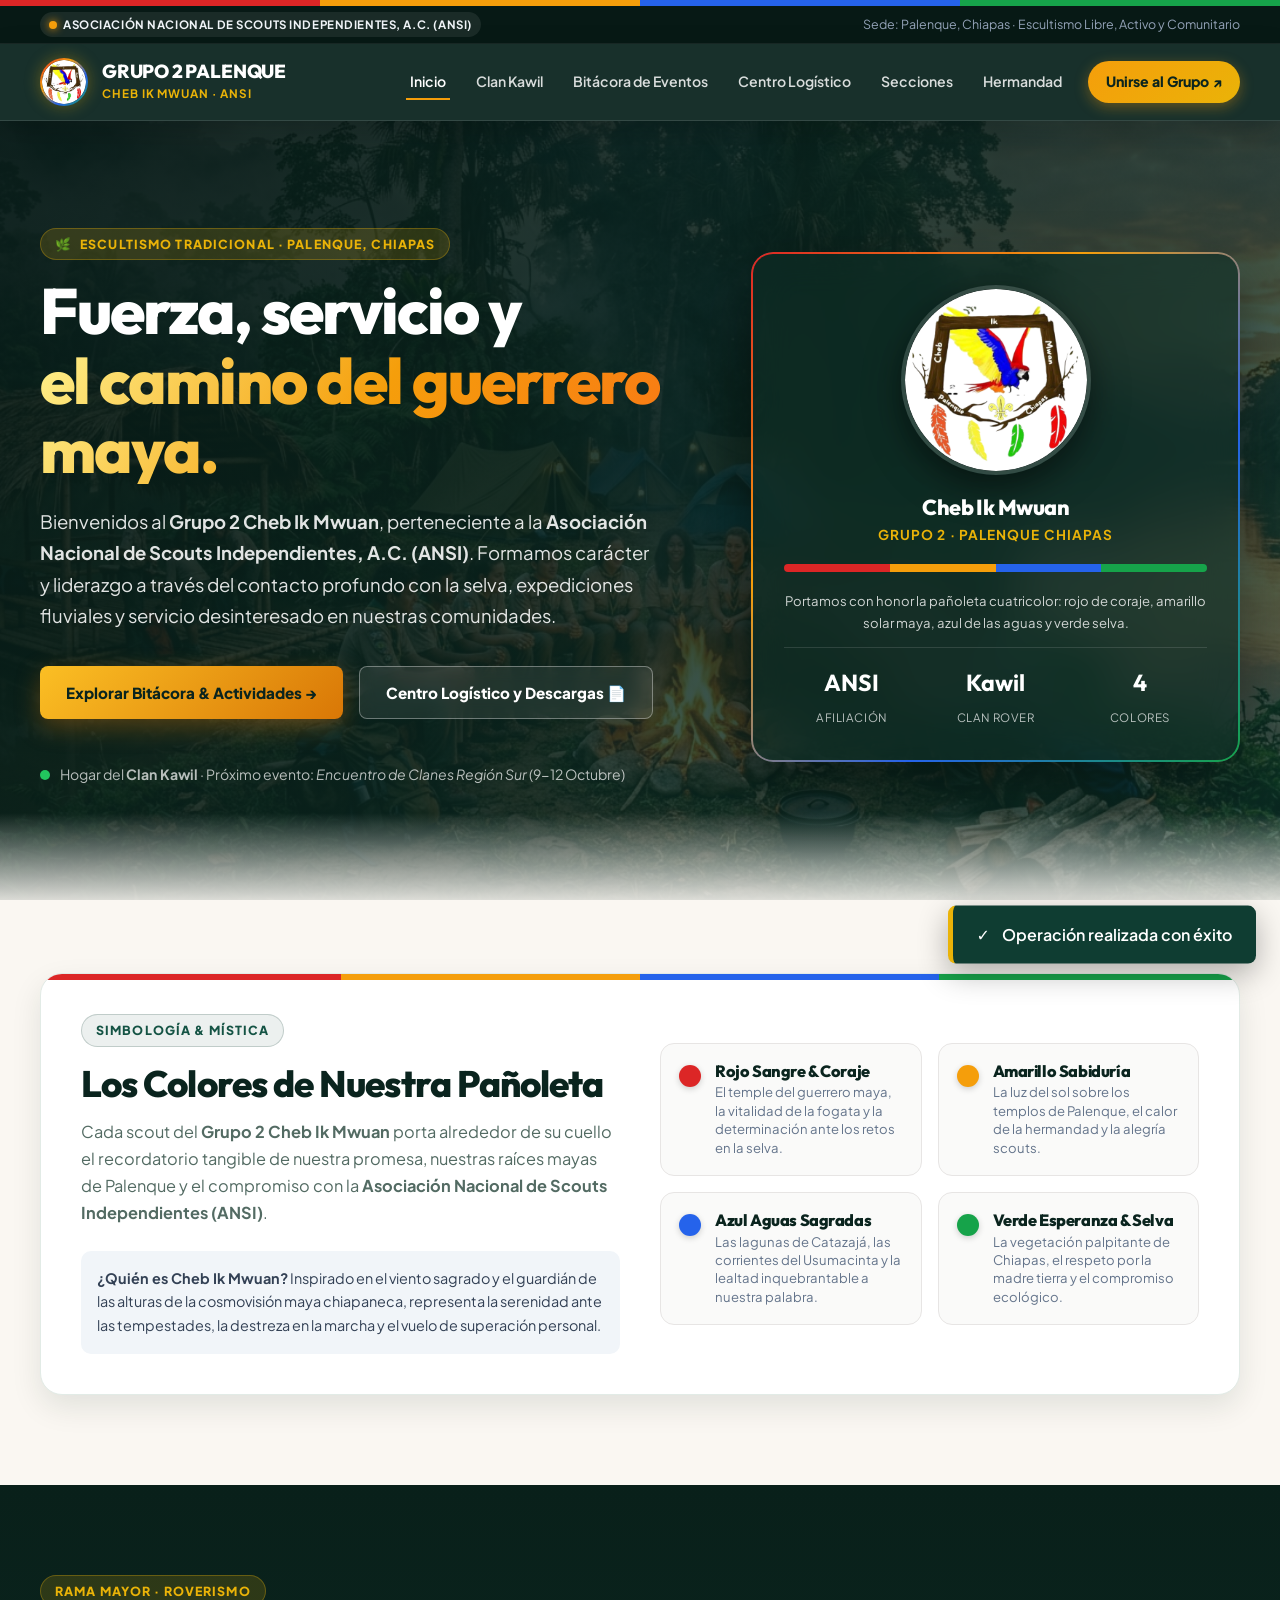
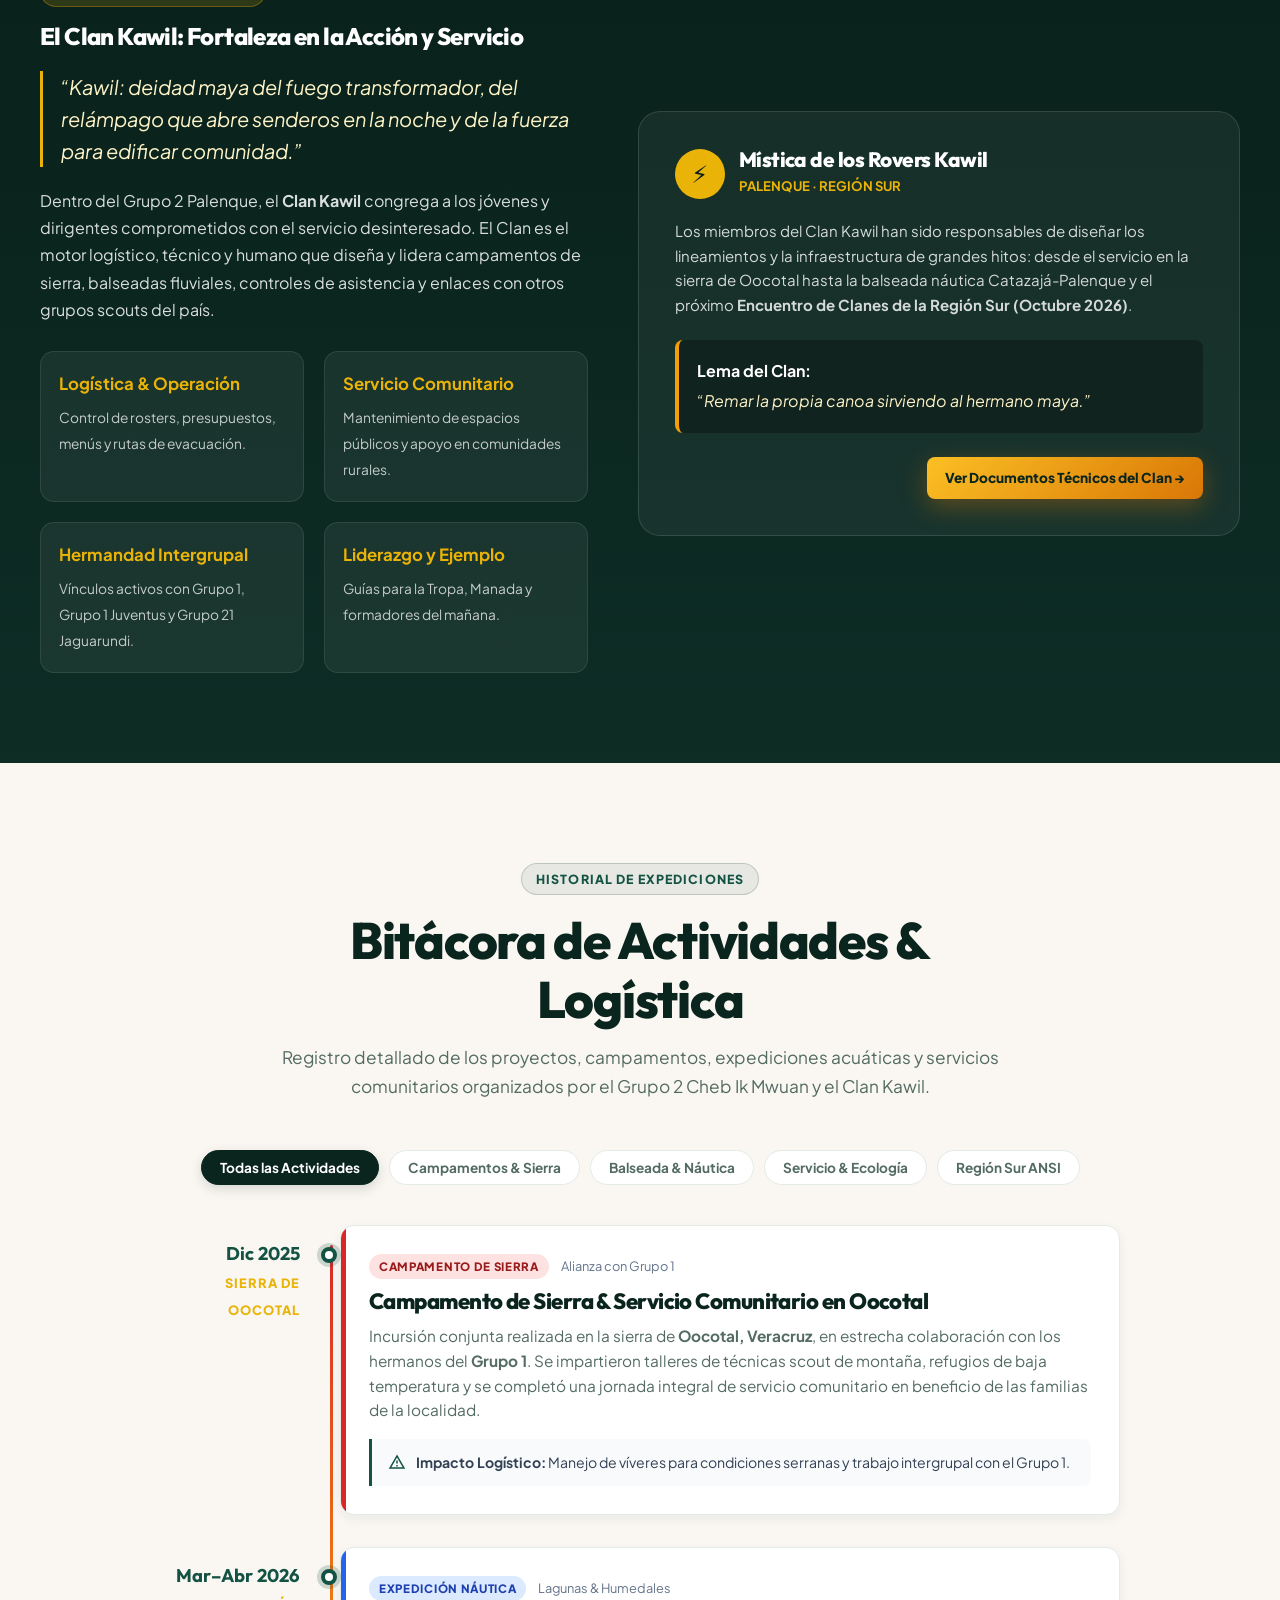
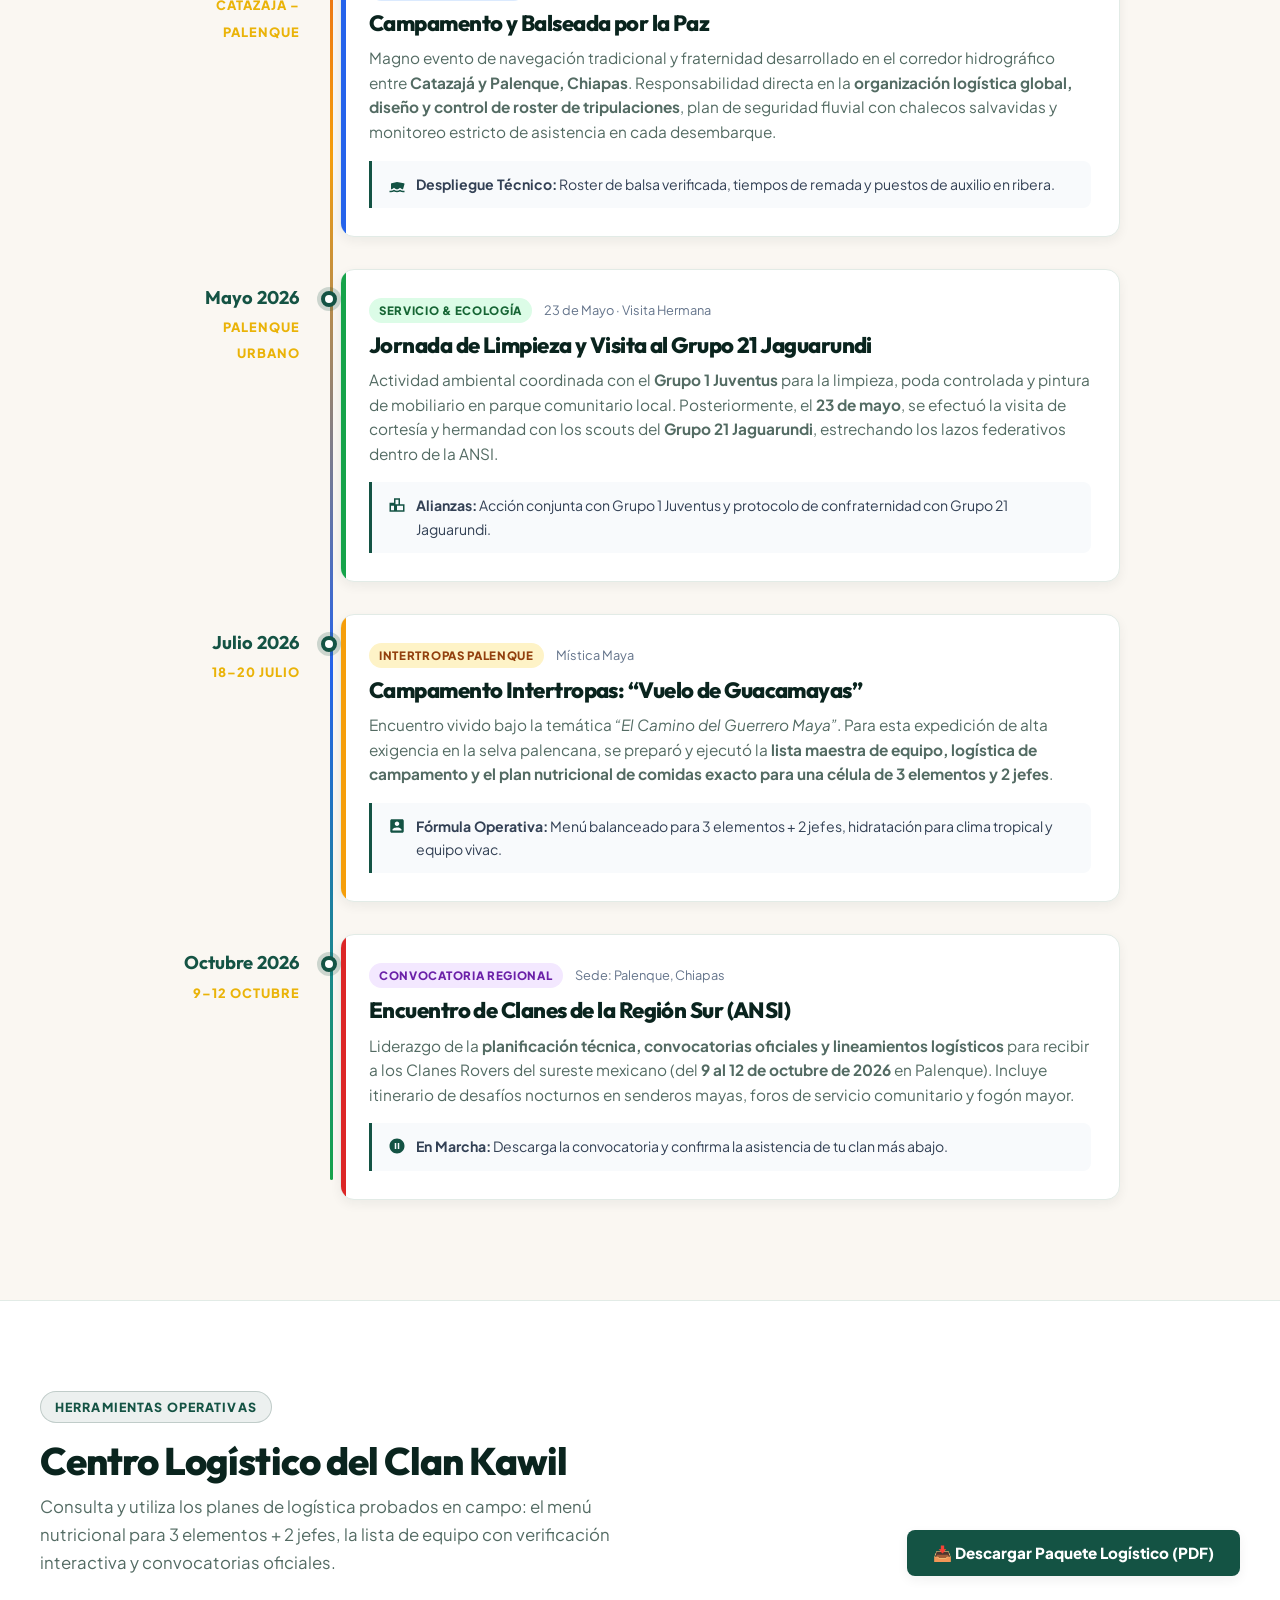
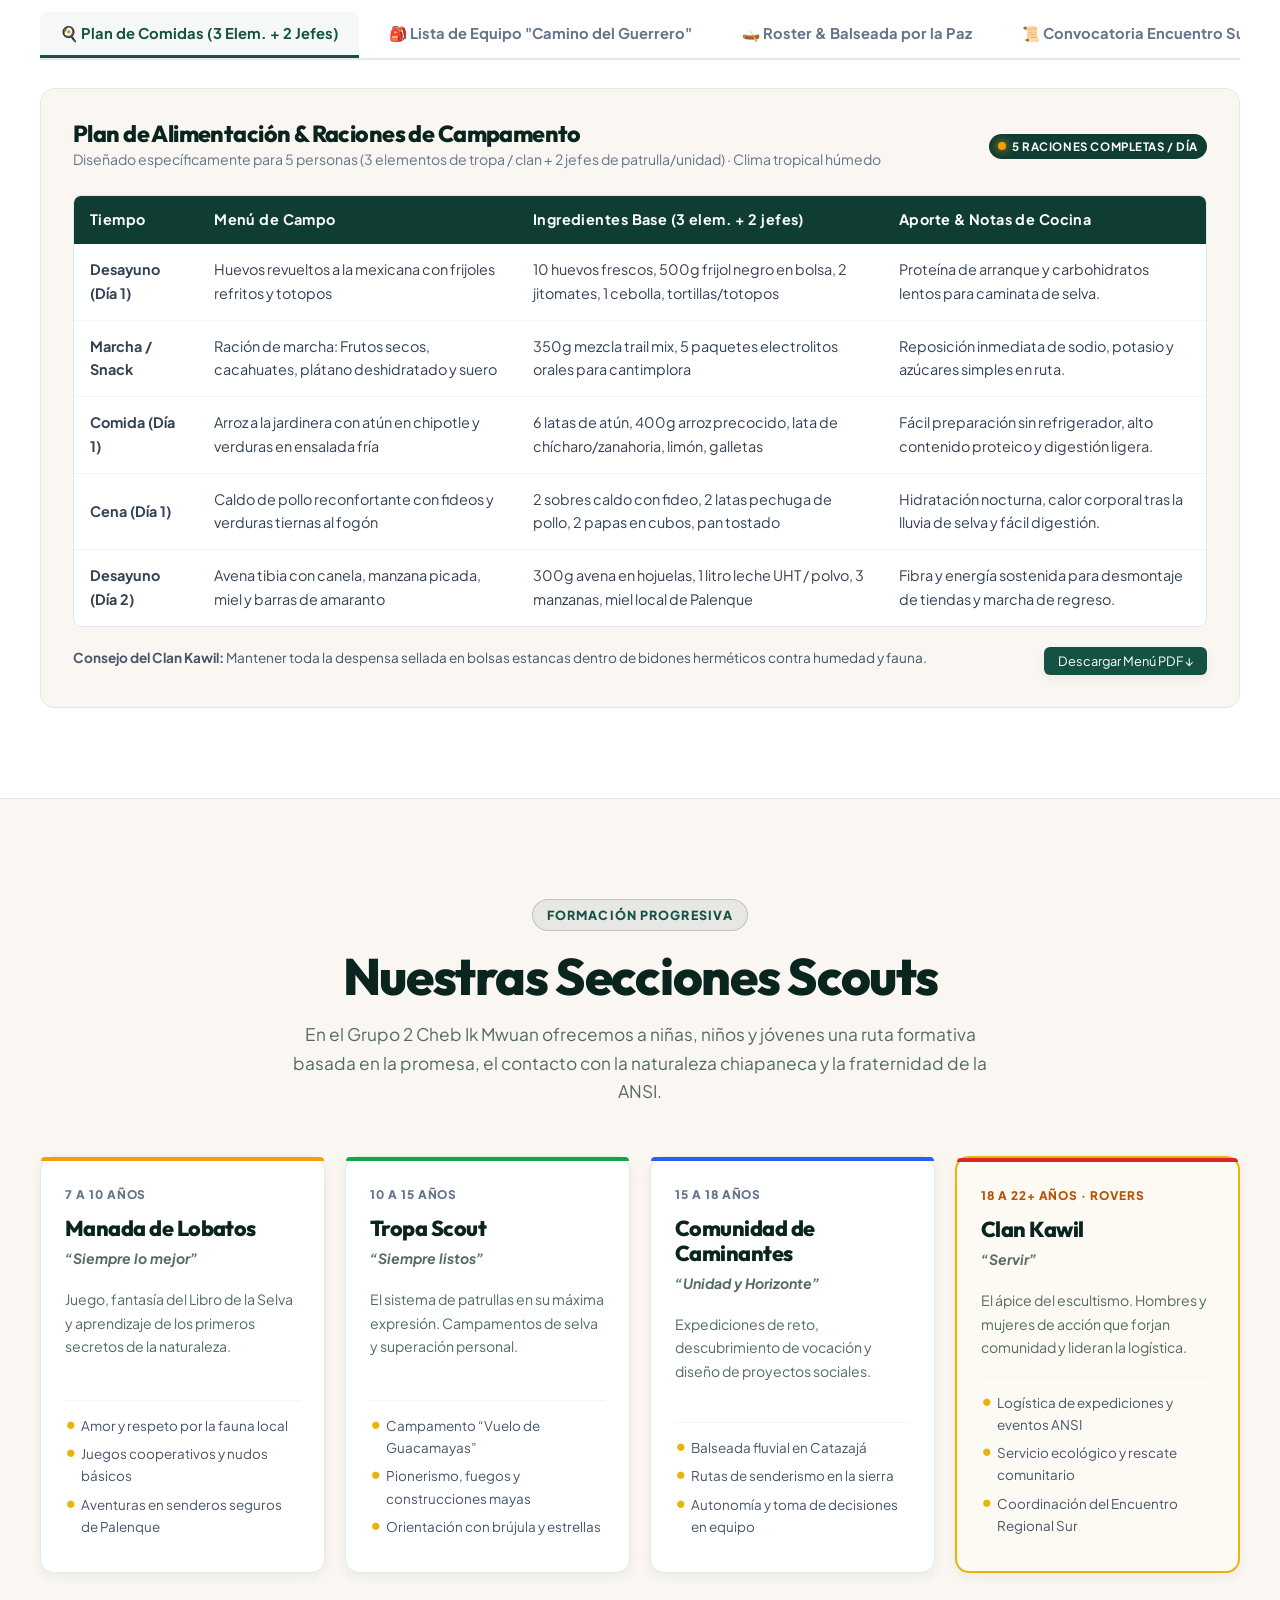
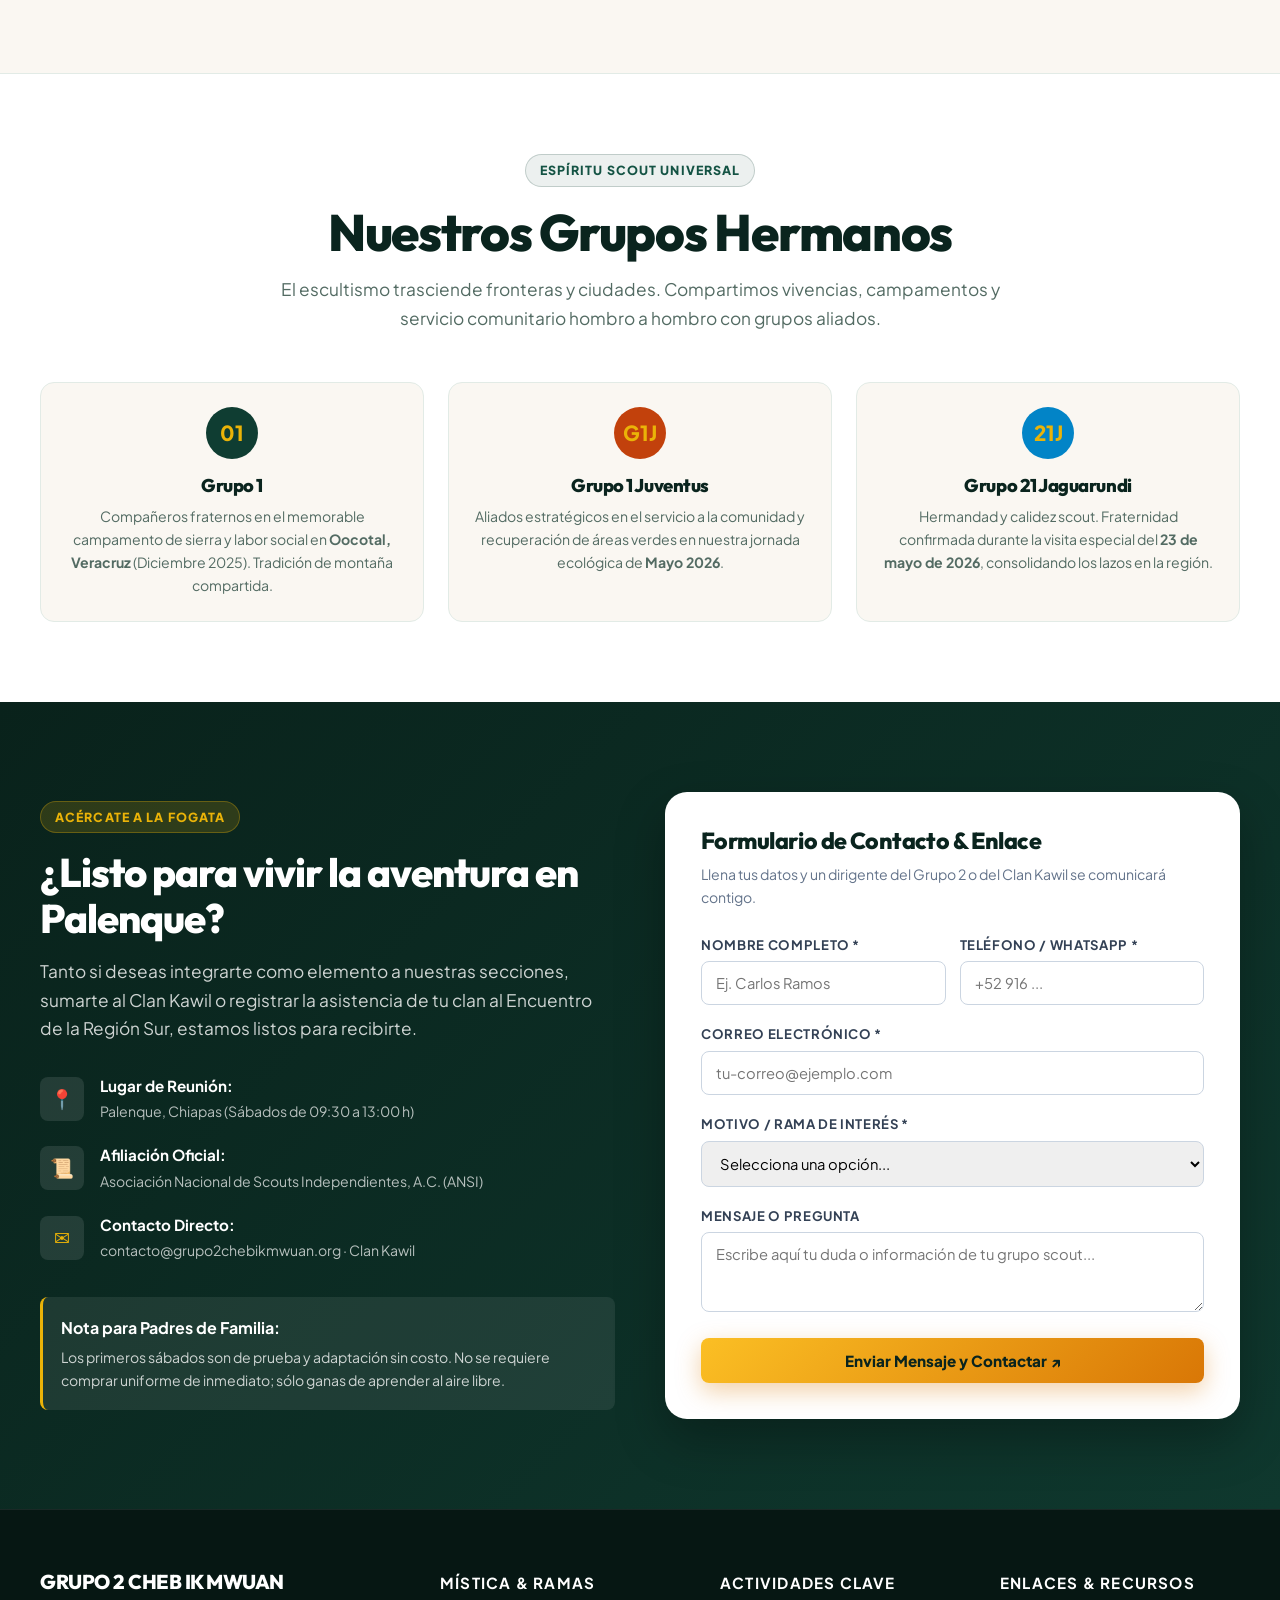
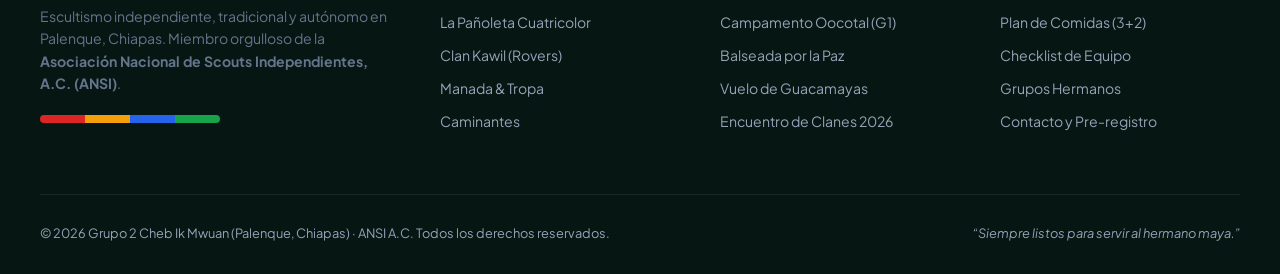
==== commit 51bf2d8c: "feat: Actualizar al logotipo oficial (Logo grupo.png) y configurar reglas de logo en .htaccess" ====
--- a/index.html
+++ b/index.html
@@ -8,13 +8,21 @@
   <meta name="robots" content="index, follow">
   <meta name="theme-color" content="#0d3027">
   <meta name="google-site-verification" content="google01c86b8c989a53b1">
+
+  <!-- Vercel Web Analytics & Speed Insights -->
+  <script>
+    window.va = window.va || function () { (window.vaq = window.vaq || []).push(arguments); };
+    window.si = window.si || function () { (window.siq = window.siq || []).push(arguments); };
+  </script>
+  <script defer src="/_vercel/insights/script.js"></script>
+  <script defer src="/_vercel/speed-insights/script.js"></script>
   
   <!-- Open Graph / Meta -->
   <meta property="og:type" content="website">
   <meta property="og:locale" content="es_MX">
   <meta property="og:title" content="Grupo 2 Cheb Ik Mwuan · Palenque | ANSI Scouts">
   <meta property="og:description" content="Escultismo tradicional e independiente en Palenque, Chiapas. Bitácora de actividades, logística del Clan Kawil, expediciones de balseada y servicio comunitario.">
-  <meta property="og:image" content="assets/chebikmwuan_emblem.jpg">
+  <meta property="og:image" content="assets/logo.png">
   
   <!-- Google Fonts -->
   <link rel="preconnect" href="https://fonts.googleapis.com">
@@ -68,7 +76,7 @@
     <div class="container nav-wrap">
       <a href="#inicio" class="brand" aria-label="Grupo 2 Cheb Ik Mwuan">
         <div class="brand-logo-wrap">
-          <img src="assets/chebikmwuan_emblem.jpg" alt="Insignia bordada Grupo 2 Cheb Ik Mwuan Palenque">
+          <img src="assets/logo.png" alt="Logotipo Oficial Grupo 2 Cheb Ik Mwuan Palenque">
         </div>
         <div class="brand-text">
           <h1>GRUPO 2 PALENQUE</h1>
@@ -114,7 +122,7 @@
 
         <!-- Tarjeta de Insignia Oficial y Pañoleta -->
         <div class="hero-card-emblem">
-          <img src="assets/chebikmwuan_emblem.jpg" alt="Escudo oficial bordado de Cheb Ik Mwuan" class="hero-emblem-img">
+          <img src="assets/logo.png" alt="Logotipo Oficial Cheb Ik Mwuan Palenque" class="hero-emblem-img">
           <h3>Cheb Ik Mwuan</h3>
           <p class="sub">Grupo 2 · Palenque Chiapas</p>
           
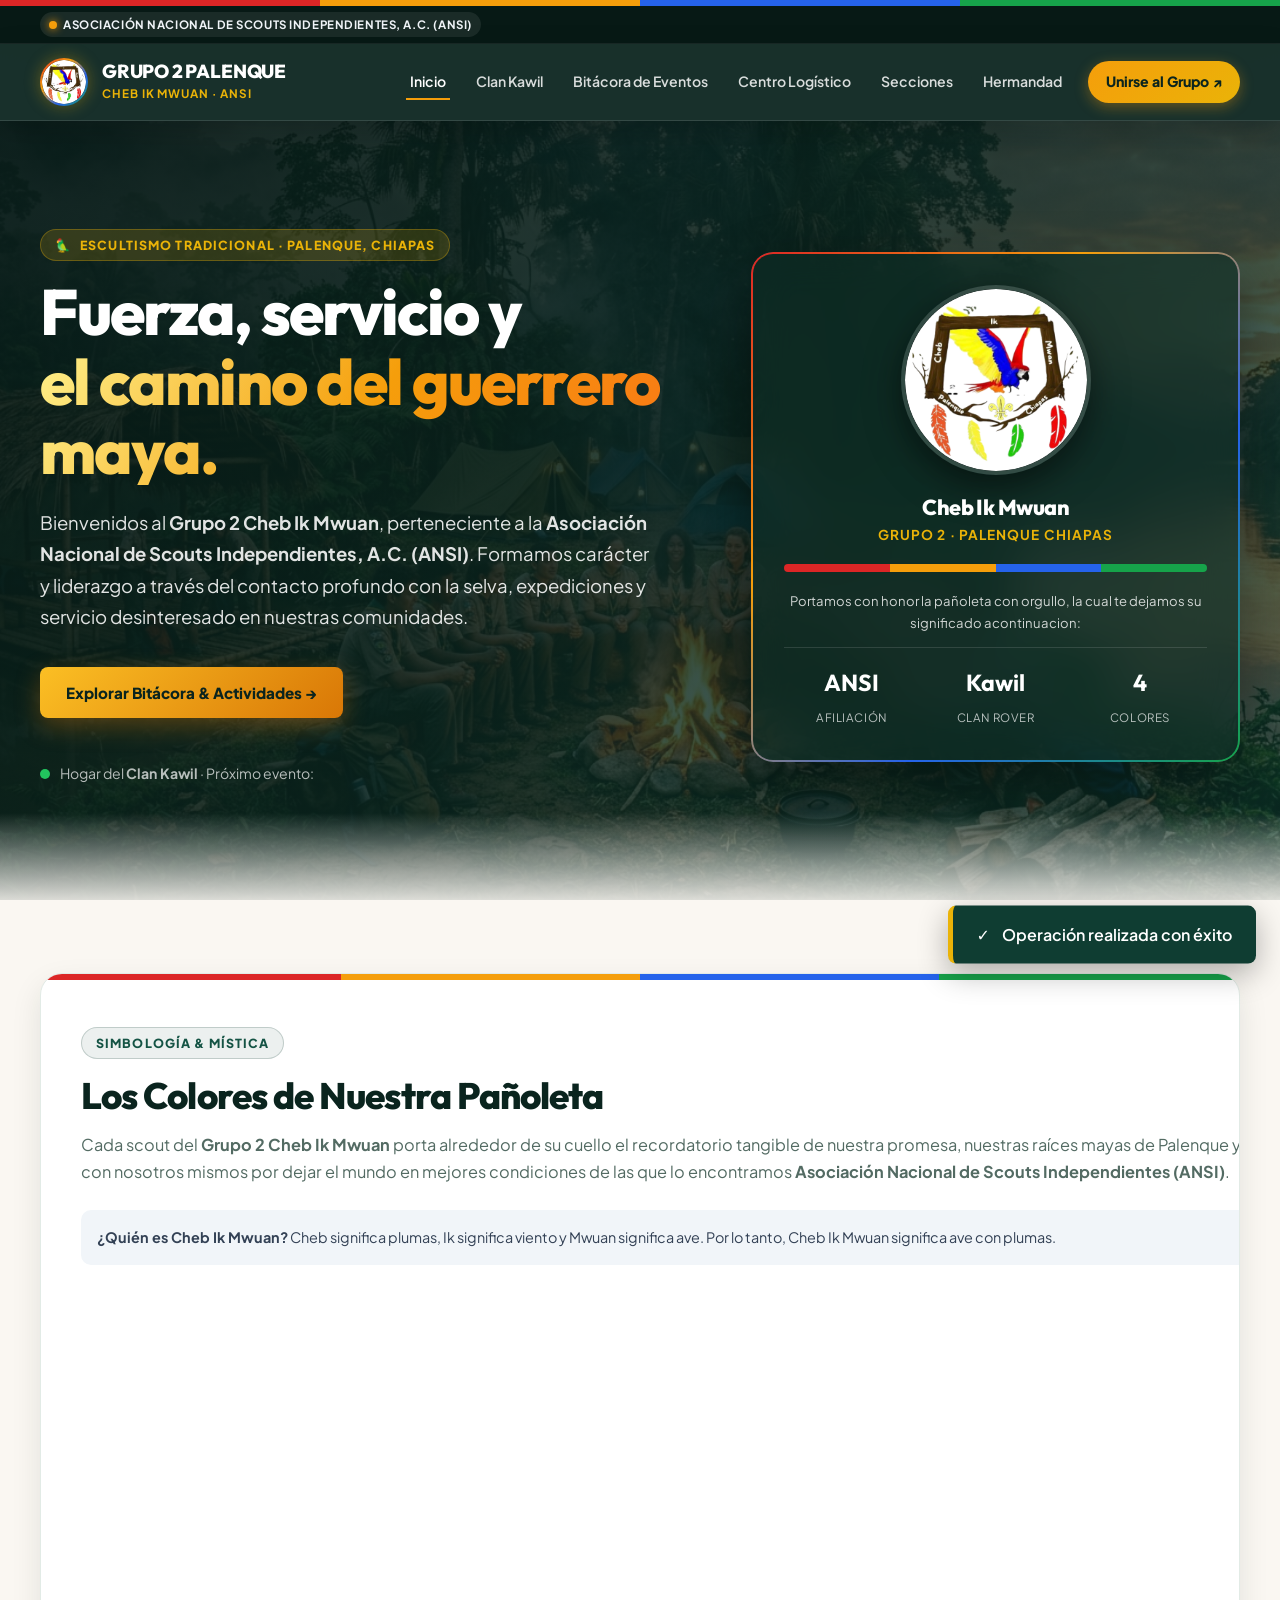
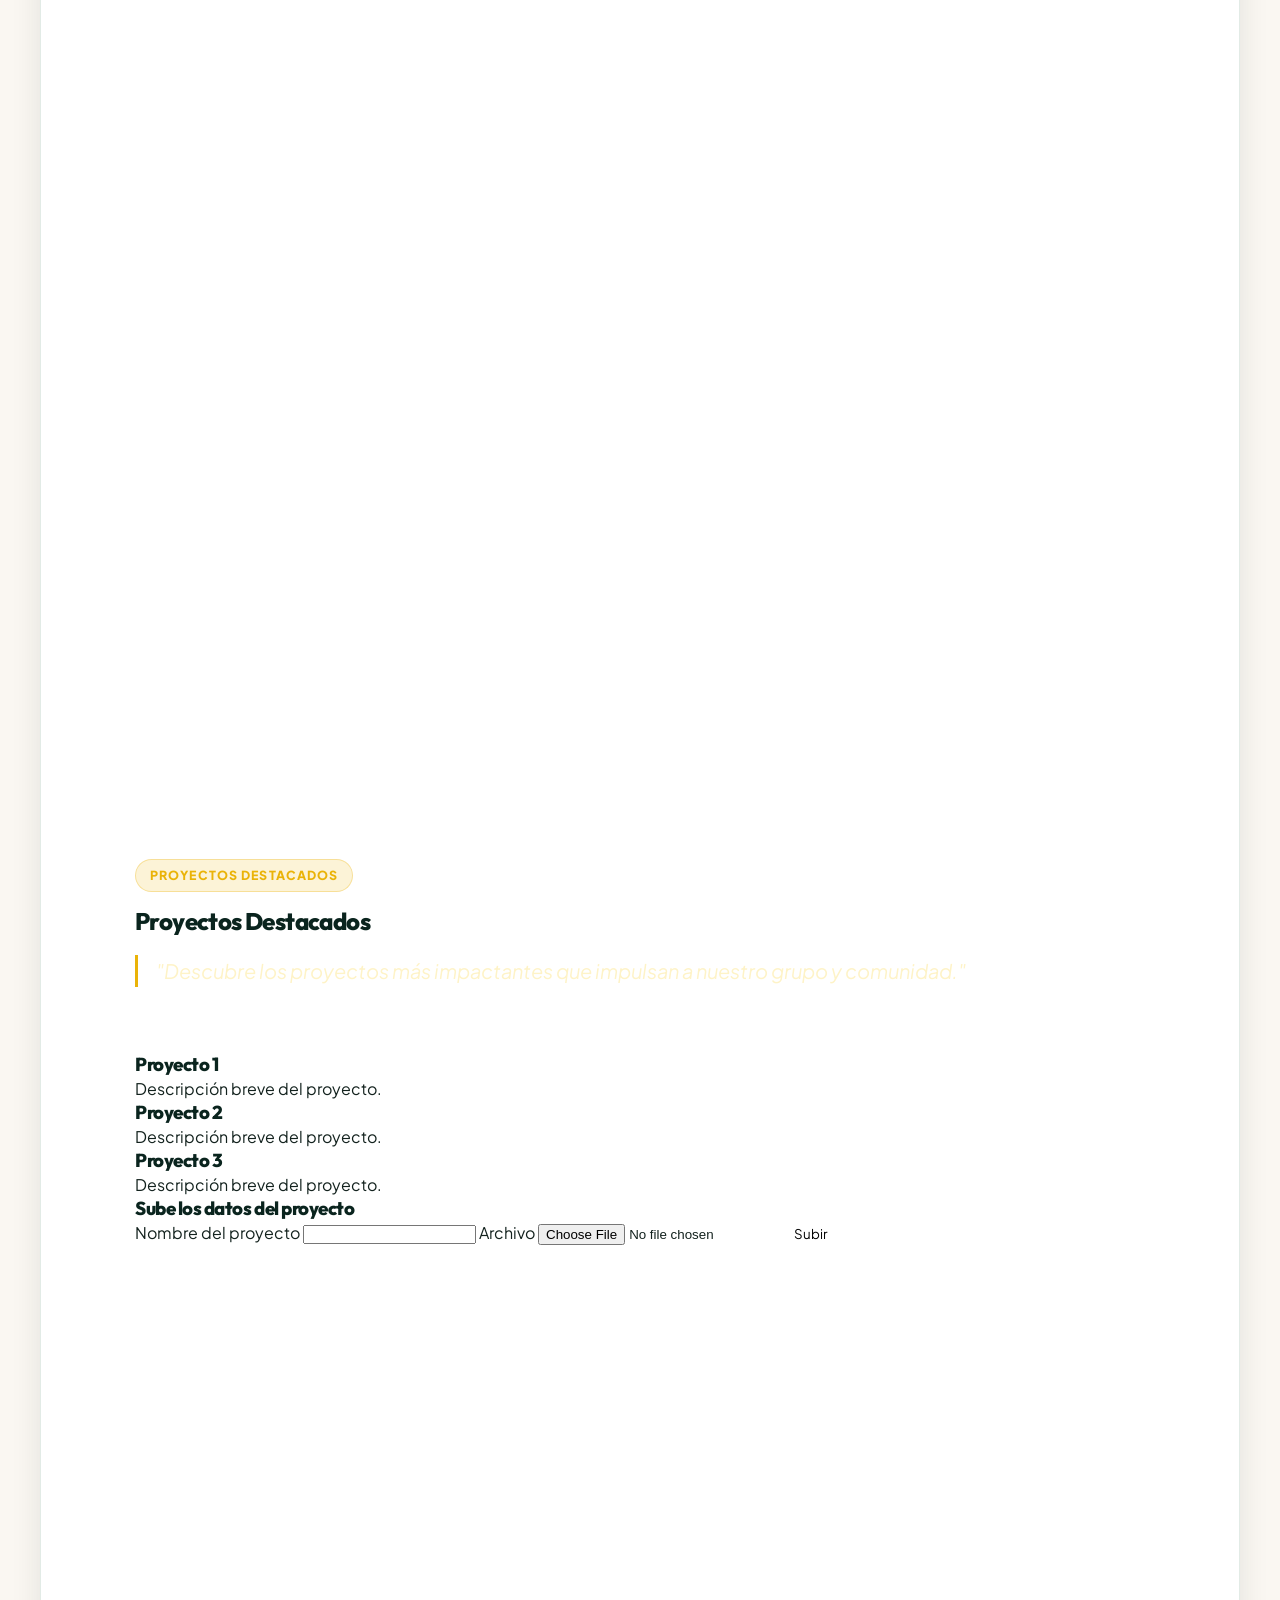
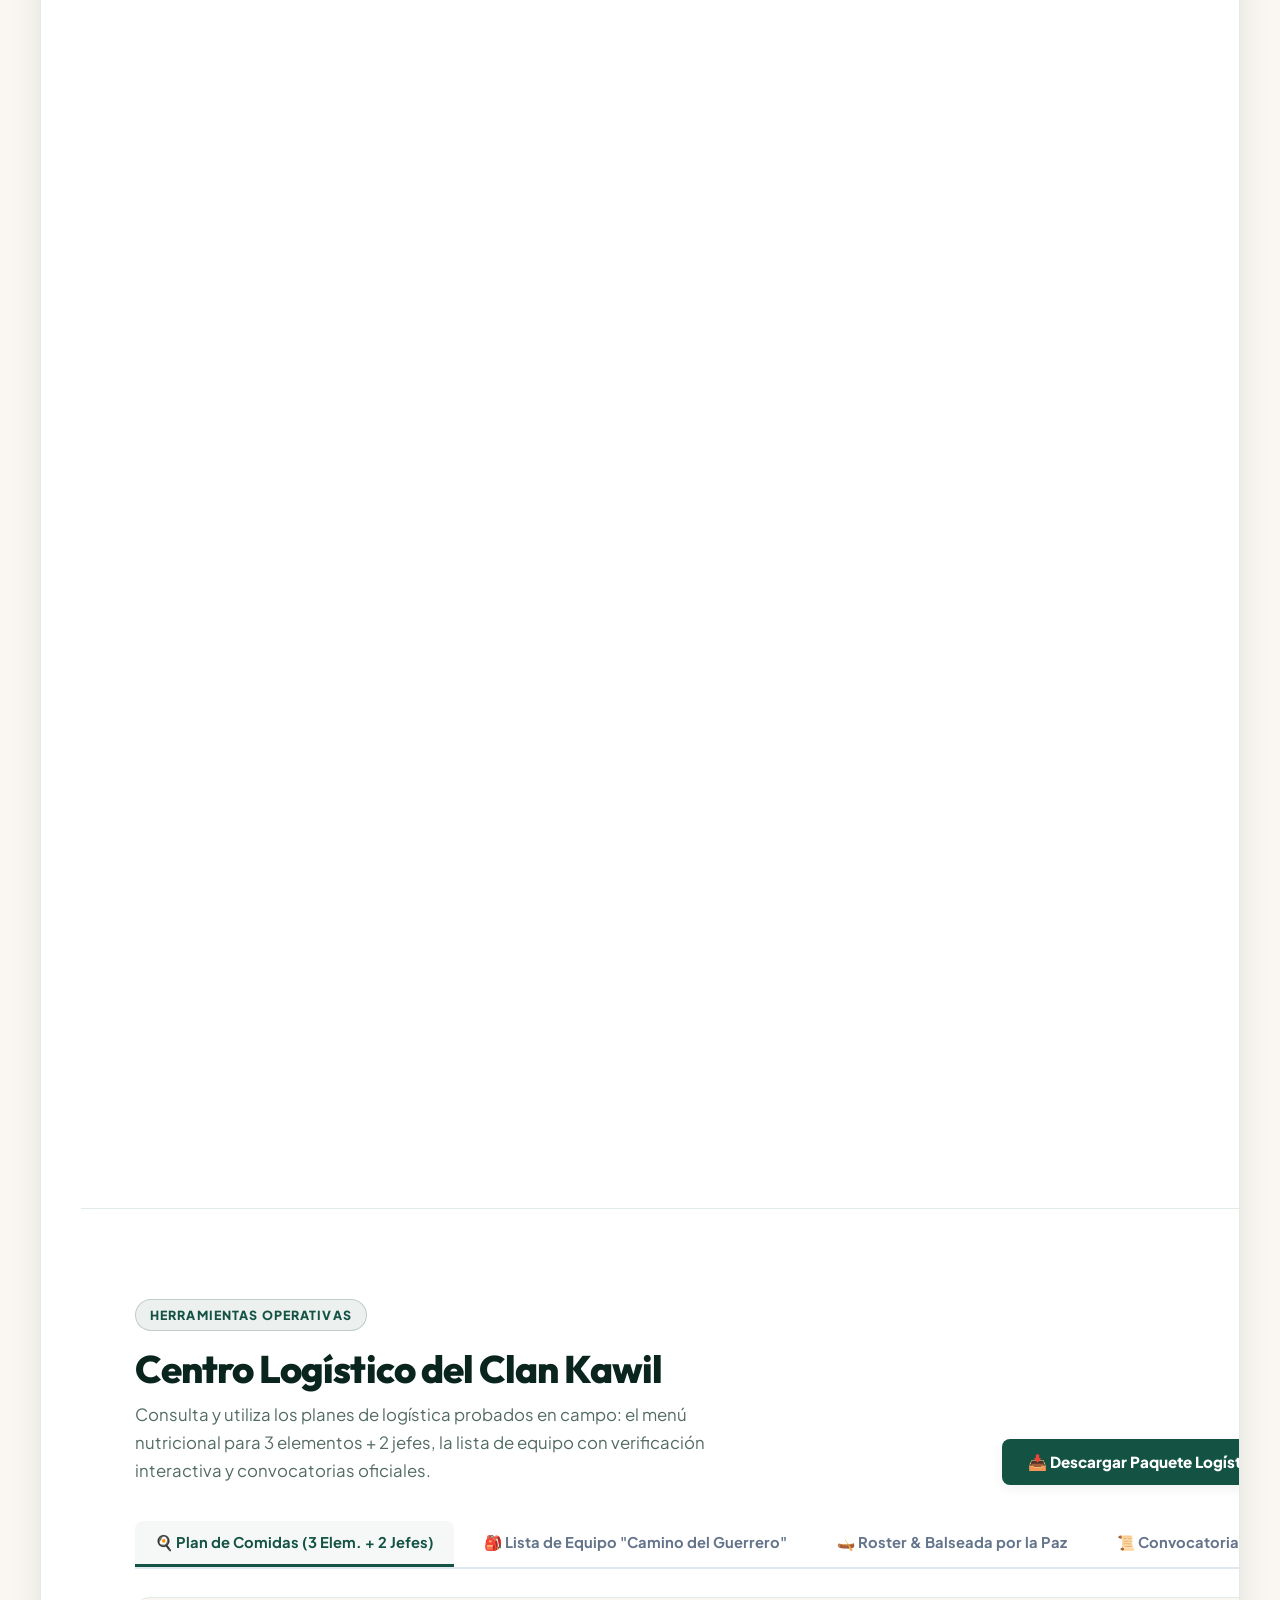
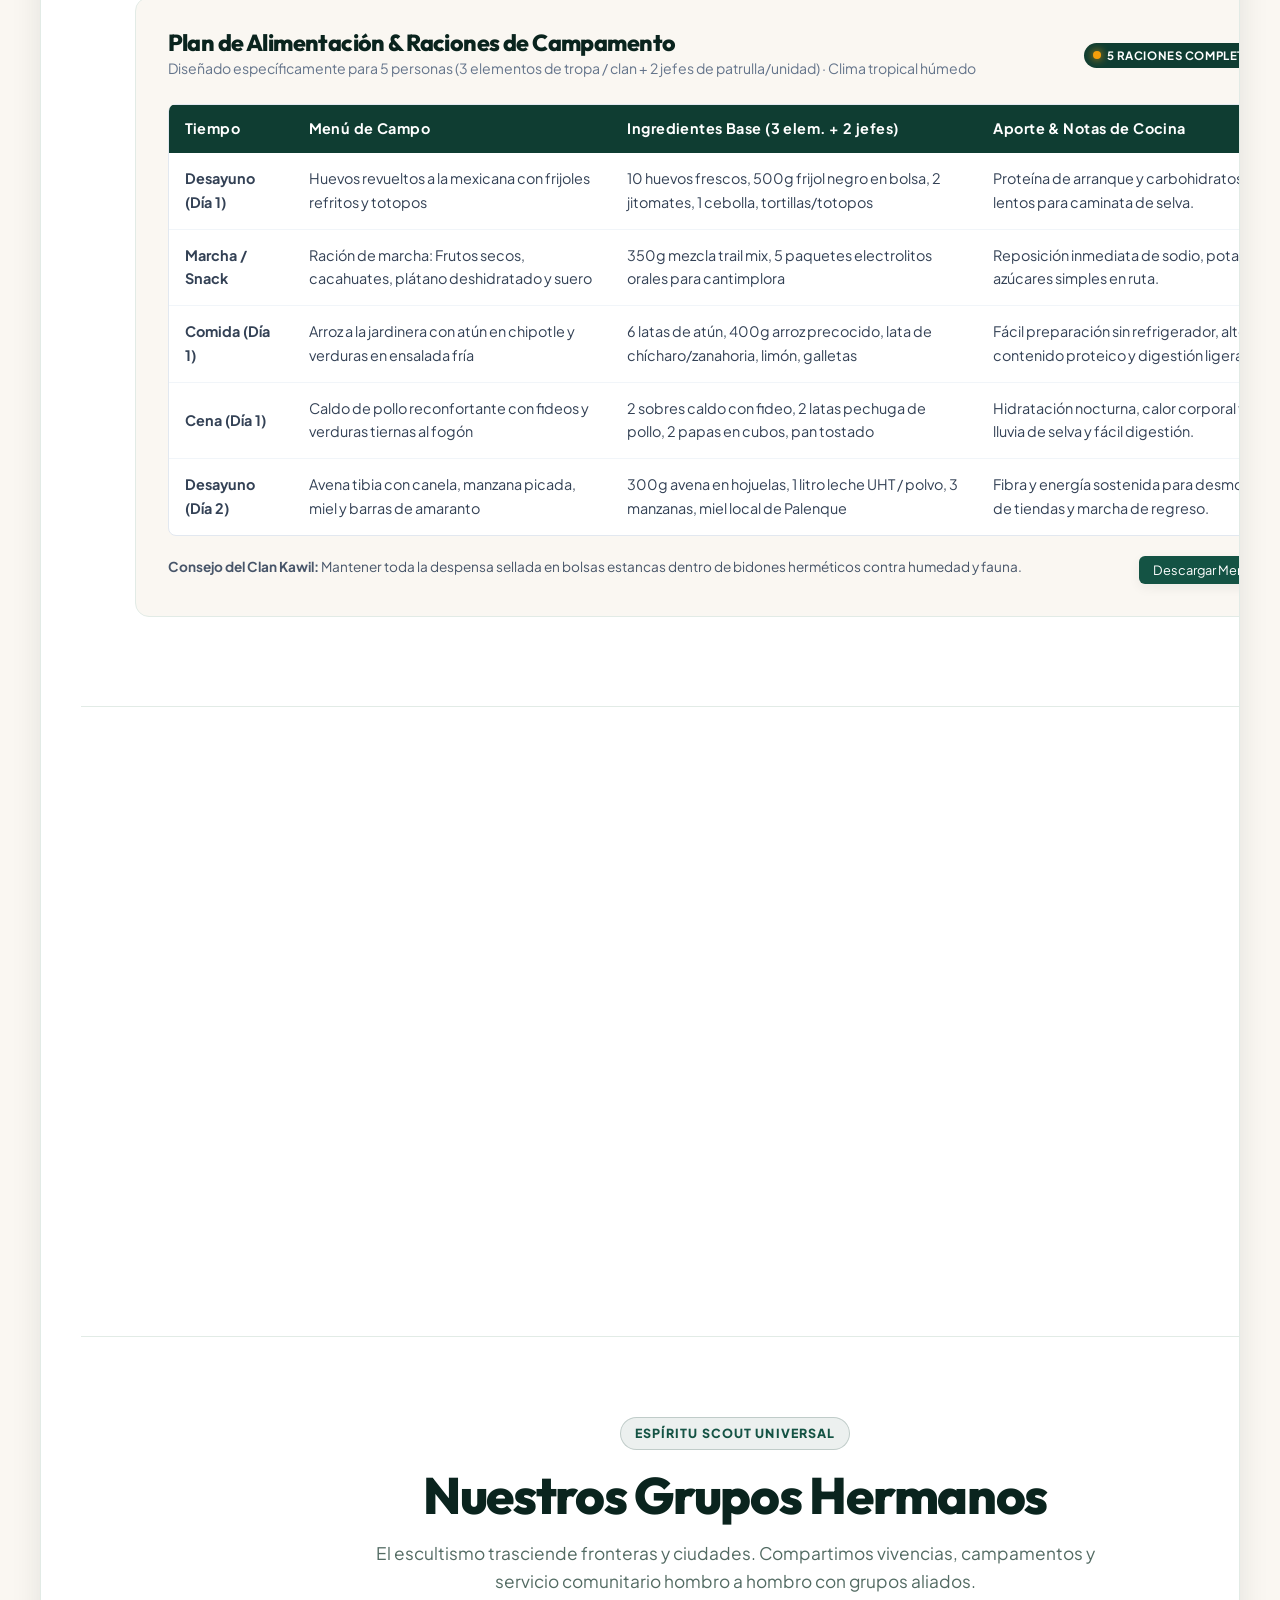
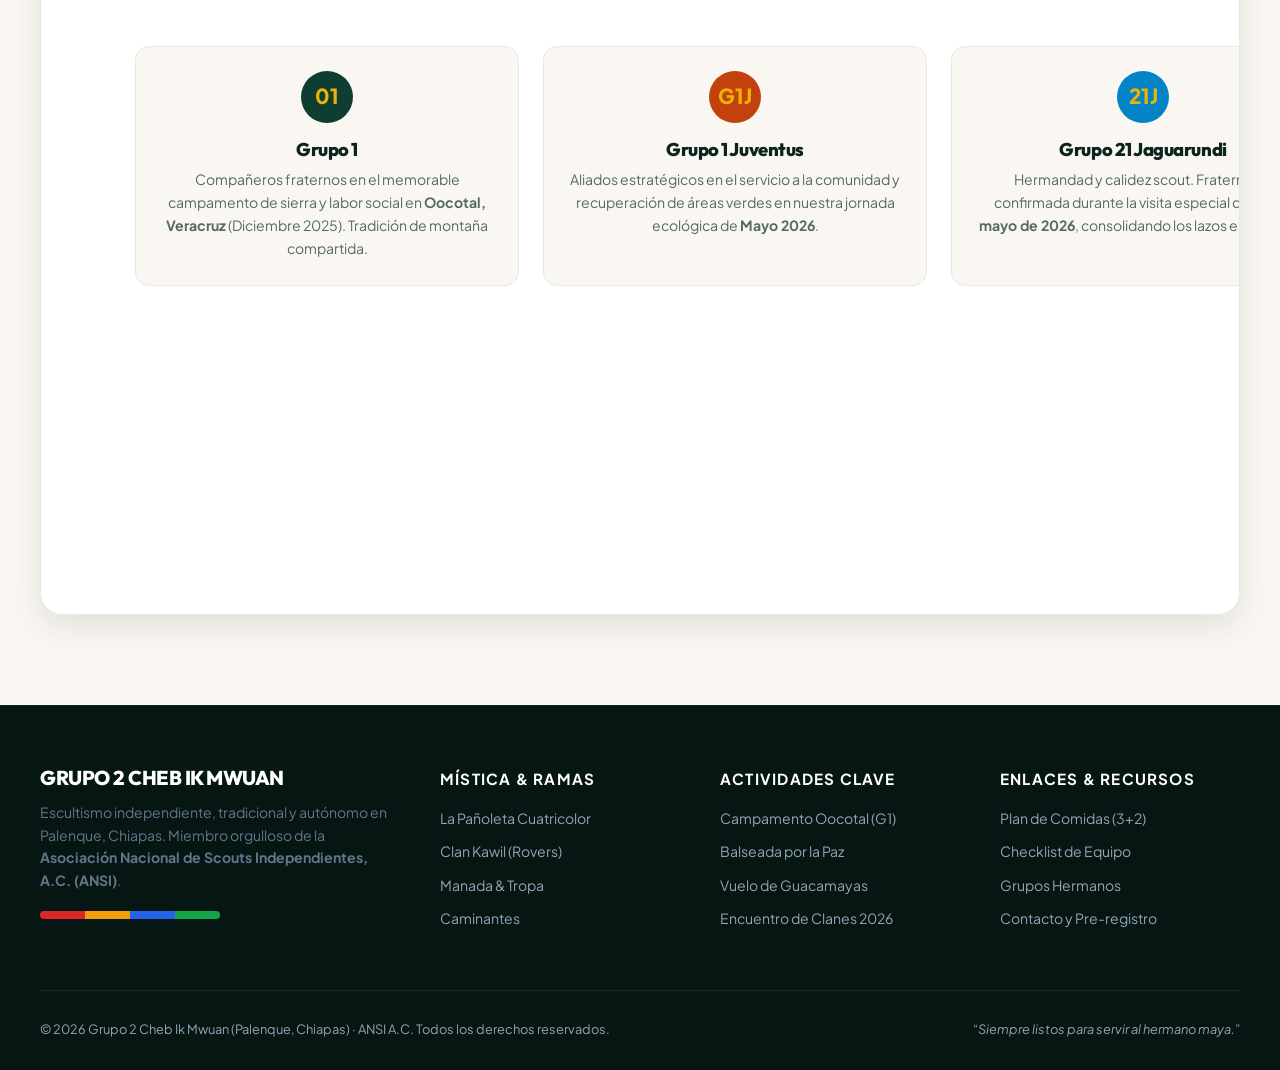
==== commit 660eeea4: "Añadir galería con subida de imágenes" ====
--- a/index.html
+++ b/index.html
@@ -1,33 +1,38 @@
 <!doctype html>
 <html lang="es">
+
 <head>
   <meta charset="utf-8">
   <meta name="viewport" content="width=device-width, initial-scale=1">
   <title>Grupo 2 Cheb Ik Mwuan · Palenque | Scouts Independientes (ANSI)</title>
-  <meta name="description" content="Sitio oficial del Grupo 2 Cheb Ik Mwuan (Grupo 2 Palenque), miembro de la Asociación Nacional de Scouts Independientes, A.C. (ANSI). Hogar del Clan Kawil, aventura, hermandad y servicio en la selva de Chiapas.">
+  <meta name="description"
+    content="Sitio oficial del Grupo 2 Cheb Ik Mwuan (Grupo 2 Palenque), miembro de la Asociación Nacional de Scouts Independientes, A.C. (ANSI). Hogar del Clan Kawil, aventura, hermandad y servicio en la selva de Chiapas.">
   <meta name="robots" content="index, follow">
   <meta name="theme-color" content="#0d3027">
   <meta name="google-site-verification" content="google01c86b8c989a53b1">
 
-  <!-- Vercel Web Analytics & Speed Insights -->
   <script>
+
     window.va = window.va || function () { (window.vaq = window.vaq || []).push(arguments); };
     window.si = window.si || function () { (window.siq = window.siq || []).push(arguments); };
   </script>
   <script defer src="/_vercel/insights/script.js"></script>
   <script defer src="/_vercel/speed-insights/script.js"></script>
-  
+
   <!-- Open Graph / Meta -->
   <meta property="og:type" content="website">
   <meta property="og:locale" content="es_MX">
   <meta property="og:title" content="Grupo 2 Cheb Ik Mwuan · Palenque | ANSI Scouts">
-  <meta property="og:description" content="Escultismo tradicional e independiente en Palenque, Chiapas. Bitácora de actividades, logística del Clan Kawil, expediciones de balseada y servicio comunitario.">
+  <meta property="og:description"
+    content="Escultismo tradicional e independiente en Palenque, Chiapas. Bitácora de actividades, logística del Clan Kawil, expediciones de balseada y servicio comunitario.">
   <meta property="og:image" content="assets/logo.png">
-  
+
   <!-- Google Fonts -->
   <link rel="preconnect" href="https://fonts.googleapis.com">
   <link rel="preconnect" href="https://fonts.gstatic.com" crossorigin>
-  <link href="https://fonts.googleapis.com/css2?family=Outfit:wght@400;500;600;700;800;900&family=Plus+Jakarta+Sans:wght@400;500;600;700&display=swap" rel="stylesheet">
+  <link
+    href="https://fonts.googleapis.com/css2?family=Outfit:wght@400;500;600;700;800;900&family=Plus+Jakarta+Sans:wght@400;500;600;700&display=swap"
+    rel="stylesheet">
 
   <!-- Estilos Centrales -->
   <link rel="stylesheet" href="css/styles.css">
@@ -53,6 +58,7 @@
   }
   </script>
 </head>
+
 <body>
 
   <!-- Franja de los 4 colores de la Pañoleta -->
@@ -67,7 +73,7 @@
   <div class="top-bar">
     <div class="container top-bar-inner">
       <div class="badge-ansi">Asociación Nacional de Scouts Independientes, A.C. (ANSI)</div>
-      <div>Sede: Palenque, Chiapas · Escultismo Libre, Activo y Comunitario</div>
+
     </div>
   </div>
 
@@ -104,19 +110,20 @@
       <div class="container hero-grid">
         <div class="hero-content">
           <div class="eyebrow-tag">
-            <span>🌿</span> Escultismo Tradicional · Palenque, Chiapas
+            <span>🦜</span> Escultismo Tradicional · Palenque, Chiapas
           </div>
           <h1>Fuerza, servicio y <span class="gradient-text">el camino del guerrero maya.</span></h1>
           <p class="hero-lead">
-            Bienvenidos al <strong>Grupo 2 Cheb Ik Mwuan</strong>, perteneciente a la <strong>Asociación Nacional de Scouts Independientes, A.C. (ANSI)</strong>. Formamos carácter y liderazgo a través del contacto profundo con la selva, expediciones fluviales y servicio desinteresado en nuestras comunidades.
+            Bienvenidos al <strong>Grupo 2 Cheb Ik Mwuan</strong>, perteneciente a la <strong>Asociación Nacional de
+              Scouts Independientes, A.C. (ANSI)</strong>. Formamos carácter y liderazgo a través del contacto profundo
+            con la selva, expediciones y servicio desinteresado en nuestras comunidades.
           </p>
           <div class="hero-buttons">
             <a href="pages/bitacora.html" class="btn btn-gold">Explorar Bitácora & Actividades →</a>
-            <a href="pages/logistica.html" class="btn btn-outline">Centro Logístico y Descargas 📄</a>
           </div>
           <div style="font-size: 0.88rem; color: rgba(255,255,255,0.7); display: flex; align-items: center; gap: 10px;">
             <span style="display:inline-block; width:10px; height:10px; border-radius:50%; background: #22c55e;"></span>
-            <span>Hogar del <strong>Clan Kawil</strong> · Próximo evento: <em>Encuentro de Clanes Región Sur</em> (9-12 Octubre)</span>
+            <span>Hogar del <strong>Clan Kawil</strong> · Próximo evento: <em></em> </span>
           </div>
         </div>
 
@@ -125,7 +132,7 @@
           <img src="assets/logo.png" alt="Logotipo Oficial Cheb Ik Mwuan Palenque" class="hero-emblem-img">
           <h3>Cheb Ik Mwuan</h3>
           <p class="sub">Grupo 2 · Palenque Chiapas</p>
-          
+
           <div class="panoleta-strip-mini" title="Nuestra pañoleta: Rojo, Amarillo, Azul y Verde">
             <span class="strip-red"></span>
             <span class="strip-yellow"></span>
@@ -134,7 +141,7 @@
           </div>
 
           <p style="font-size: 0.82rem; color: rgba(255,255,255,0.8); margin-bottom: 14px;">
-            Portamos con honor la pañoleta cuatricolor: rojo de coraje, amarillo solar maya, azul de las aguas y verde selva.
+            Portamos con honor la pañoleta con orgullo, la cual te dejamos su significado acontinuacion:
           </p>
 
           <div class="emblem-stats">
@@ -164,10 +171,14 @@
               <div class="eyebrow-tag tag-light">Simbología & Mística</div>
               <h2>Los Colores de Nuestra Pañoleta</h2>
               <p>
-                Cada scout del <strong>Grupo 2 Cheb Ik Mwuan</strong> porta alrededor de su cuello el recordatorio tangible de nuestra promesa, nuestras raíces mayas de Palenque y el compromiso con la <strong>Asociación Nacional de Scouts Independientes (ANSI)</strong>.
+                Cada scout del <strong>Grupo 2 Cheb Ik Mwuan</strong> porta alrededor de su cuello el recordatorio
+                tangible de nuestra promesa, nuestras raíces mayas de Palenque y el compromiso con nosotros mismos por
+                dejar el mundo en mejores condiciones de las que lo encontramos <strong>Asociación
+                  Nacional de Scouts Independientes (ANSI)</strong>.
               </p>
               <div style="background: #f1f5f9; padding: 16px; border-radius: 10px; font-size: 0.9rem; color: #334155;">
-                <strong>¿Quién es Cheb Ik Mwuan?</strong> Inspirado en el viento sagrado y el guardián de las alturas de la cosmovisión maya chiapaneca, representa la serenidad ante las tempestades, la destreza en la marcha y el vuelo de superación personal.
+                <strong>¿Quién es Cheb Ik Mwuan?</strong> Cheb significa plumas, Ik significa viento y Mwuan significa
+                ave. Por lo tanto, Cheb Ik Mwuan significa ave con plumas.
               </div>
             </div>
 
@@ -176,97 +187,72 @@
               <div class="color-card">
                 <div class="color-pill" style="background: var(--scout-red);"></div>
                 <div>
-                  <h4>Rojo Sangre & Coraje</h4>
-                  <p>El temple del guerrero maya, la vitalidad de la fogata y la determinación ante los retos en la selva.</p>
+                  <h4>Rojo</h4>
+                  <p>Representa al señor Kwil, al fuego, a la pasión, a la guerra, a la sangre que los forma y al fruto
+                    que desean entregar a la sociedad.</p>
                 </div>
               </div>
 
               <div class="color-card">
                 <div class="color-pill" style="background: var(--scout-yellow);"></div>
                 <div>
-                  <h4>Amarillo Sabiduría</h4>
-                  <p>La luz del sol sobre los templos de Palenque, el calor de la hermandad y la alegría scouts.</p>
+                  <h4>Amarillo</h4>
+                  <p>Representa al señor Yumbalam, al sol naciente, a la semilla que se siembra y a la sonrisa de las
+                    infancias.</p>
                 </div>
               </div>
 
               <div class="color-card">
                 <div class="color-pill" style="background: var(--scout-blue);"></div>
                 <div>
-                  <h4>Azul Aguas Sagradas</h4>
-                  <p>Las lagunas de Catazajá, las corrientes del Usumacinta y la lealtad inquebrantable a nuestra palabra.</p>
+                  <h4>Azul</h4>
+                  <p>Representa al señor Chaac, señor del agua y la lluvia, y a la nobleza de ser feliz y scout.</p>
                 </div>
               </div>
 
               <div class="color-card">
                 <div class="color-pill" style="background: var(--scout-green);"></div>
                 <div>
-                  <h4>Verde Esperanza & Selva</h4>
-                  <p>La vegetación palpitante de Chiapas, el respeto por la madre tierra y el compromiso ecológico.</p>
+                  <h4>Verde</h4>
+                  <p>Representa al señor Yumkax, señor de los montes y la selva, así como a la planta que representa a
+                    un joven scout</p>
                 </div>
               </div>
             </div>
-          </div>
-        </div>
-      </div>
-    </section>
-
-    <!-- SECCIÓN CLAN KAWIL (ROVERISMO Y SERVICIO) -->
-    <section id="clan-kawil" class="section-clan">
-      <div class="container clan-grid">
-        <div>
-          <div class="eyebrow-tag">Rama Mayor · Roverismo</div>
-          <h2>El Clan Kawil: Fortaleza en la Acción y Servicio</h2>
-          <p class="clan-quote">
-            “Kawil: deidad maya del fuego transformador, del relámpago que abre senderos en la noche y de la fuerza para edificar comunidad.”
-          </p>
-          <p style="color: rgba(255,255,255,0.85); font-size: 1rem; line-height: 1.7; margin-bottom: 20px;">
-            Dentro del Grupo 2 Palenque, el <strong>Clan Kawil</strong> congrega a los jóvenes y dirigentes comprometidos con el servicio desinteresado. El Clan es el motor logístico, técnico y humano que diseña y lidera campamentos de sierra, balseadas fluviales, controles de asistencia y enlaces con otros grupos scouts del país.
-          </p>
-          <div class="clan-features">
-            <div class="clan-feat-item">
-              <strong>Logística & Operación</strong>
-              <span>Control de rosters, presupuestos, menús y rutas de evacuación.</span>
-            </div>
-            <div class="clan-feat-item">
-              <strong>Servicio Comunitario</strong>
-              <span>Mantenimiento de espacios públicos y apoyo en comunidades rurales.</span>
-            </div>
-            <div class="clan-feat-item">
-              <strong>Hermandad Intergrupal</strong>
-              <span>Vínculos activos con Grupo 1, Grupo 1 Juventus y Grupo 21 Jaguarundi.</span>
-            </div>
-            <div class="clan-feat-item">
-              <strong>Liderazgo y Ejemplo</strong>
-              <span>Guías para la Tropa, Manada y formadores del mañana.</span>
-            </div>
-          </div>
-        </div>
-
-        <div class="clan-badge-display">
-          <div style="display: flex; align-items: center; gap: 14px; margin-bottom: 20px;">
-            <div style="width: 50px; height: 50px; border-radius: 50%; background: var(--maya-gold); display: grid; place-items: center; color: var(--maya-dark); font-size: 1.5rem; font-weight: 900;">
-              ⚡
-            </div>
-            <div>
-              <h3 style="color: #ffffff; font-size: 1.3rem;">Mística de los Rovers Kawil</h3>
-              <span style="color: var(--maya-gold); font-size: 0.82rem; font-weight: 700; text-transform: uppercase;">Palenque · Región Sur</span>
-            </div>
-          </div>
-          
-          <p style="color: rgba(255,255,255,0.82); font-size: 0.94rem; margin-bottom: 22px;">
-            Los miembros del Clan Kawil han sido responsables de diseñar los lineamientos y la infraestructura de grandes hitos: desde el servicio en la sierra de Oocotal hasta la balseada náutica Catazajá-Palenque y el próximo <strong>Encuentro de Clanes de la Región Sur (Octubre 2026)</strong>.
-          </p>
-
-          <div style="background: rgba(0,0,0,0.3); border-radius: var(--radius-sm); padding: 18px; border-left: 4px solid var(--scout-yellow);">
-            <strong style="display: block; color: #ffffff; margin-bottom: 4px;">Lema del Clan:</strong>
-            <span style="font-style: italic; color: var(--maya-sand);">“Remar la propia canoa sirviendo al hermano maya.”</span>
-          </div>
-
-          <div style="margin-top: 24px; text-align: right;">
-            <a href="#logistica" class="btn btn-gold" style="font-size: 0.85rem; padding: 10px 18px;">
-              Ver Documentos Técnicos del Clan →
-            </a>
-          </div>
+           <!-- SECCIÓN PROYECTOS DESTACADOS -->
+    <section id="proyectos-destacados" class="section-proyectos">
+      <div class="container">
+        <div class="eyebrow-tag">Proyectos Destacados</div>
+        <h2>Proyectos Destacados</h2>
+        <p class="clan-quote">
+          "Descubre los proyectos más impactantes que impulsan a nuestro grupo y comunidad."
+        </p>
+        <p style="color: rgba(255,255,255,0.85); font-size: 1rem; line-height: 1.7; margin-bottom: 20px;">
+          Estos proyectos reflejan nuestro compromiso con el servicio, la innovación y la cultura maya.
+        </p>
+        <div class="projects-grid">
+          <div class="project-card">
+            <h3>Proyecto 1</h3>
+            <p>Descripción breve del proyecto.</p>
+          </div>
+          <div class="project-card">
+            <h3>Proyecto 2</h3>
+            <p>Descripción breve del proyecto.</p>
+          </div>
+          <div class="project-card">
+            <h3>Proyecto 3</h3>
+            <p>Descripción breve del proyecto.</p>
+          </div>
+        </div>
+        <div class="upload-section">
+          <h3>Sube los datos del proyecto</h3>
+          <form action="#" method="post" enctype="multipart/form-data">
+            <label for="project-name">Nombre del proyecto</label>
+            <input type="text" id="project-name" name="project-name" required>
+            <label for="project-file">Archivo</label>
+            <input type="file" id="project-file" name="project-file" accept=".pdf,.docx,.xlsx" required>
+            <button type="submit" class="btn-primary">Subir</button>
+          </form>
         </div>
       </div>
     </section>
@@ -278,7 +264,8 @@
           <div class="eyebrow-tag tag-light">Historial de Expediciones</div>
           <h2>Bitácora de Actividades & Logística</h2>
           <p>
-            Registro detallado de los proyectos, campamentos, expediciones acuáticas y servicios comunitarios organizados por el Grupo 2 Cheb Ik Mwuan y el Clan Kawil.
+            Registro detallado de los proyectos, campamentos, expediciones acuáticas y servicios comunitarios
+            organizados por el Grupo 2 Cheb Ik Mwuan y el Clan Kawil.
           </p>
         </div>
 
@@ -309,11 +296,17 @@
               </div>
               <h3>Campamento de Sierra & Servicio Comunitario en Oocotal</h3>
               <p>
-                Incursión conjunta realizada en la sierra de <strong>Oocotal, Veracruz</strong>, en estrecha colaboración con los hermanos del <strong>Grupo 1</strong>. Se impartieron talleres de técnicas scout de montaña, refugios de baja temperatura y se completó una jornada integral de servicio comunitario en beneficio de las familias de la localidad.
+                Incursión conjunta realizada en la sierra de <strong>Oocotal, Veracruz</strong>, en estrecha
+                colaboración con los hermanos del <strong>Grupo 1</strong>. Se impartieron talleres de técnicas scout de
+                montaña, refugios de baja temperatura y se completó una jornada integral de servicio comunitario en
+                beneficio de las familias de la localidad.
               </p>
               <div class="timeline-highlight-box">
-                <svg viewBox="0 0 24 24"><path d="M12 2L1 21h22L12 2zm0 3.99L19.53 19H4.47L12 5.99zM11 16h2v2h-2zm0-6h2v4h-2z"/></svg>
-                <span><strong>Impacto Logístico:</strong> Manejo de víveres para condiciones serranas y trabajo intergrupal con el Grupo 1.</span>
+                <svg viewBox="0 0 24 24">
+                  <path d="M12 2L1 21h22L12 2zm0 3.99L19.53 19H4.47L12 5.99zM11 16h2v2h-2zm0-6h2v4h-2z" />
+                </svg>
+                <span><strong>Impacto Logístico:</strong> Manejo de víveres para condiciones serranas y trabajo
+                  intergrupal con el Grupo 1.</span>
               </div>
             </div>
           </article>
@@ -333,11 +326,18 @@
               </div>
               <h3>Campamento y Balseada por la Paz</h3>
               <p>
-                Magno evento de navegación tradicional y fraternidad desarrollado en el corredor hidrográfico entre <strong>Catazajá y Palenque, Chiapas</strong>. Responsabilidad directa en la <strong>organización logística global, diseño y control de roster de tripulaciones</strong>, plan de seguridad fluvial con chalecos salvavidas y monitoreo estricto de asistencia en cada desembarque.
+                Magno evento de navegación tradicional y fraternidad desarrollado en el corredor hidrográfico entre
+                <strong>Catazajá y Palenque, Chiapas</strong>. Responsabilidad directa en la <strong>organización
+                  logística global, diseño y control de roster de tripulaciones</strong>, plan de seguridad fluvial con
+                chalecos salvavidas y monitoreo estricto de asistencia en cada desembarque.
               </p>
               <div class="timeline-highlight-box">
-                <svg viewBox="0 0 24 24"><path d="M20 21c-1.39 0-2.78-.47-4-1.32-2.44 1.71-5.56 1.71-8 0C6.78 20.53 5.39 21 4 21H2v2h2c1.38 0 2.74-.35 4-.99 2.52 1.29 5.48 1.29 8 0 1.26.65 2.62.99 4 .99h2v-2h-2zM3.95 19H4c1.6 0 3.02-.88 4-2 .98 1.12 2.4 2 4 2s3.02-.88 4-2c.98 1.12 2.4 2 4 2h.05l1.89-6.68c.08-.26.06-.54-.06-.78s-.33-.41-.6-.47L12 9.27l-7.28 1.8c-.27.06-.48.23-.6.47s-.14.52-.06.78L3.95 19z"/></svg>
-                <span><strong>Despliegue Técnico:</strong> Roster de balsa verificada, tiempos de remada y puestos de auxilio en ribera.</span>
+                <svg viewBox="0 0 24 24">
+                  <path
+                    d="M20 21c-1.39 0-2.78-.47-4-1.32-2.44 1.71-5.56 1.71-8 0C6.78 20.53 5.39 21 4 21H2v2h2c1.38 0 2.74-.35 4-.99 2.52 1.29 5.48 1.29 8 0 1.26.65 2.62.99 4 .99h2v-2h-2zM3.95 19H4c1.6 0 3.02-.88 4-2 .98 1.12 2.4 2 4 2s3.02-.88 4-2c.98 1.12 2.4 2 4 2h.05l1.89-6.68c.08-.26.06-.54-.06-.78s-.33-.41-.6-.47L12 9.27l-7.28 1.8c-.27.06-.48.23-.6.47s-.14.52-.06.78L3.95 19z" />
+                </svg>
+                <span><strong>Despliegue Técnico:</strong> Roster de balsa verificada, tiempos de remada y puestos de
+                  auxilio en ribera.</span>
               </div>
             </div>
           </article>
@@ -357,11 +357,17 @@
               </div>
               <h3>Jornada de Limpieza y Visita al Grupo 21 Jaguarundi</h3>
               <p>
-                Actividad ambiental coordinada con el <strong>Grupo 1 Juventus</strong> para la limpieza, poda controlada y pintura de mobiliario en parque comunitario local. Posteriormente, el <strong>23 de mayo</strong>, se efectuó la visita de cortesía y hermandad con los scouts del <strong>Grupo 21 Jaguarundi</strong>, estrechando los lazos federativos dentro de la ANSI.
+                Actividad ambiental coordinada con el <strong>Grupo 1 Juventus</strong> para la limpieza, poda
+                controlada y pintura de mobiliario en parque comunitario local. Posteriormente, el <strong>23 de
+                  mayo</strong>, se efectuó la visita de cortesía y hermandad con los scouts del <strong>Grupo 21
+                  Jaguarundi</strong>, estrechando los lazos federativos dentro de la ANSI.
               </p>
               <div class="timeline-highlight-box">
-                <svg viewBox="0 0 24 24"><path d="M16 11V3H8v6H2v12h20V11h-6zm-6-6h4v6h-4V5zm-6 8h4v6H4v-6zm16 6h-8v-6h8v6z"/></svg>
-                <span><strong>Alianzas:</strong> Acción conjunta con Grupo 1 Juventus y protocolo de confraternidad con Grupo 21 Jaguarundi.</span>
+                <svg viewBox="0 0 24 24">
+                  <path d="M16 11V3H8v6H2v12h20V11h-6zm-6-6h4v6h-4V5zm-6 8h4v6H4v-6zm16 6h-8v-6h8v6z" />
+                </svg>
+                <span><strong>Alianzas:</strong> Acción conjunta con Grupo 1 Juventus y protocolo de confraternidad con
+                  Grupo 21 Jaguarundi.</span>
               </div>
             </div>
           </article>
@@ -381,11 +387,17 @@
               </div>
               <h3>Campamento Intertropas: “Vuelo de Guacamayas”</h3>
               <p>
-                Encuentro vivido bajo la temática <em>“El Camino del Guerrero Maya”</em>. Para esta expedición de alta exigencia en la selva palencana, se preparó y ejecutó la <strong>lista maestra de equipo, logística de campamento y el plan nutricional de comidas exacto para una célula de 3 elementos y 2 jefes</strong>.
+                Encuentro vivido bajo la temática <em>“El Camino del Guerrero Maya”</em>. Para esta expedición de alta
+                exigencia en la selva palencana, se preparó y ejecutó la <strong>lista maestra de equipo, logística de
+                  campamento y el plan nutricional de comidas exacto para una célula de 3 elementos y 2 jefes</strong>.
               </p>
               <div class="timeline-highlight-box">
-                <svg viewBox="0 0 24 24"><path d="M19 3H5c-1.1 0-2 .9-2 2v14c0 1.1.9 2 2 2h14c1.1 0 2-.9 2-2V5c0-1.1-.9-2-2-2zm-7 3c1.66 0 3 1.34 3 3s-1.34 3-3 3-3-1.34-3-3 1.34-3 3-3zm6 12H6v-1c0-2 4-3.1 6-3.1s6 1.1 6 3.1v1z"/></svg>
-                <span><strong>Fórmula Operativa:</strong> Menú balanceado para 3 elementos + 2 jefes, hidratación para clima tropical y equipo vivac.</span>
+                <svg viewBox="0 0 24 24">
+                  <path
+                    d="M19 3H5c-1.1 0-2 .9-2 2v14c0 1.1.9 2 2 2h14c1.1 0 2-.9 2-2V5c0-1.1-.9-2-2-2zm-7 3c1.66 0 3 1.34 3 3s-1.34 3-3 3-3-1.34-3-3 1.34-3 3-3zm6 12H6v-1c0-2 4-3.1 6-3.1s6 1.1 6 3.1v1z" />
+                </svg>
+                <span><strong>Fórmula Operativa:</strong> Menú balanceado para 3 elementos + 2 jefes, hidratación para
+                  clima tropical y equipo vivac.</span>
               </div>
             </div>
           </article>
@@ -405,11 +417,18 @@
               </div>
               <h3>Encuentro de Clanes de la Región Sur (ANSI)</h3>
               <p>
-                Liderazgo de la <strong>planificación técnica, convocatorias oficiales y lineamientos logísticos</strong> para recibir a los Clanes Rovers del sureste mexicano (del <strong>9 al 12 de octubre de 2026</strong> en Palenque). Incluye itinerario de desafíos nocturnos en senderos mayas, foros de servicio comunitario y fogón mayor.
+                Liderazgo de la <strong>planificación técnica, convocatorias oficiales y lineamientos
+                  logísticos</strong> para recibir a los Clanes Rovers del sureste mexicano (del <strong>9 al 12 de
+                  octubre de 2026</strong> en Palenque). Incluye itinerario de desafíos nocturnos en senderos mayas,
+                foros de servicio comunitario y fogón mayor.
               </p>
               <div class="timeline-highlight-box">
-                <svg viewBox="0 0 24 24"><path d="M12 2C6.48 2 2 6.48 2 12s4.48 10 10 10 10-4.48 10-10S17.52 2 12 2zm-1 14H9V8h2v8zm4 0h-2V8h2v8z"/></svg>
-                <span><strong>En Marcha:</strong> Descarga la convocatoria y confirma la asistencia de tu clan más abajo.</span>
+                <svg viewBox="0 0 24 24">
+                  <path
+                    d="M12 2C6.48 2 2 6.48 2 12s4.48 10 10 10 10-4.48 10-10S17.52 2 12 2zm-1 14H9V8h2v8zm4 0h-2V8h2v8z" />
+                </svg>
+                <span><strong>En Marcha:</strong> Descarga la convocatoria y confirma la asistencia de tu clan más
+                  abajo.</span>
               </div>
             </div>
           </article>
@@ -426,7 +445,8 @@
             <div class="eyebrow-tag tag-light">Herramientas Operativas</div>
             <h2>Centro Logístico del Clan Kawil</h2>
             <p style="color: var(--text-muted); font-size: 1.05rem;">
-              Consulta y utiliza los planes de logística probados en campo: el menú nutricional para 3 elementos + 2 jefes, la lista de equipo con verificación interactiva y convocatorias oficiales.
+              Consulta y utiliza los planes de logística probados en campo: el menú nutricional para 3 elementos + 2
+              jefes, la lista de equipo con verificación interactiva y convocatorias oficiales.
             </p>
           </div>
           <div>
@@ -438,10 +458,12 @@
 
         <!-- Pestañas de Navegación -->
         <div class="hub-tabs" role="tablist">
-          <button class="hub-tab-btn active" data-tab="tab-menu" role="tab">🍳 Plan de Comidas (3 Elem. + 2 Jefes)</button>
+          <button class="hub-tab-btn active" data-tab="tab-menu" role="tab">🍳 Plan de Comidas (3 Elem. + 2
+            Jefes)</button>
           <button class="hub-tab-btn" data-tab="tab-equipo" role="tab">🎒 Lista de Equipo "Camino del Guerrero"</button>
           <button class="hub-tab-btn" data-tab="tab-roster" role="tab">🛶 Roster & Balseada por la Paz</button>
-          <button class="hub-tab-btn" data-tab="tab-convocatoria" role="tab">📜 Convocatoria Encuentro Sur (Octubre)</button>
+          <button class="hub-tab-btn" data-tab="tab-convocatoria" role="tab">📜 Convocatoria Encuentro Sur
+            (Octubre)</button>
         </div>
 
         <!-- Panel 1: Menú y Comidas 3 elementos + 2 jefes -->
@@ -450,7 +472,8 @@
             <div class="hub-card-header">
               <div>
                 <h3>Plan de Alimentación & Raciones de Campamento</h3>
-                <p style="color: #64748b; font-size: 0.88rem;">Diseñado específicamente para 5 personas (3 elementos de tropa / clan + 2 jefes de patrulla/unidad) · Clima tropical húmedo</p>
+                <p style="color: #64748b; font-size: 0.88rem;">Diseñado específicamente para 5 personas (3 elementos de
+                  tropa / clan + 2 jefes de patrulla/unidad) · Clima tropical húmedo</p>
               </div>
               <span class="badge-ansi" style="background:#0f3d32; color:#fff;">5 Raciones Completas / Día</span>
             </div>
@@ -499,10 +522,13 @@
                 </tbody>
               </table>
             </div>
-            
-            <div style="font-size: 0.85rem; color: #475569; display: flex; justify-content: space-between; flex-wrap: wrap; gap: 10px;">
-              <span><strong>Consejo del Clan Kawil:</strong> Mantener toda la despensa sellada en bolsas estancas dentro de bidones herméticos contra humedad y fauna.</span>
-              <button class="download btn-emerald" style="padding: 6px 14px; font-size: 0.8rem; border-radius: 6px;" data-file="Plan-Comidas-3Elem-2Jefes-Grupo2.pdf">Descargar Menú PDF ↓</button>
+
+            <div
+              style="font-size: 0.85rem; color: #475569; display: flex; justify-content: space-between; flex-wrap: wrap; gap: 10px;">
+              <span><strong>Consejo del Clan Kawil:</strong> Mantener toda la despensa sellada en bolsas estancas dentro
+                de bidones herméticos contra humedad y fauna.</span>
+              <button class="download btn-emerald" style="padding: 6px 14px; font-size: 0.8rem; border-radius: 6px;"
+                data-file="Plan-Comidas-3Elem-2Jefes-Grupo2.pdf">Descargar Menú PDF ↓</button>
             </div>
           </div>
         </div>
@@ -513,9 +539,12 @@
             <div class="hub-card-header">
               <div>
                 <h3>Checklist de Mochila: “El Camino del Guerrero Maya”</h3>
-                <p style="color: #64748b; font-size: 0.88rem;">Marca los elementos a medida que los guardes en tu mochila de campamento.</p>
-              </div>
-              <button id="resetChecklistBtn" style="font-size: 0.82rem; color: #b91c1c; font-weight: 700; text-decoration: underline;">Reiniciar Lista</button>
+                <p style="color: #64748b; font-size: 0.88rem;">Marca los elementos a medida que los guardes en tu
+                  mochila de campamento.</p>
+              </div>
+              <button id="resetChecklistBtn"
+                style="font-size: 0.82rem; color: #b91c1c; font-weight: 700; text-decoration: underline;">Reiniciar
+                Lista</button>
             </div>
 
             <div class="checklist-grid">
@@ -523,18 +552,21 @@
               <div class="checklist-col">
                 <h4>1. Equipo Personal (En Mochila)</h4>
                 <label class="check-item"><input type="checkbox"> Pañoleta Grupo 2 con nudo de cuatro caras</label>
-                <label class="check-item"><input type="checkbox"> Uniforme de marcha y 2 mudas secas en bolsas ziploc</label>
+                <label class="check-item"><input type="checkbox"> Uniforme de marcha y 2 mudas secas en bolsas
+                  ziploc</label>
                 <label class="check-item"><input type="checkbox"> Sleeping bag térmico + aislante de piso</label>
                 <label class="check-item"><input type="checkbox"> Impermeable tipo poncho de selva</label>
                 <label class="check-item"><input type="checkbox"> Cantimplora con mínimo 1.5L de agua fresca</label>
-                <label class="check-item"><input type="checkbox"> Plato hondo, taza de peltre y cubiertos de campaña</label>
+                <label class="check-item"><input type="checkbox"> Plato hondo, taza de peltre y cubiertos de
+                  campaña</label>
                 <label class="check-item"><input type="checkbox"> Lámpara frontal con pilas de repuesto</label>
               </div>
 
               <!-- Equipo de Patrulla / Célula -->
               <div class="checklist-col">
                 <h4>2. Equipo de Célula (3+2)</h4>
-                <label class="check-item"><input type="checkbox"> Casa de campaña para 5 con sobretecho impermeable</label>
+                <label class="check-item"><input type="checkbox"> Casa de campaña para 5 con sobretecho
+                  impermeable</label>
                 <label class="check-item"><input type="checkbox"> Lona plástica / Toldo para comedor de 4x4m</label>
                 <label class="check-item"><input type="checkbox"> Olla de campo, sartén y cucharas de guisar</label>
                 <label class="check-item"><input type="checkbox"> Estufa de gas portátil de campaña + cartuchos</label>
@@ -545,17 +577,21 @@
               <!-- Seguridad y Salud -->
               <div class="checklist-col">
                 <h4>3. Botiquín & Seguridad Fluvial</h4>
-                <label class="check-item"><input type="checkbox"> Botiquín de patrulla (vendas, gasas, antiséptico)</label>
-                <label class="check-item"><input type="checkbox"> Repelente biodegradable para mosquitos de selva</label>
+                <label class="check-item"><input type="checkbox"> Botiquín de patrulla (vendas, gasas,
+                  antiséptico)</label>
+                <label class="check-item"><input type="checkbox"> Repelente biodegradable para mosquitos de
+                  selva</label>
                 <label class="check-item"><input type="checkbox"> Protector solar resistente al agua</label>
                 <label class="check-item"><input type="checkbox"> Fichas médicas firmadas de cada integrante</label>
-                <label class="check-item"><input type="checkbox"> Chaleco salvavidas normado (para cruce náutico)</label>
+                <label class="check-item"><input type="checkbox"> Chaleco salvavidas normado (para cruce
+                  náutico)</label>
                 <label class="check-item"><input type="checkbox"> Silbato de emergencia sin bola (Fox 40)</label>
               </div>
             </div>
-            
+
             <div style="margin-top: 20px; text-align: right;">
-              <button class="download btn-emerald" style="padding: 8px 18px; font-size: 0.85rem; border-radius: 6px;" data-file="Checklist-Equipo-Guerrero-Maya.pdf">Descargar Lista en PDF ↓</button>
+              <button class="download btn-emerald" style="padding: 8px 18px; font-size: 0.85rem; border-radius: 6px;"
+                data-file="Checklist-Equipo-Guerrero-Maya.pdf">Descargar Lista en PDF ↓</button>
             </div>
           </div>
         </div>
@@ -566,34 +602,42 @@
             <div class="hub-card-header">
               <div>
                 <h3>Control de Roster y Seguridad Náutica: Catazajá – Palenque</h3>
-                <p style="color: #64748b; font-size: 0.88rem;">Protocolos establecidos para navegación en lagunas y ríos durante la balseada.</p>
-              </div>
-              <button class="download btn-emerald" style="padding: 6px 14px; font-size: 0.8rem; border-radius: 6px;" data-file="Roster-Balseada-Paz-Grupo2.pdf">Descargar Formato Roster ↓</button>
-            </div>
-
-            <div style="display: grid; grid-template-columns: repeat(auto-fit, minmax(280px, 1fr)); gap: 20px; margin-bottom: 20px;">
+                <p style="color: #64748b; font-size: 0.88rem;">Protocolos establecidos para navegación en lagunas y ríos
+                  durante la balseada.</p>
+              </div>
+              <button class="download btn-emerald" style="padding: 6px 14px; font-size: 0.8rem; border-radius: 6px;"
+                data-file="Roster-Balseada-Paz-Grupo2.pdf">Descargar Formato Roster ↓</button>
+            </div>
+
+            <div
+              style="display: grid; grid-template-columns: repeat(auto-fit, minmax(280px, 1fr)); gap: 20px; margin-bottom: 20px;">
               <div style="background:#fff; padding:20px; border-radius:8px; border:1px solid #e2e8f0;">
                 <h4 style="color:#0f3d32; margin-bottom:10px;">📋 Estructura de Tripulación</h4>
                 <p style="font-size:0.88rem; color:#475569;">
-                  Cada balsa de madera y tambores fue asignada con un timonel experimentado del Clan Kawil, dos remeros de proa y un vigía de popa con silbato de alerta y banderín de señalización.
+                  Cada balsa de madera y tambores fue asignada con un timonel experimentado del Clan Kawil, dos remeros
+                  de proa y un vigía de popa con silbato de alerta y banderín de señalización.
                 </p>
               </div>
               <div style="background:#fff; padding:20px; border-radius:8px; border:1px solid #e2e8f0;">
                 <h4 style="color:#0f3d32; margin-bottom:10px;">⏱ Puntos de Control y Marcación</h4>
                 <p style="font-size:0.88rem; color:#475569;">
-                  Tres puntos de verificación con radiocomunicación VHF en la ribera: Embarcadero Catazajá, Isla de Pájaros y Desembarque La Primavera en Palenque. Cero extravíos registrados.
+                  Tres puntos de verificación con radiocomunicación VHF en la ribera: Embarcadero Catazajá, Isla de
+                  Pájaros y Desembarque La Primavera en Palenque. Cero extravíos registrados.
                 </p>
               </div>
               <div style="background:#fff; padding:20px; border-radius:8px; border:1px solid #e2e8f0;">
                 <h4 style="color:#0f3d32; margin-bottom:10px;">🩺 Prevención de Salud</h4>
                 <p style="font-size:0.88rem; color:#475569;">
-                  Monitoreo de deshidratación cada 45 minutos de remada continua, hidratación con suero isotónico y sombraje con lona para los scouts menores.
+                  Monitoreo de deshidratación cada 45 minutos de remada continua, hidratación con suero isotónico y
+                  sombraje con lona para los scouts menores.
                 </p>
               </div>
             </div>
 
-            <div style="background:#f0fdf4; border:1px solid #bbf7d0; padding:16px; border-radius:8px; font-size:0.88rem; color:#166534;">
-              ✓ <strong>Resultado Histórico:</strong> La balseada concluyó con 100% de saldo blanco y condecoración de paz a las patrullas del Grupo 2 y grupos invitados.
+            <div
+              style="background:#f0fdf4; border:1px solid #bbf7d0; padding:16px; border-radius:8px; font-size:0.88rem; color:#166534;">
+              ✓ <strong>Resultado Histórico:</strong> La balseada concluyó con 100% de saldo blanco y condecoración de
+              paz a las patrullas del Grupo 2 y grupos invitados.
             </div>
           </div>
         </div>
@@ -604,18 +648,23 @@
             <div class="hub-card-header">
               <div>
                 <h3>Convocatoria Oficial: Encuentro de Clanes Región Sur 2026</h3>
-                <p style="color: #64748b; font-size: 0.88rem;">Del 9 al 12 de Octubre de 2026 en Palenque, Chiapas · ANSI</p>
+                <p style="color: #64748b; font-size: 0.88rem;">Del 9 al 12 de Octubre de 2026 en Palenque, Chiapas ·
+                  ANSI</p>
               </div>
               <span class="badge-ansi" style="background:#b45309; color:#fff;">Inscripciones Abiertas</span>
             </div>
 
-            <div style="background:#fff; border-radius:8px; padding:24px; border:1px solid #e2e8f0; margin-bottom:20px;">
+            <div
+              style="background:#fff; border-radius:8px; padding:24px; border:1px solid #e2e8f0; margin-bottom:20px;">
               <h4 style="font-size:1.15rem; color:#0f3d32; margin-bottom:12px;">Objetivo del Encuentro</h4>
               <p style="font-size:0.92rem; color:#475569; margin-bottom:16px;">
-                Reunir a los Clanes de Rovers de la Región Sur de México en torno a las raíces arqueológicas de Palenque para debatir proyectos de sostenibilidad ecológica, servicio social en comunidades marginadas e intercambio de técnicas ancestrales mayas de orientación y liderazgo.
+                Reunir a los Clanes de Rovers de la Región Sur de México en torno a las raíces arqueológicas de Palenque
+                para debatir proyectos de sostenibilidad ecológica, servicio social en comunidades marginadas e
+                intercambio de técnicas ancestrales mayas de orientación y liderazgo.
               </p>
 
-              <div style="display:grid; grid-template-columns: repeat(auto-fit, minmax(200px, 1fr)); gap:14px; margin-bottom:18px;">
+              <div
+                style="display:grid; grid-template-columns: repeat(auto-fit, minmax(200px, 1fr)); gap:14px; margin-bottom:18px;">
                 <div style="background:#f8fafc; padding:12px; border-radius:6px; border-left:3px solid #f59e0b;">
                   <strong style="display:block; font-size:0.85rem; color:#334155;">Fechas:</strong>
                   <span style="font-size:0.95rem; font-weight:700; color:#0f3d32;">09 al 12 de Octubre 2026</span>
@@ -632,7 +681,8 @@
 
               <h4 style="font-size:1.05rem; color:#0f3d32; margin-bottom:8px;">Requisitos para las Delegaciones:</h4>
               <ul style="font-size:0.88rem; color:#475569; padding-left:20px; line-height:1.7;">
-                <li>Estar debidamente acreditados ante la Asociación Nacional de Scouts Independientes (ANSI) u organización scout hermana.</li>
+                <li>Estar debidamente acreditados ante la Asociación Nacional de Scouts Independientes (ANSI) u
+                  organización scout hermana.</li>
                 <li>Fichas médicas completas de todos los rovers y jefes de clan.</li>
                 <li>Equipo completo de campismo sustentable (cero plásticos de un solo uso).</li>
                 <li>Presentación de un proyecto de servicio comunitario realizado durante el año en su ciudad sede.</li>
@@ -640,8 +690,10 @@
             </div>
 
             <div style="display: flex; gap: 12px; justify-content: flex-end; flex-wrap: wrap;">
-              <a href="#contacto" class="btn btn-gold" style="font-size:0.88rem; padding:10px 20px;">Pre-registrar Delegación / Clan</a>
-              <button class="download btn-emerald" style="padding:10px 20px; font-size:0.88rem;" data-file="Convocatoria-Encuentro-Clanes-Sur-2026.pdf">Descargar Convocatoria Completa (PDF) ↓</button>
+              <a href="#contacto" class="btn btn-gold" style="font-size:0.88rem; padding:10px 20px;">Pre-registrar
+                Delegación / Clan</a>
+              <button class="download btn-emerald" style="padding:10px 20px; font-size:0.88rem;"
+                data-file="Convocatoria-Encuentro-Clanes-Sur-2026.pdf">Descargar Convocatoria Completa (PDF) ↓</button>
             </div>
           </div>
         </div>
@@ -656,7 +708,8 @@
           <div class="eyebrow-tag tag-light">Formación Progresiva</div>
           <h2>Nuestras Secciones Scouts</h2>
           <p>
-            En el Grupo 2 Cheb Ik Mwuan ofrecemos a niñas, niños y jóvenes una ruta formativa basada en la promesa, el contacto con la naturaleza chiapaneca y la fraternidad de la ANSI.
+            En el Grupo 2 Cheb Ik Mwuan ofrecemos a niñas, niños y jóvenes una ruta formativa basada en la promesa, el
+            contacto con la naturaleza chiapaneca y la fraternidad de la ANSI.
           </p>
         </div>
 
@@ -716,6 +769,58 @@
               <li>Coordinación del Encuentro Regional Sur</li>
             </ul>
           </article>
+          <!-- Duplicated cards -->
+          <article class="branch-card">
+            <div class="branch-card-header-bar bar-yellow"></div>
+            <div class="branch-age-tag">7 a 10 años</div>
+            <h3>Manada de Lobatos</h3>
+            <p class="branch-motto">“Siempre lo mejor”</p>
+            <p>Juego, fantasía del Libro de la Selva y aprendizaje de los primeros secretos de la naturaleza.</p>
+            <ul>
+              <li>Amor y respeto por la fauna local</li>
+              <li>Juegos cooperativos y nudos básicos</li>
+              <li>Aventuras en senderos seguros de Palenque</li>
+            </ul>
+          </article>
+
+          <article class="branch-card">
+            <div class="branch-card-header-bar bar-green"></div>
+            <div class="branch-age-tag">10 a 15 años</div>
+            <h3>Tropa Scout</h3>
+            <p class="branch-motto">“Siempre listos”</p>
+            <p>El sistema de patrullas en su máxima expresión. Campamentos de selva y superación personal.</p>
+            <ul>
+              <li>Campamento “Vuelo de Guacamayas”</li>
+              <li>Pionerismo, fuegos y construcciones mayas</li>
+              <li>Orientación con brújula y estrellas</li>
+            </ul>
+          </article>
+
+          <article class="branch-card">
+            <div class="branch-card-header-bar bar-blue"></div>
+            <div class="branch-age-tag">15 a 18 años</div>
+            <h3>Comunidad de Caminantes</h3>
+            <p class="branch-motto">“Unidad y Horizonte”</p>
+            <p>Expediciones de reto, descubrimiento de vocación y diseño de proyectos sociales.</p>
+            <ul>
+              <li>Balseada fluvial en Catazajá</li>
+              <li>Rutas de senderismo en la sierra</li>
+              <li>Autonomía y toma de decisiones en equipo</li>
+            </ul>
+          </article>
+
+          <article class="branch-card" style="border: 2px solid var(--maya-gold); background: #fdfaf3;">
+            <div class="branch-card-header-bar bar-red"></div>
+            <div class="branch-age-tag" style="color: #b45309; font-weight:900;">18 a 22+ años · Rovers</div>
+            <h3>Clan Kawil</h3>
+            <p class="branch-motto">“Servir”</p>
+            <p>El ápice del escultismo. Hombres y mujeres de acción que forjan comunidad y lideran la logística.</p>
+            <ul>
+              <li>Logística de expediciones y eventos ANSI</li>
+              <li>Servicio ecológico y rescate comunitario</li>
+              <li>Coordinación del Encuentro Regional Sur</li>
+            </ul>
+          </article>
         </div>
       </div>
     </section>
@@ -727,7 +832,8 @@
           <div class="eyebrow-tag tag-light">Espíritu Scout Universal</div>
           <h2>Nuestros Grupos Hermanos</h2>
           <p>
-            El escultismo trasciende fronteras y ciudades. Compartimos vivencias, campamentos y servicio comunitario hombro a hombro con grupos aliados.
+            El escultismo trasciende fronteras y ciudades. Compartimos vivencias, campamentos y servicio comunitario
+            hombro a hombro con grupos aliados.
           </p>
         </div>
 
@@ -736,7 +842,8 @@
             <div class="ally-icon">01</div>
             <h4>Grupo 1</h4>
             <p>
-              Compañeros fraternos en el memorable campamento de sierra y labor social en <strong>Oocotal, Veracruz</strong> (Diciembre 2025). Tradición de montaña compartida.
+              Compañeros fraternos en el memorable campamento de sierra y labor social en <strong>Oocotal,
+                Veracruz</strong> (Diciembre 2025). Tradición de montaña compartida.
             </p>
           </div>
 
@@ -744,7 +851,8 @@
             <div class="ally-icon" style="background:#c2410c;">G1J</div>
             <h4>Grupo 1 Juventus</h4>
             <p>
-              Aliados estratégicos en el servicio a la comunidad y recuperación de áreas verdes en nuestra jornada ecológica de <strong>Mayo 2026</strong>.
+              Aliados estratégicos en el servicio a la comunidad y recuperación de áreas verdes en nuestra jornada
+              ecológica de <strong>Mayo 2026</strong>.
             </p>
           </div>
 
@@ -752,7 +860,8 @@
             <div class="ally-icon" style="background:#0284c7;">21J</div>
             <h4>Grupo 21 Jaguarundi</h4>
             <p>
-              Hermandad y calidez scout. Fraternidad confirmada durante la visita especial del <strong>23 de mayo de 2026</strong>, consolidando los lazos en la región.
+              Hermandad y calidez scout. Fraternidad confirmada durante la visita especial del <strong>23 de mayo de
+                2026</strong>, consolidando los lazos en la región.
             </p>
           </div>
         </div>
@@ -766,7 +875,8 @@
           <div class="eyebrow-tag">Acércate a la Fogata</div>
           <h2>¿Listo para vivir la aventura en Palenque?</h2>
           <p class="lead">
-            Tanto si deseas integrarte como elemento a nuestras secciones, sumarte al Clan Kawil o registrar la asistencia de tu clan al Encuentro de la Región Sur, estamos listos para recibirte.
+            Tanto si deseas integrarte como elemento a nuestras secciones, sumarte al Clan Kawil o registrar la
+            asistencia de tu clan al Encuentro de la Región Sur, estamos listos para recibirte.
           </p>
 
           <div class="contact-details-list">
@@ -795,10 +905,12 @@
             </div>
           </div>
 
-          <div style="background: rgba(255,255,255,0.08); padding: 18px; border-radius: var(--radius-sm); border-left: 3px solid var(--maya-gold);">
+          <div
+            style="background: rgba(255,255,255,0.08); padding: 18px; border-radius: var(--radius-sm); border-left: 3px solid var(--maya-gold);">
             <strong style="color:#ffffff;">Nota para Padres de Familia:</strong>
             <p style="color: rgba(255,255,255,0.78); font-size: 0.88rem; margin-top: 4px;">
-              Los primeros sábados son de prueba y adaptación sin costo. No se requiere comprar uniforme de inmediato; sólo ganas de aprender al aire libre.
+              Los primeros sábados son de prueba y adaptación sin costo. No se requiere comprar uniforme de inmediato;
+              sólo ganas de aprender al aire libre.
             </p>
           </div>
         </div>
@@ -840,7 +952,8 @@
 
             <div class="form-group">
               <label for="inputMsg">Mensaje o Pregunta</label>
-              <textarea id="inputMsg" class="form-control" rows="3" placeholder="Escribe aquí tu duda o información de tu grupo scout..."></textarea>
+              <textarea id="inputMsg" class="form-control" rows="3"
+                placeholder="Escribe aquí tu duda o información de tu grupo scout..."></textarea>
             </div>
 
             <button type="submit" class="btn btn-gold" style="width: 100%;">
@@ -858,7 +971,8 @@
       <div class="footer-brand">
         <h4>GRUPO 2 CHEB IK MWUAN</h4>
         <p>
-          Escultismo independiente, tradicional y autónomo en Palenque, Chiapas. Miembro orgulloso de la <strong>Asociación Nacional de Scouts Independientes, A.C. (ANSI)</strong>.
+          Escultismo independiente, tradicional y autónomo en Palenque, Chiapas. Miembro orgulloso de la
+          <strong>Asociación Nacional de Scouts Independientes, A.C. (ANSI)</strong>.
         </p>
         <div class="panoleta-strip-mini" style="max-width: 180px;">
           <span class="strip-red"></span>
@@ -918,4 +1032,5 @@
   <!-- Scripts Centrales -->
   <script src="js/main.js"></script>
 </body>
-</html>
+
+</html>
